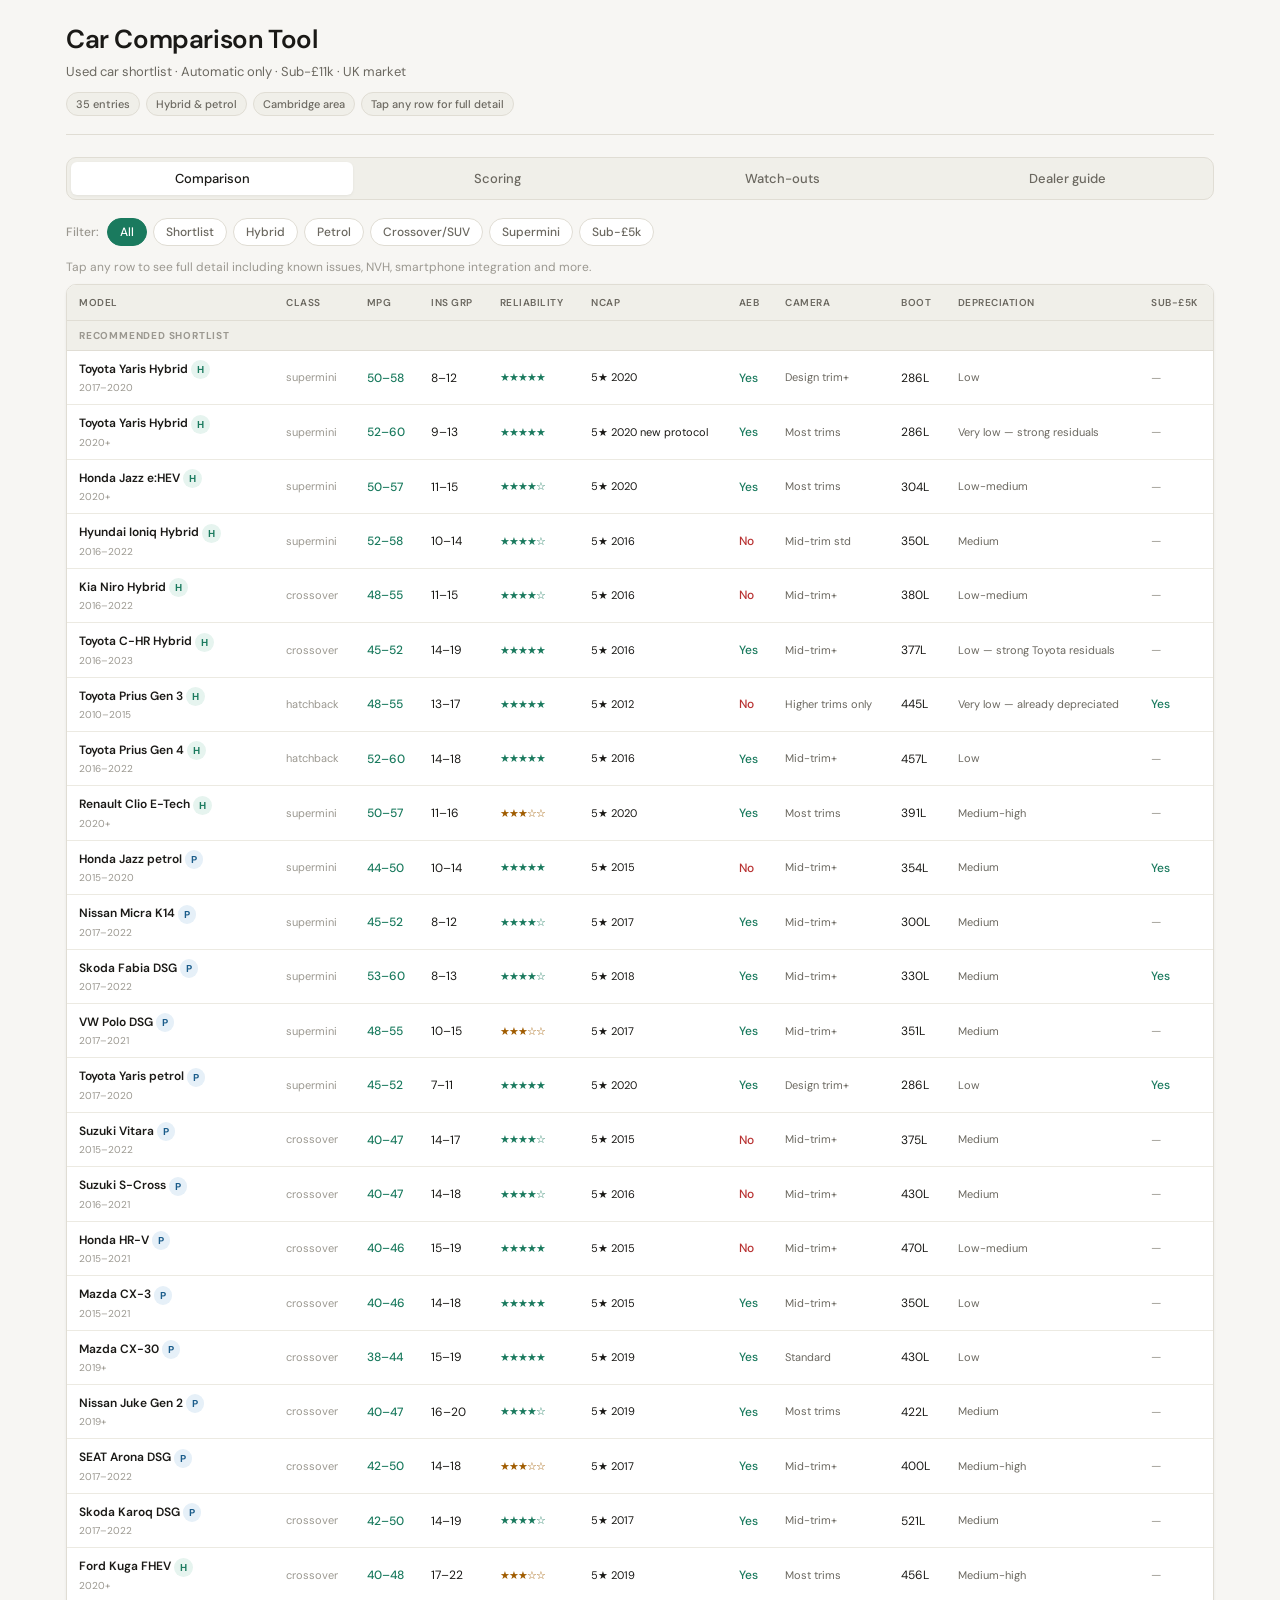
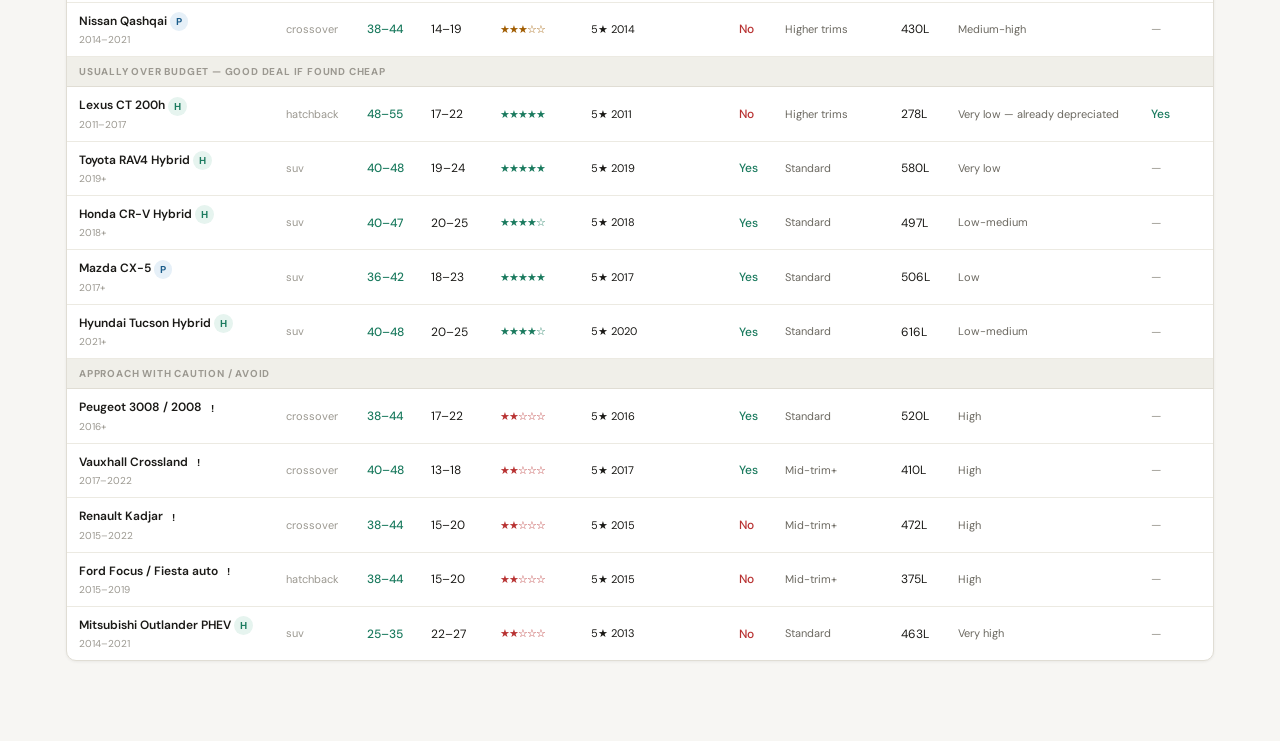
==== index.html @ dea8e164 "Add files via upload" ====
<!DOCTYPE html>
<html lang="en">
<head>
<meta charset="UTF-8">
<meta name="viewport" content="width=device-width, initial-scale=1.0">
<title>Car Comparison Tool</title>
<link rel="preconnect" href="https://fonts.googleapis.com">
<link rel="preconnect" href="https://fonts.gstatic.com" crossorigin>
<link href="https://fonts.googleapis.com/css2?family=DM+Sans:ital,opsz,wght@0,9..40,300;0,9..40,400;0,9..40,500;0,9..40,600;1,9..40,400&family=DM+Mono:wght@400;500&display=swap" rel="stylesheet">
<style>
:root {
  --bg: #f7f6f3;
  --bg-card: #ffffff;
  --bg-secondary: #f0efe9;
  --bg-tertiary: #e8e6de;
  --border: #e0ddd4;
  --border-light: #eceae2;
  --text: #1a1916;
  --text-secondary: #6b6860;
  --text-muted: #9b9890;
  --green: #1a7a5e;
  --green-bg: #e6f4ef;
  --amber: #a05c00;
  --amber-bg: #fdf3e3;
  --red: #b83232;
  --red-bg: #fceaea;
  --blue: #1a5c8a;
  --blue-bg: #e6f0f8;
  --purple: #5c3d8a;
  --purple-bg: #f0eaf8;
  --accent: #1a7a5e;
  --accent-hover: #15664e;
  --shadow-sm: 0 1px 3px rgba(0,0,0,0.06);
  --shadow: 0 2px 8px rgba(0,0,0,0.09);
  --shadow-lg: 0 8px 32px rgba(0,0,0,0.14);
  --radius: 10px;
  --radius-sm: 6px;
  --radius-lg: 16px;
  --font: 'DM Sans', sans-serif;
  --mono: 'DM Mono', monospace;
}
*{box-sizing:border-box;margin:0;padding:0}
html{font-size:16px;-webkit-text-size-adjust:100%}
body{font-family:var(--font);background:var(--bg);color:var(--text);min-height:100vh;line-height:1.5}

/* ---- Layout ---- */
.app{max-width:1180px;margin:0 auto;padding:20px 16px 80px}

/* ---- Header ---- */
.header{margin-bottom:22px;padding-bottom:18px;border-bottom:1.5px solid var(--border)}
.header h1{font-size:clamp(18px,4vw,26px);font-weight:600;letter-spacing:-0.4px;color:var(--text)}
.header p{font-size:13px;color:var(--text-secondary);margin-top:3px}
.meta-row{display:flex;gap:6px;flex-wrap:wrap;margin-top:10px}
.meta-tag{font-size:11px;font-weight:500;padding:3px 9px;border-radius:20px;background:var(--bg-secondary);color:var(--text-secondary);border:1px solid var(--border)}

/* ---- Tabs ---- */
.tabs{display:flex;gap:3px;background:var(--bg-secondary);padding:4px;border-radius:var(--radius);border:1px solid var(--border);margin-bottom:18px;flex-wrap:wrap}
.tab-btn{flex:1;min-width:70px;padding:8px 12px;border:none;border-radius:var(--radius-sm);font-size:13px;font-family:var(--font);font-weight:500;cursor:pointer;background:transparent;color:var(--text-secondary);transition:all .15s;white-space:nowrap;text-align:center}
.tab-btn:hover{background:var(--bg-card);color:var(--text)}
.tab-btn.active{background:var(--bg-card);color:var(--text);box-shadow:var(--shadow-sm)}
.tab-panel{display:none}
.tab-panel.active{display:block}

/* ---- Filters ---- */
.filter-bar{display:flex;gap:6px;flex-wrap:wrap;margin-bottom:12px;align-items:center}
.filter-label{font-size:12px;color:var(--text-muted);font-weight:500;margin-right:2px}
.filter-btn{padding:5px 12px;border:1px solid var(--border);border-radius:20px;font-size:12px;font-family:var(--font);font-weight:500;cursor:pointer;background:var(--bg-card);color:var(--text-secondary);transition:all .15s}
.filter-btn:hover{border-color:var(--accent);color:var(--accent)}
.filter-btn.active{background:var(--accent);border-color:var(--accent);color:#fff}

/* ---- Table ---- */
.hint{font-size:12px;color:var(--text-muted);margin-bottom:8px}
.table-wrap{overflow-x:auto;border-radius:var(--radius);border:1px solid var(--border);background:var(--bg-card);box-shadow:var(--shadow-sm);-webkit-overflow-scrolling:touch}
table{width:100%;border-collapse:collapse;font-size:12px;min-width:700px}
thead th{background:var(--bg-secondary);font-weight:600;font-size:10px;letter-spacing:.05em;text-transform:uppercase;color:var(--text-secondary);text-align:left;padding:10px 12px;border-bottom:1px solid var(--border);white-space:nowrap;cursor:pointer;user-select:none}
thead th:hover{color:var(--text);background:var(--bg-tertiary)}
thead th.sorted{color:var(--accent)}
tbody tr{cursor:pointer;border-bottom:1px solid var(--border-light);transition:background .1s}
tbody tr:last-child{border-bottom:none}
tbody tr:hover{background:var(--bg-secondary)}
tbody tr.section-hdr{cursor:default;background:var(--bg-secondary)}
tbody tr.section-hdr:hover{background:var(--bg-secondary)}
td{padding:9px 12px;vertical-align:middle}
.section-hdr td{font-size:10px;font-weight:700;letter-spacing:.08em;text-transform:uppercase;color:var(--text-muted);padding:7px 12px;border-bottom:1px solid var(--border)}
.car-name{font-weight:600;font-size:12px;display:block}
.car-gen{font-size:10px;color:var(--text-muted);display:block;margin-top:1px}

/* ---- Tags ---- */
.tag{display:inline-flex;align-items:center;font-size:10px;font-weight:700;padding:2px 6px;border-radius:20px;margin-left:3px;vertical-align:middle}
.tag-h{background:var(--green-bg);color:var(--green)}
.tag-p{background:var(--blue-bg);color:var(--blue)}
.tag-!{background:var(--red-bg);color:var(--red)}
.tag-deal{background:var(--amber-bg);color:var(--amber)}
.tag-new{background:var(--purple-bg);color:var(--purple)}

/* ---- Colours ---- */
.good{color:var(--green);font-weight:500}
.mid{color:var(--amber);font-weight:500}
.bad{color:var(--red);font-weight:500}
.muted{color:var(--text-muted)}
.stars{font-size:11px;letter-spacing:-1px}

/* ---- Scoring ---- */
.score-layout{display:grid;grid-template-columns:1fr 1fr;gap:16px}
@media(max-width:640px){.score-layout{grid-template-columns:1fr}}
.panel{background:var(--bg-card);border:1px solid var(--border);border-radius:var(--radius);padding:16px;box-shadow:var(--shadow-sm)}
.panel h3{font-size:13px;font-weight:600;margin-bottom:14px;color:var(--text)}
.w-row{margin-bottom:13px}
.w-label{display:flex;justify-content:space-between;margin-bottom:5px}
.w-name{font-size:12px;color:var(--text-secondary);font-weight:500}
.w-val{font-size:12px;font-weight:700;color:var(--accent);font-family:var(--mono)}
input[type=range]{width:100%;height:4px;-webkit-appearance:none;appearance:none;background:var(--bg-tertiary);border-radius:2px;outline:none;cursor:pointer}
input[type=range]::-webkit-slider-thumb{-webkit-appearance:none;width:18px;height:18px;border-radius:50%;background:var(--accent);border:2px solid #fff;box-shadow:0 1px 4px rgba(0,0,0,.2);cursor:pointer}
input[type=range]::-moz-range-thumb{width:18px;height:18px;border-radius:50%;background:var(--accent);border:2px solid #fff;box-shadow:0 1px 4px rgba(0,0,0,.2);cursor:pointer}
.total-label{font-size:11px;color:var(--text-muted);margin-top:10px;padding-top:10px;border-top:1px solid var(--border-light)}
.total-label.ok{color:var(--green);font-weight:500}
.score-row{display:flex;align-items:center;gap:9px;padding:8px 0;border-bottom:1px solid var(--border-light);cursor:pointer;transition:opacity .1s}
.score-row:last-child{border-bottom:none}
.score-row:hover{opacity:.8}
.rank{width:22px;height:22px;border-radius:50%;display:flex;align-items:center;justify-content:center;font-size:11px;font-weight:700;flex-shrink:0}
.r1{background:#fde68a;color:#78350f}
.r2{background:#e2e8f0;color:#334155}
.r3{background:#fed7aa;color:#7c2d12}
.rn{background:var(--bg-secondary);color:var(--text-muted)}
.score-info{flex:1;min-width:0}
.score-name{font-size:12px;font-weight:600;white-space:nowrap;overflow:hidden;text-overflow:ellipsis}
.score-sub{font-size:10px;color:var(--text-muted)}
.bar-track{flex:1;height:6px;background:var(--bg-tertiary);border-radius:3px;overflow:hidden;min-width:40px}
.bar-fill{height:100%;background:var(--accent);border-radius:3px;transition:width .3s ease}
.score-num{font-size:14px;font-weight:700;font-family:var(--mono);color:var(--text);flex-shrink:0;width:34px;text-align:right}

/* ---- Watchouts ---- */
.wo-grid{display:grid;grid-template-columns:repeat(auto-fill,minmax(255px,1fr));gap:12px}
.wo-card{background:var(--bg-card);border:1px solid var(--border);border-radius:var(--radius);padding:14px 16px}
.wo-head{font-size:13px;font-weight:600;margin-bottom:10px;display:flex;align-items:center;gap:6px;flex-wrap:wrap}
.wo-gen-small{font-size:10px;font-weight:400;color:var(--text-muted)}
.wo-row{display:flex;gap:7px;align-items:flex-start;margin-bottom:5px}
.wo-icon{font-size:13px;flex-shrink:0;line-height:1.4}
.wo-text{font-size:12px;color:var(--text-secondary);line-height:1.4}
.wo-divider{height:1px;background:var(--border-light);margin:8px 0}

/* ---- Dealer guide ---- */
.dealer-grid{display:grid;grid-template-columns:repeat(auto-fill,minmax(240px,1fr));gap:12px}
.d-card{background:var(--bg-card);border:1.5px solid var(--border);border-radius:var(--radius);padding:14px 16px;cursor:pointer;transition:all .15s}
.d-card:hover{box-shadow:var(--shadow);transform:translateY(-1px)}
.d-card.d-good{border-color:var(--green)}
.d-card.d-avoid{border-color:var(--red)}
.d-name{font-size:13px;font-weight:600;margin-bottom:6px}
.d-badge{display:inline-flex;align-items:center;gap:4px;font-size:11px;font-weight:600;padding:3px 8px;border-radius:20px;margin-bottom:6px}
.d-badge.good{background:var(--green-bg);color:var(--green)}
.d-badge.avoid{background:var(--red-bg);color:var(--red)}
.d-price{font-size:11px;color:var(--text-muted);margin-bottom:8px}
.d-text{font-size:12px;color:var(--text-secondary);line-height:1.4}

/* ---- Note box ---- */
.note{background:var(--bg-secondary);border:1px solid var(--border);border-radius:var(--radius-sm);padding:10px 14px;font-size:12px;color:var(--text-secondary);margin-top:14px;line-height:1.5}

/* ---- Modal ---- */
.overlay{display:none;position:fixed;inset:0;background:rgba(0,0,0,.45);z-index:100;padding:20px;overflow-y:auto;justify-content:center;align-items:flex-start}
.overlay.open{display:flex}
.modal{background:var(--bg-card);border-radius:var(--radius-lg);padding:22px;width:100%;max-width:540px;margin:auto;box-shadow:var(--shadow-lg)}
.modal-hdr{display:flex;justify-content:space-between;align-items:flex-start;margin-bottom:16px;gap:12px}
.modal-title{font-size:17px;font-weight:600;color:var(--text);line-height:1.3}
.modal-sub{font-size:12px;color:var(--text-muted);margin-top:3px}
.modal-close{background:var(--bg-secondary);border:1px solid var(--border);border-radius:var(--radius-sm);padding:6px 12px;font-size:12px;font-family:var(--font);cursor:pointer;color:var(--text-secondary);flex-shrink:0;white-space:nowrap}
.modal-close:hover{background:var(--bg-tertiary)}
.modal-grid{display:grid;grid-template-columns:repeat(3,1fr);gap:10px;margin-bottom:16px}
@media(max-width:380px){.modal-grid{grid-template-columns:1fr 1fr}}
.mf-label{font-size:10px;font-weight:700;text-transform:uppercase;letter-spacing:.06em;color:var(--text-muted);display:block;margin-bottom:2px}
.mf-val{font-size:13px;font-weight:500;color:var(--text)}
.issues-label{font-size:10px;font-weight:700;text-transform:uppercase;letter-spacing:.06em;color:var(--text-muted);margin-bottom:6px}
.issues-box{background:var(--bg-secondary);border-radius:var(--radius-sm);padding:11px 13px;font-size:12px;color:var(--text-secondary);line-height:1.6;margin-bottom:12px;border-left:3px solid var(--accent)}

@media(max-width:480px){
  .app{padding:14px 12px 80px}
  .tab-btn{font-size:12px;padding:7px 8px}
  td,thead th{padding:8px 9px}
  .modal{padding:16px}
  .modal-title{font-size:15px}
}
</style>
</head>
<body>
<div class="app">

  <div class="header">
    <h1>Car Comparison Tool</h1>
    <p>Used car shortlist &middot; Automatic only &middot; Sub-&pound;11k &middot; UK market</p>
    <div class="meta-row">
      <span class="meta-tag">35 entries</span>
      <span class="meta-tag">Hybrid &amp; petrol</span>
      <span class="meta-tag">Cambridge area</span>
      <span class="meta-tag">Tap any row for full detail</span>
    </div>
  </div>

  <div class="tabs">
    <button class="tab-btn active" onclick="showTab('compare',this)">Comparison</button>
    <button class="tab-btn" onclick="showTab('score',this)">Scoring</button>
    <button class="tab-btn" onclick="showTab('watchouts',this)">Watch-outs</button>
    <button class="tab-btn" onclick="showTab('dealer',this)">Dealer guide</button>
  </div>

  <!-- COMPARISON -->
  <div id="tab-compare" class="tab-panel active">
    <div class="filter-bar">
      <span class="filter-label">Filter:</span>
      <button class="filter-btn active" onclick="setFilter('all',this)">All</button>
      <button class="filter-btn" onclick="setFilter('shortlist',this)">Shortlist</button>
      <button class="filter-btn" onclick="setFilter('hybrid',this)">Hybrid</button>
      <button class="filter-btn" onclick="setFilter('petrol',this)">Petrol</button>
      <button class="filter-btn" onclick="setFilter('crossover',this)">Crossover/SUV</button>
      <button class="filter-btn" onclick="setFilter('supermini',this)">Supermini</button>
      <button class="filter-btn" onclick="setFilter('sub5',this)">Sub-&pound;5k</button>
    </div>
    <p class="hint">Tap any row to see full detail including known issues, NVH, smartphone integration and more.</p>
    <div class="table-wrap">
      <table>
        <thead>
          <tr>
            <th onclick="sortBy('name')">Model</th>
            <th onclick="sortBy('size')">Class</th>
            <th onclick="sortBy('mpgLo')">MPG</th>
            <th onclick="sortBy('ins')">Ins&nbsp;grp</th>
            <th onclick="sortBy('rel')">Reliability</th>
            <th onclick="sortBy('ncap')">NCAP</th>
            <th onclick="sortBy('aeb')">AEB</th>
            <th onclick="sortBy('cam')">Camera</th>
            <th onclick="sortBy('boot')">Boot</th>
            <th onclick="sortBy('dep')">Depreciation</th>
            <th onclick="sortBy('sub5')">Sub-&pound;5k</th>
          </tr>
        </thead>
        <tbody id="ctbody"></tbody>
      </table>
    </div>
  </div>

  <!-- SCORING -->
  <div id="tab-score" class="tab-panel">
    <div class="score-layout">
      <div class="panel">
        <h3>Adjust weights</h3>
        <div id="weight-controls"></div>
        <p class="total-label" id="total-lbl"></p>
      </div>
      <div class="panel">
        <h3>Rankings</h3>
        <div class="filter-bar" id="score-filters" style="margin-bottom:12px">
          <button class="filter-btn active" onclick="setSF('all',this)">All</button>
          <button class="filter-btn" onclick="setSF('shortlist',this)">Shortlist</button>
          <button class="filter-btn" onclick="setSF('hybrid',this)">Hybrid</button>
        </div>
        <div id="score-list"></div>
      </div>
    </div>
    <p class="note">Scores exclude &ldquo;avoid&rdquo; cars. Adjust weights to reflect your priorities &mdash; push Reliability up for peace of mind, or Upfront price if budget is tight.</p>
  </div>

  <!-- WATCHOUTS -->
  <div id="tab-watchouts" class="tab-panel">
    <div class="wo-grid" id="wo-grid"></div>
    <p class="note">Always: HPI check (~&pound;20 &middot; hpicheck.com), MOT history via DVLA (free), independent inspection via AA/RAC (~&pound;150) before purchase.</p>
  </div>

  <!-- DEALER GUIDE -->
  <div id="tab-dealer" class="tab-panel">
    <p style="font-size:13px;color:var(--text-secondary);margin-bottom:14px">Cars you may encounter at a dealer that aren&rsquo;t on the main shortlist. Green border = grab if price is right. Red border = approach with caution.</p>
    <div class="dealer-grid" id="dealer-grid"></div>
    <p class="note">Check any car against the DVLA recall register before purchase. For Stellantis/PSA engines (Peugeot, Citro&euml;n, Vauxhall, DS) always ask specifically about timing chain service history.</p>
  </div>

</div>

<!-- MODAL -->
<div class="overlay" id="overlay" onclick="closeOutside(event)">
  <div class="modal" id="modal"></div>
</div>

<script>
// ================================================================
// CAR DATA
// To add a new car: copy one entry block, change the values, save.
// status: 'shortlist' | 'good-deal' | 'avoid'
// type:   'hybrid' | 'petrol'
// size:   'supermini' | 'hatchback' | 'crossover' | 'suv'
// ================================================================
const CARS = [
  // ---- SHORTLIST: HYBRIDS ----
  {name:'Toyota Yaris Hybrid',gen:'2017–2020',size:'supermini',type:'hybrid',status:'shortlist',sub5:false,
   price:'£7–10k',mpgLo:50,mpgHi:58,ins:'8–12',rel:5,ncap:'5★ 2020',aeb:true,cam:'Design trim+',boot:286,
   dep:'Low',depr:4,isofix:2,nhv:'Adequate — noticeable at 70mph',smartphone:'CarPlay/AA from 2019+',auto:'e-CVT (always auto)',
   scores:{reliability:5,cost:4,safety:4,practicality:3,price:3},
   good:['#1 Warrantywise reliability 2026','Toyota Safety Sense standard from 2017','Excellent parts & garage coverage'],
   warn:['Reversing camera needs Design trim+','Tight rear seats for adults','Pre-2017 has fewer safety features']},

  {name:'Toyota Yaris Hybrid',gen:'2020+',size:'supermini',type:'hybrid',status:'shortlist',sub5:false,
   price:'£9–11k',mpgLo:52,mpgHi:60,ins:'9–13',rel:5,ncap:'5★ 2020 new protocol',aeb:true,cam:'Most trims',boot:286,
   dep:'Very low — strong residuals',depr:5,isofix:2,nhv:'Improved — acceptable',smartphone:'CarPlay/AA standard',auto:'e-CVT (always auto)',
   scores:{reliability:5,cost:3,safety:5,practicality:3,price:2},
   good:['First car through new Euro NCAP — top score','AEB detects pedestrians mid-turn','Updated infotainment & safety'],
   warn:['Stretches budget near £11k','Still tight rear space','Fewer available examples in area']},

  {name:'Honda Jazz e:HEV',gen:'2020+',size:'supermini',type:'hybrid',status:'shortlist',sub5:false,
   price:'£9–11k',mpgLo:50,mpgHi:57,ins:'11–15',rel:4,ncap:'5★ 2020',aeb:true,cam:'Most trims',boot:304,
   dep:'Low-medium',depr:3,isofix:2,nhv:'Good — quiet and refined',smartphone:'CarPlay/AA standard',auto:'e-CVT (always auto)',
   scores:{reliability:4,cost:3,safety:5,practicality:5,price:2},
   good:['Best owner satisfaction (14th/50 Driver Power 2025)','Magic Seats — exceptional versatility','8.25" screen standard'],
   warn:['Hard to find sub-£10k cleanly','Pre-2020 Jazz is a different car — not e:HEV','Ensure buying 2020+ specifically']},

  {name:'Hyundai Ioniq Hybrid',gen:'2016–2022',size:'supermini',type:'hybrid',status:'shortlist',sub5:false,
   price:'£6–9k',mpgLo:52,mpgHi:58,ins:'10–14',rel:4,ncap:'5★ 2016',aeb:false,cam:'Mid-trim std',boot:350,
   dep:'Medium',depr:3,isofix:2,nhv:'Good — aerodynamic body helps',smartphone:'CarPlay/AA from 2018+',auto:'6-spd DCT (always auto)',
   scores:{reliability:4,cost:5,safety:4,practicality:4,price:4},
   good:['Best hybrid value for money in class','Efficient on mixed/motorway driving','Camera widely available mid-trim'],
   warn:['AEB not standard on all early/lower trims — verify','2016–17 infotainment dated','DCT less smooth than Toyota CVT at low speed']},

  {name:'Kia Niro Hybrid',gen:'2016–2022',size:'crossover',type:'hybrid',status:'shortlist',sub5:false,
   price:'£7–9k',mpgLo:48,mpgHi:55,ins:'11–15',rel:4,ncap:'5★ 2016',aeb:false,cam:'Mid-trim+',boot:380,
   dep:'Low-medium',depr:3,isofix:2,nhv:'Decent — slight road noise on rough surfaces',smartphone:'CarPlay/AA from 2018+',auto:'6-spd DCT (always auto)',
   scores:{reliability:4,cost:4,safety:4,practicality:5,price:4},
   good:['Largest boot of supermini hybrids','7-year warranty backstory on newer examples','Higher seating — closer to 3008 feel'],
   warn:['Confirm HEV not PHEV or EV — same body shell','AEB not universal across trims','Slightly less frugal than Ioniq']},

  {name:'Toyota C-HR Hybrid',gen:'2016–2023',size:'crossover',type:'hybrid',status:'shortlist',sub5:false,
   price:'£8–11k',mpgLo:45,mpgHi:52,ins:'14–19',rel:5,ncap:'5★ 2016',aeb:true,cam:'Mid-trim+',boot:377,
   dep:'Low — strong Toyota residuals',depr:4,isofix:2,nhv:'Good — well insulated for class',smartphone:'CarPlay/AA from 2019+',auto:'e-CVT (always auto)',
   scores:{reliability:5,cost:4,safety:4,practicality:4,price:3},
   good:['Toyota Yaris hybrid drivetrain in crossover body','AEB standard across most trims','Strong residual values'],
   warn:['Boot compromised by sloping roofline (377L)','Rear visibility poor — camera especially important','Polarising styling']},

  {name:'Toyota Prius Gen 3',gen:'2010–2015',size:'hatchback',type:'hybrid',status:'shortlist',sub5:true,
   price:'£3–7k',mpgLo:48,mpgHi:55,ins:'13–17',rel:5,ncap:'5★ 2012',aeb:false,cam:'Higher trims only',boot:445,
   dep:'Very low — already depreciated',depr:5,isofix:2,nhv:'Acceptable — wind noise at speed',smartphone:'None — too old',auto:'CVT (always auto)',
   scores:{reliability:5,cost:5,safety:2,practicality:4,price:5},
   good:['Most affordable hybrid on the list','Battery lasts 200k+ miles routinely','Largest boot of hybrid options'],
   warn:['No AEB or lane assist','Dated infotainment — no smartphone integration','Older 2012 NCAP protocol']},

  {name:'Toyota Prius Gen 4',gen:'2016–2022',size:'hatchback',type:'hybrid',status:'shortlist',sub5:false,
   price:'£8–11k',mpgLo:52,mpgHi:60,ins:'14–18',rel:5,ncap:'5★ 2016',aeb:true,cam:'Mid-trim+',boot:457,
   dep:'Low',depr:4,isofix:2,nhv:'Good — improved over Gen 3',smartphone:'CarPlay/AA from 2019',auto:'CVT (always auto)',
   scores:{reliability:5,cost:4,safety:4,practicality:4,price:3},
   good:['AEB standard across most trims','Improved interior and infotainment vs Gen 3','Proven 200k+ mile battery system'],
   warn:['Polarising exterior styling','Tight sub-£10k — only early/higher-mileage','Less common than Yaris at this price']},

  {name:'Renault Clio E-Tech',gen:'2020+',size:'supermini',type:'hybrid',status:'shortlist',sub5:false,
   price:'£7–10k',mpgLo:50,mpgHi:57,ins:'11–16',rel:3,ncap:'5★ 2020',aeb:true,cam:'Most trims',boot:391,
   dep:'Medium-high',depr:2,isofix:2,nhv:'Good — well refined for class',smartphone:'CarPlay/AA standard',auto:'Multimode auto (always auto)',
   scores:{reliability:3,cost:4,safety:5,practicality:4,price:3},
   good:['5-star Euro NCAP under new 2020 protocol','Camera widely available across trims','Stylish and well equipped'],
   warn:['French reliability historically patchier than Japanese','Less independent garage experience with E-Tech hybrid','Newer platform — less long-term data available']},

  // ---- SHORTLIST: PETROL ----
  {name:'Honda Jazz petrol',gen:'2015–2020',size:'supermini',type:'petrol',status:'shortlist',sub5:true,
   price:'£5–8k',mpgLo:44,mpgHi:50,ins:'10–14',rel:5,ncap:'5★ 2015',aeb:false,cam:'Mid-trim+',boot:354,
   dep:'Medium',depr:3,isofix:2,nhv:'Good for class',smartphone:'CarPlay/AA from 2018+',auto:'CVT (widely available — proven)',
   scores:{reliability:5,cost:4,safety:3,practicality:5,price:4},
   good:['Honda 1.3 i-VTEC — legendarily reliable','Magic Seats retained — very practical','Honda CVT auto widely available and proven'],
   warn:['No AEB on this generation','NCAP 2015 protocol less stringent','44–50mpg — less frugal than hybrid equivalents']},

  {name:'Nissan Micra K14',gen:'2017–2022',size:'supermini',type:'petrol',status:'shortlist',sub5:false,
   price:'£6–9k',mpgLo:45,mpgHi:52,ins:'8–12',rel:4,ncap:'5★ 2017',aeb:true,cam:'Mid-trim+',boot:300,
   dep:'Medium',depr:3,isofix:2,nhv:'Adequate',smartphone:'CarPlay/AA from 2019+',auto:'CVT (available — verify listing)',
   scores:{reliability:4,cost:4,safety:4,practicality:3,price:4},
   good:['AEB standard across most trims','CVT auto smooth when specified','Often cheaper than equivalent Yaris'],
   warn:['CVT auto variant less common — always verify listing','0.9T has occasional turbo seal reports on early cars','1.0 IG-T engine is simpler and preferable']},

  {name:'Skoda Fabia DSG',gen:'2017–2022',size:'supermini',type:'petrol',status:'shortlist',sub5:true,
   price:'£5–10k',mpgLo:53,mpgHi:60,ins:'8–13',rel:4,ncap:'5★ 2018',aeb:true,cam:'Mid-trim+',boot:330,
   dep:'Medium',depr:3,isofix:2,nhv:'Good — solid build dampens road noise',smartphone:'CarPlay/AA from 2019+',auto:'7-spd DSG (110PS+ variants only)',
   scores:{reliability:4,cost:5,safety:4,practicality:4,price:5},
   good:['Best real-world petrol mpg on list (53–60mpg)','VW Group parts — cheap and widespread','Better interior quality than most rivals'],
   warn:['DSG only available on 110PS+ — 95PS is manual only','Always verify gearbox type before purchase','DSG servicing costs slightly more than CVT']},

  {name:'VW Polo DSG',gen:'2017–2021',size:'supermini',type:'petrol',status:'shortlist',sub5:false,
   price:'£7–10k',mpgLo:48,mpgHi:55,ins:'10–15',rel:3,ncap:'5★ 2017',aeb:true,cam:'Mid-trim+',boot:351,
   dep:'Medium',depr:3,isofix:2,nhv:'Good — premium feel',smartphone:'CarPlay/AA from 2018+',auto:'7-spd DSG',
   scores:{reliability:3,cost:3,safety:4,practicality:4,price:3},
   good:['Premium interior feel for class','1.0 TSI very fuel efficient','Parts same as Fabia — cheap to maintain'],
   warn:['VW badge adds premium vs equivalent Fabia','7-spd wet DSG had shudder reports on early 2017 examples','Less reliable overall than Japanese rivals']},

  {name:'Toyota Yaris petrol',gen:'2017–2020',size:'supermini',type:'petrol',status:'shortlist',sub5:true,
   price:'£5–8k',mpgLo:45,mpgHi:52,ins:'7–11',rel:5,ncap:'5★ 2020',aeb:true,cam:'Design trim+',boot:286,
   dep:'Low',depr:4,isofix:2,nhv:'Adequate — slightly more engine noise than hybrid',smartphone:'CarPlay/AA from 2019+',auto:'Auto available but very rare',
   scores:{reliability:5,cost:4,safety:4,practicality:3,price:4},
   good:['Same platform reliability as hybrid — no battery concern','Toyota Safety Sense standard from 2017','Sub-£5k easily for earlier examples'],
   warn:['Automatic very rare sub-£8k — expect premium or limited choice','Camera needs Design trim+','Loses 10–15mpg vs equivalent hybrid']},

  // ---- SHORTLIST: CROSSOVERS ----
  {name:'Suzuki Vitara',gen:'2015–2022',size:'crossover',type:'petrol',status:'shortlist',sub5:false,
   price:'£7–10k',mpgLo:40,mpgHi:47,ins:'14–17',rel:4,ncap:'5★ 2015',aeb:false,cam:'Mid-trim+',boot:375,
   dep:'Medium',depr:3,isofix:2,nhv:'Adequate — some wind noise at speed',smartphone:'CarPlay/AA from 2019+',auto:'6-spd torque converter — smooth and reliable',
   scores:{reliability:4,cost:4,safety:3,practicality:4,price:4},
   good:['Naturally aspirated 1.6 — no turbo complexity','6-speed torque converter — no DCT concerns','Proper crossover seating height — closer to 3008 feel'],
   warn:['No AEB on most examples in this budget','Lower mpg than turbocharged rivals','2015 NCAP less demanding protocol']},

  {name:'Suzuki S-Cross',gen:'2016–2021',size:'crossover',type:'petrol',status:'shortlist',sub5:false,
   price:'£7–10k',mpgLo:40,mpgHi:47,ins:'14–18',rel:4,ncap:'5★ 2016',aeb:false,cam:'Mid-trim+',boot:430,
   dep:'Medium',depr:3,isofix:2,nhv:'Good — better than Vitara at motorway speed',smartphone:'CarPlay/AA from 2019+',auto:'6-spd torque converter — smooth and reliable',
   scores:{reliability:4,cost:4,safety:3,practicality:4,price:4},
   good:['Vitara sibling — same proven reliable drivetrain','430L boot — more practical than Vitara','More 3008-adjacent in overall size'],
   warn:['No AEB on most budget examples','Lower mpg than turbo rivals','Less common than Vitara — fewer choices available']},

  {name:'Honda HR-V',gen:'2015–2021',size:'crossover',type:'petrol',status:'shortlist',sub5:false,
   price:'£8–11k',mpgLo:40,mpgHi:46,ins:'15–19',rel:5,ncap:'5★ 2015',aeb:false,cam:'Mid-trim+',boot:470,
   dep:'Low-medium',depr:3,isofix:2,nhv:'Good — better than Jazz at speed',smartphone:'CarPlay/AA from 2018+',auto:'Honda CVT (proven)',
   scores:{reliability:5,cost:3,safety:3,practicality:5,price:3},
   good:['Honda Jazz CVT reliability in a proper crossover body','470L boot — most practical petrol crossover on list','Higher seating position — closest petrol to 3008 feel'],
   warn:['No AEB on this generation','2015 NCAP protocol less demanding','Tight sub-£10k for clean well-specced examples']},

  {name:'Mazda CX-3',gen:'2015–2021',size:'crossover',type:'petrol',status:'shortlist',sub5:false,
   price:'£7–10k',mpgLo:40,mpgHi:46,ins:'14–18',rel:5,ncap:'5★ 2015',aeb:true,cam:'Mid-trim+',boot:350,
   dep:'Low',depr:4,isofix:2,nhv:'Excellent — best in class',smartphone:'CarPlay/AA from 2018+',auto:'6-spd torque converter — smooth and durable',
   scores:{reliability:5,cost:3,safety:4,practicality:3,price:4},
   good:['Toyota-adjacent reliability','Torque converter auto — no DCT concerns','Excellent build quality and motorway refinement'],
   warn:['Smaller boot than other crossovers (350L)','Lower seating than a typical crossover','2015 NCAP protocol']},

  {name:'Mazda CX-30',gen:'2019+',size:'crossover',type:'petrol',status:'shortlist',sub5:false,
   price:'£9–12k',mpgLo:38,mpgHi:44,ins:'15–19',rel:5,ncap:'5★ 2019',aeb:true,cam:'Standard',boot:430,
   dep:'Low',depr:4,isofix:2,nhv:'Excellent — one of best in class',smartphone:'CarPlay/AA standard',auto:'6-spd torque converter — smooth and durable',
   scores:{reliability:5,cost:3,safety:5,practicality:4,price:2},
   good:['Toyota-adjacent reliability on updated platform','Best motorway refinement in crossover class','5-star 2019 NCAP — more demanding protocol'],
   warn:['MPG lower than hybrid alternatives','Tight sub-£10k — few clean examples','Lower seating than typical crossover']},

  {name:'Nissan Juke Gen 2',gen:'2019+',size:'crossover',type:'petrol',status:'shortlist',sub5:false,
   price:'£9–12k',mpgLo:40,mpgHi:47,ins:'16–20',rel:4,ncap:'5★ 2019',aeb:true,cam:'Most trims',boot:422,
   dep:'Medium',depr:3,isofix:2,nhv:'Good — significant improvement on Gen 1',smartphone:'CarPlay/AA standard',auto:'DCT (more reliable than Gen 1)',
   scores:{reliability:4,cost:3,safety:4,practicality:4,price:3},
   good:['Major reliability improvement over Gen 1','422L boot vs 251L on Gen 1 — completely different car','AEB standard across range'],
   warn:['Stretches sub-£11k budget — few clean examples','Avoid Gen 1 entirely — different car','DCT still less proven than torque converter']},

  {name:'SEAT Arona DSG',gen:'2017–2022',size:'crossover',type:'petrol',status:'shortlist',sub5:false,
   price:'£8–11k',mpgLo:42,mpgHi:50,ins:'14–18',rel:3,ncap:'5★ 2017',aeb:true,cam:'Mid-trim+',boot:400,
   dep:'Medium-high',depr:2,isofix:2,nhv:'Good',smartphone:'CarPlay/AA from 2018+',auto:'7-spd DSG',
   scores:{reliability:3,cost:3,safety:4,practicality:4,price:3},
   good:['Proper small crossover — higher seating position','VW Group platform — cheap parts','AEB standard on most trims'],
   warn:['SEAT badge depreciates quickly — check vs Fabia value','DSG servicing costs','Less reliable than Japanese rivals']},

  {name:'Skoda Karoq DSG',gen:'2017–2022',size:'crossover',type:'petrol',status:'shortlist',sub5:false,
   price:'£8–11k',mpgLo:42,mpgHi:50,ins:'14–19',rel:4,ncap:'5★ 2017',aeb:true,cam:'Mid-trim+',boot:521,
   dep:'Medium',depr:3,isofix:2,nhv:'Good — well insulated',smartphone:'CarPlay/AA from 2019+',auto:'7-spd DSG standard on most',
   scores:{reliability:4,cost:3,safety:4,practicality:5,price:3},
   good:['Best boot space on the entire list (521L)','DSG reliable on 1.5 TSI pairing','VW Group parts — cheap'],
   warn:['1.5 TSI preferred over 1.0 for crossover weight','DSG servicing costs more than CVT','Less reliable than Japanese alternatives']},

  {name:'Ford Kuga FHEV',gen:'2020+',size:'crossover',type:'hybrid',status:'shortlist',sub5:false,
   price:'£9–12k',mpgLo:40,mpgHi:48,ins:'17–22',rel:3,ncap:'5★ 2019',aeb:true,cam:'Most trims',boot:456,
   dep:'Medium-high',depr:2,isofix:2,nhv:'Good',smartphone:'CarPlay/AA standard',auto:'Auto (always)',
   scores:{reliability:3,cost:3,safety:4,practicality:5,price:2},
   good:['Best size match to Peugeot 3008 on this list','5-star 2019 NCAP','Practical 456L boot'],
   warn:['FHEV hybrid system less proven than Toyota/Honda','Avoid pre-2020 Kuga — 1.5 EcoBoost had fire risk recall','Tight sub-£10k for clean examples']},

  {name:'Nissan Qashqai',gen:'2014–2021',size:'crossover',type:'petrol',status:'shortlist',sub5:false,
   price:'£6–10k',mpgLo:38,mpgHi:44,ins:'14–19',rel:3,ncap:'5★ 2014',aeb:false,cam:'Higher trims',boot:430,
   dep:'Medium-high',depr:2,isofix:2,nhv:'Adequate — road noise present',smartphone:'CarPlay/AA from 2019+',auto:'CVT — mixed reliability reviews',
   scores:{reliability:3,cost:3,safety:3,practicality:4,price:4},
   good:['Cheapest parts of any crossover on list','Familiar crossover size — similar to 3008','Very wide availability'],
   warn:['1.3 DIG-T engine has known reliability concerns','AEB not standard this generation','2014 NCAP — less demanding protocol']},

  // ---- GOOD DEAL ----
  {name:'Lexus CT 200h',gen:'2011–2017',size:'hatchback',type:'hybrid',status:'good-deal',sub5:true,
   price:'£5–9k',mpgLo:48,mpgHi:55,ins:'17–22',rel:5,ncap:'5★ 2011',aeb:false,cam:'Higher trims',boot:278,
   dep:'Very low — already depreciated',depr:5,isofix:2,nhv:'Excellent — Lexus refinement',smartphone:'None on most',auto:'CVT (always)',
   scores:{reliability:5,cost:3,safety:3,practicality:3,price:4},
   good:['Toyota Yaris hybrid drivetrain underneath','Premium Lexus build quality and NVH','If found cheap — exceptional reliability value'],
   warn:['Very small boot (278L)','No AEB available','Dated infotainment — no CarPlay on most']},

  {name:'Toyota RAV4 Hybrid',gen:'2019+',size:'suv',type:'hybrid',status:'good-deal',sub5:false,
   price:'Usually £14–18k',mpgLo:40,mpgHi:48,ins:'19–24',rel:5,ncap:'5★ 2019',aeb:true,cam:'Standard',boot:580,
   dep:'Very low',depr:5,isofix:3,nhv:'Good — well insulated',smartphone:'CarPlay/AA standard',auto:'e-CVT (always)',
   scores:{reliability:5,cost:3,safety:5,practicality:5,price:1},
   good:['Best hybrid SUV in reliability terms','580L boot — very practical','If found sub-£12k with history — exceptional buy'],
   warn:['Over budget at typical prices','Higher insurance group','Higher service costs than supermini hybrids']},

  {name:'Honda CR-V Hybrid',gen:'2018+',size:'suv',type:'hybrid',status:'good-deal',sub5:false,
   price:'Usually £13–17k',mpgLo:40,mpgHi:47,ins:'20–25',rel:4,ncap:'5★ 2018',aeb:true,cam:'Standard',boot:497,
   dep:'Low-medium',depr:3,isofix:3,nhv:'Good',smartphone:'CarPlay/AA standard',auto:'e-CVT (always)',
   scores:{reliability:4,cost:2,safety:5,practicality:5,price:1},
   good:['Honda hybrid system proven and reliable','Spacious 497L boot','If found sub-£11k with history — strong buy'],
   warn:['Over budget at typical prices','Higher insurance and running costs','Watch for high mileage at lower prices']},

  {name:'Mazda CX-5',gen:'2017+',size:'suv',type:'petrol',status:'good-deal',sub5:false,
   price:'Usually £11–15k',mpgLo:36,mpgHi:42,ins:'18–23',rel:5,ncap:'5★ 2017',aeb:true,cam:'Standard',boot:506,
   dep:'Low',depr:4,isofix:2,nhv:'Excellent',smartphone:'CarPlay/AA standard',auto:'6-spd torque converter',
   scores:{reliability:5,cost:2,safety:5,practicality:5,price:1},
   good:['Toyota-adjacent reliability','Torque converter auto — no DCT concerns','If found sub-£11k with history — exceptional value'],
   warn:['Usually over budget at typical prices','Lower mpg than hybrid alternatives','Higher insurance group']},

  {name:'Hyundai Tucson Hybrid',gen:'2021+',size:'suv',type:'hybrid',status:'good-deal',sub5:false,
   price:'Usually £15–20k',mpgLo:40,mpgHi:48,ins:'20–25',rel:4,ncap:'5★ 2020',aeb:true,cam:'Standard',boot:616,
   dep:'Low-medium',depr:3,isofix:2,nhv:'Good',smartphone:'CarPlay/AA standard',auto:'Auto (always)',
   scores:{reliability:4,cost:2,safety:5,practicality:5,price:1},
   good:['Direct Peugeot 3008 size competitor','5-star under new 2020 NCAP protocol','If early example appears sub-£12k — worth serious consideration'],
   warn:['Over budget for almost all examples','Higher insurance group 20+','Higher running and service costs']},

  // ---- AVOID ----
  {name:'Peugeot 3008 / 2008',gen:'2016+',size:'crossover',type:'petrol',status:'avoid',sub5:false,
   price:'£6–11k',mpgLo:38,mpgHi:44,ins:'17–22',rel:2,ncap:'5★ 2016',aeb:true,cam:'Standard',boot:520,
   dep:'High',depr:1,isofix:2,nhv:'Good',smartphone:'CarPlay/AA from 2018+',auto:'EAT auto (torque converter)',
   scores:{reliability:2,cost:2,safety:4,practicality:5,price:3},
   good:['Familiar — you already know this car','Good safety tech on 2019+ examples','Practical 520L boot'],
   warn:['1.2 PureTech timing chain issue — widespread documented problem','Repair cost £800–1,500+ if chain fails','Only consider with documented and dated chain inspection history']},

  {name:'Vauxhall Crossland',gen:'2017–2022',size:'crossover',type:'petrol',status:'avoid',sub5:false,
   price:'£5–10k',mpgLo:40,mpgHi:48,ins:'13–18',rel:2,ncap:'5★ 2017',aeb:true,cam:'Mid-trim+',boot:410,
   dep:'High',depr:1,isofix:2,nhv:'Adequate',smartphone:'CarPlay/AA from 2019+',auto:'8-spd torque converter (gearbox fine)',
   scores:{reliability:2,cost:3,safety:4,practicality:4,price:4},
   good:['8-speed torque converter auto is smooth','Competitive pricing for the spec','Practical boot and crossover stance'],
   warn:['Same PSA PureTech 1.2 engine as Peugeot — same timing chain risk','Only consider 2019+ with documented chain inspection history','Avoid any example without specific chain service records']},

  {name:'Renault Kadjar',gen:'2015–2022',size:'crossover',type:'petrol',status:'avoid',sub5:false,
   price:'£6–10k',mpgLo:38,mpgHi:44,ins:'15–20',rel:2,ncap:'5★ 2015',aeb:false,cam:'Mid-trim+',boot:472,
   dep:'High',depr:1,isofix:2,nhv:'Adequate — noisy at motorway speed',smartphone:'Partial on later trims',auto:'CVT — mixed reliability',
   scores:{reliability:2,cost:2,safety:3,practicality:4,price:3},
   good:['Practical 472L boot','Reasonable purchase price'],
   warn:['CVT auto has mixed reliability reviews','Overall reliability patchier than Qashqai despite same platform','AEB not standard — must verify on listing']},

  {name:'Ford Focus / Fiesta auto',gen:'2015–2019',size:'hatchback',type:'petrol',status:'avoid',sub5:false,
   price:'£5–9k',mpgLo:38,mpgHi:44,ins:'15–20',rel:2,ncap:'5★ 2015',aeb:false,cam:'Mid-trim+',boot:375,
   dep:'High',depr:1,isofix:2,nhv:'Adequate',smartphone:'Partial',auto:'Powershift DCT — documented issues',
   scores:{reliability:2,cost:2,safety:3,practicality:4,price:3},
   good:['Cheapest parts of any car on the list','Manual versions are perfectly fine cars'],
   warn:['Powershift DCT automatic has documented juddering and clutch wear issues','Avoid automatic variant specifically','Manual Focus or Fiesta is a different matter but irrelevant here']},

  {name:'Mitsubishi Outlander PHEV',gen:'2014–2021',size:'suv',type:'hybrid',status:'avoid',sub5:false,
   price:'£5–10k',mpgLo:25,mpgHi:35,ins:'22–27',rel:2,ncap:'5★ 2013',aeb:false,cam:'Standard',boot:463,
   dep:'Very high',depr:1,isofix:3,nhv:'Adequate',smartphone:'Partial on later',auto:'Auto (always)',
   scores:{reliability:2,cost:1,safety:2,practicality:4,price:3},
   good:['Large practical SUV with good ground clearance'],
   warn:['Battery degradation severe on budget examples — often only 10–15 miles real EV range','Heavy without working battery — poor fuel economy on petrol alone','Mitsubishi parts network thinning after European market withdrawal']},
];

// ================================================================
// WEIGHTS — change v: values to set defaults
// ================================================================
const W = {
  reliability:  {label:'Reliability & longevity', v:25},
  cost:         {label:'Running cost',             v:25},
  safety:       {label:'Safety & tech',            v:20},
  practicality: {label:'Practicality',             v:15},
  price:        {label:'Upfront price',            v:15},
};

// ================================================================
// STATE
// ================================================================
let activeFilter = 'all';
let scoreFilter  = 'all';
let sortCol = '';
let sortDir = 1;

// ================================================================
// TABS
// ================================================================
function showTab(id, el) {
  document.querySelectorAll('.tab-panel').forEach(p=>p.classList.remove('active'));
  document.querySelectorAll('.tab-btn').forEach(b=>b.classList.remove('active'));
  document.getElementById('tab-'+id).classList.add('active');
  el.classList.add('active');
}

// ================================================================
// FILTERS
// ================================================================
function setFilter(f, el) {
  activeFilter = f;
  document.querySelectorAll('.filter-bar .filter-btn').forEach(b=>b.classList.remove('active'));
  el.classList.add('active');
  renderTable();
}
function setSF(f, el) {
  scoreFilter = f;
  document.querySelectorAll('#score-filters .filter-btn').forEach(b=>b.classList.remove('active'));
  el.classList.add('active');
  renderScores();
}
function filtered() {
  return CARS.filter(c=>{
    if(activeFilter==='shortlist') return c.status==='shortlist';
    if(activeFilter==='hybrid')    return c.type==='hybrid' && c.status!=='avoid';
    if(activeFilter==='petrol')    return c.type==='petrol' && c.status!=='avoid';
    if(activeFilter==='crossover') return (c.size==='crossover'||c.size==='suv') && c.status!=='avoid';
    if(activeFilter==='supermini') return c.size==='supermini' && c.status!=='avoid';
    if(activeFilter==='sub5')      return c.sub5;
    return true;
  });
}

// ================================================================
// TABLE
// ================================================================
function sortBy(col) {
  if(sortCol===col) sortDir*=-1; else {sortCol=col;sortDir=1;}
  renderTable();
}
function renderTable() {
  const tbody = document.getElementById('ctbody');
  tbody.innerHTML = '';
  let cars = [...filtered()];
  if(sortCol) {
    cars.sort((a,b)=>{
      let av = a[sortCol]==='mpg' ? a.mpgLo : (a[sortCol]??'');
      let bv = b[sortCol]==='mpg' ? b.mpgLo : (b[sortCol]??'');
      if(sortCol==='mpgLo'){av=a.mpgLo;bv=b.mpgLo;}
      if(typeof av==='number') return (av-bv)*sortDir;
      return String(av).localeCompare(String(bv))*sortDir;
    });
  }
  const labels = {shortlist:'Recommended shortlist','good-deal':'Usually over budget — good deal if found cheap',avoid:'Approach with caution / avoid'};
  let lastStatus = '';
  cars.forEach(c=>{
    if(c.status!==lastStatus){
      const sep=document.createElement('tr');
      sep.className='section-hdr';
      sep.innerHTML=`<td colspan="11">${labels[c.status]||c.status}</td>`;
      tbody.appendChild(sep);
      lastStatus=c.status;
    }
    const tr=document.createElement('tr');
    const ttag = c.type==='hybrid'?'<span class="tag tag-h">H</span>':c.status==='avoid'?'<span class="tag tag-!">!</span>':'<span class="tag tag-p">P</span>';
    const stars = '★'.repeat(c.rel)+'☆'.repeat(5-c.rel);
    const relCol = c.rel>=4?'good':c.rel===3?'mid':'bad';
    tr.innerHTML=`
      <td><span class="car-name">${c.name}${ttag}</span><span class="car-gen">${c.gen}</span></td>
      <td class="muted" style="font-size:11px">${c.size}</td>
      <td class="good">${c.mpgLo}–${c.mpgHi}</td>
      <td>${c.ins}</td>
      <td class="stars ${relCol}">${stars}</td>
      <td style="font-size:11px;white-space:nowrap">${c.ncap}</td>
      <td>${c.aeb?'<span class="good">Yes</span>':'<span class="bad">No</span>'}</td>
      <td style="font-size:11px;color:var(--text-secondary)">${c.cam}</td>
      <td>${c.boot}L</td>
      <td style="font-size:11px;color:var(--text-secondary)">${c.dep}</td>
      <td>${c.sub5?'<span class="good">Yes</span>':'<span class="muted">—</span>'}</td>
    `;
    tr.onclick=()=>openModal(c);
    tbody.appendChild(tr);
  });
}

// ================================================================
// MODAL
// ================================================================
function openModal(c) {
  const inner = document.getElementById('modal');
  const ttag = c.type==='hybrid'?'<span class="tag tag-h">Hybrid</span>':'<span class="tag tag-p">Petrol</span>';
  const stag = c.status==='good-deal'?'<span class="tag tag-deal">Deal?</span>':c.status==='avoid'?'<span class="tag tag-!">Caution</span>':'';
  const stars = '★'.repeat(c.rel)+'☆'.repeat(5-c.rel);
  inner.innerHTML=`
    <div class="modal-hdr">
      <div><div class="modal-title">${c.name} ${ttag} ${stag}</div><div class="modal-sub">${c.gen} &middot; ${c.size} &middot; ${c.price}</div></div>
      <button class="modal-close" onclick="closeModal()">Close</button>
    </div>
    <div class="modal-grid">
      <div><span class="mf-label">Real MPG</span><span class="mf-val good">${c.mpgLo}–${c.mpgHi}</span></div>
      <div><span class="mf-label">Insurance</span><span class="mf-val">Grp ${c.ins}</span></div>
      <div><span class="mf-label">Boot</span><span class="mf-val">${c.boot}L</span></div>
      <div><span class="mf-label">ISOFIX</span><span class="mf-val">${c.isofix} pts</span></div>
      <div><span class="mf-label">Rev. camera</span><span class="mf-val" style="font-size:12px">${c.cam}</span></div>
      <div><span class="mf-label">AEB</span><span class="mf-val ${c.aeb?'good':'bad'}">${c.aeb?'Standard':'Not std'}</span></div>
      <div><span class="mf-label">NCAP</span><span class="mf-val" style="font-size:12px">${c.ncap}</span></div>
      <div><span class="mf-label">Reliability</span><span class="mf-val stars">${stars}</span></div>
      <div><span class="mf-label">Gearbox</span><span class="mf-val" style="font-size:11px">${c.auto}</span></div>
      <div><span class="mf-label">Depreciation</span><span class="mf-val" style="font-size:11px">${c.dep}</span></div>
      <div><span class="mf-label">Motorway NVH</span><span class="mf-val" style="font-size:11px">${c.nhv}</span></div>
      <div><span class="mf-label">Smartphone</span><span class="mf-val" style="font-size:11px">${c.smartphone}</span></div>
    </div>
    <div class="issues-label">Green flags</div>
    <div style="margin-bottom:10px">${(c.good||[]).map(g=>`<div class="wo-row"><span class="wo-icon good">✓</span><span class="wo-text">${g}</span></div>`).join('')}</div>
    <div class="issues-label">Watch-outs</div>
    <div class="issues-box">${(c.warn||[]).map(w=>`<div style="margin-bottom:4px">⚠ ${w}</div>`).join('')}</div>
  `;
  document.getElementById('overlay').classList.add('open');
}
function closeModal(){ document.getElementById('overlay').classList.remove('open'); }
function closeOutside(e){ if(e.target===document.getElementById('overlay')) closeModal(); }

// ================================================================
// SCORING
// ================================================================
function buildWeights() {
  const c = document.getElementById('weight-controls');
  c.innerHTML='';
  Object.entries(W).forEach(([k,w])=>{
    const d=document.createElement('div');
    d.className='w-row';
    d.innerHTML=`<div class="w-label"><span class="w-name">${w.label}</span><span class="w-val" id="wv-${k}">${w.v}%</span></div><input type="range" min="0" max="50" step="5" value="${w.v}" oninput="updW('${k}',this.value)">`;
    c.appendChild(d);
  });
  updMeta();
}
function updW(k,v){
  W[k].v=parseInt(v);
  document.getElementById('wv-'+k).textContent=v+'%';
  updMeta();
  renderScores();
}
function updMeta(){
  const total=Object.values(W).reduce((s,w)=>s+w.v,0);
  const el=document.getElementById('total-lbl');
  el.textContent='Weights sum to '+total+'%'+(total===100?' — balanced.':' — adjust to reach 100% for clean scores.');
  el.className='total-label'+(total===100?' ok':'');
}
function calcScore(c){
  const total=Object.values(W).reduce((s,w)=>s+w.v,0);
  if(!total) return 0;
  let s=0;
  Object.entries(W).forEach(([k,w])=>{ s+=(c.scores[k]/5)*w.v; });
  return Math.round((s/total)*100);
}
function renderScores(){
  let pool=CARS.filter(c=>c.status!=='avoid');
  if(scoreFilter==='shortlist') pool=pool.filter(c=>c.status==='shortlist');
  if(scoreFilter==='hybrid')    pool=pool.filter(c=>c.type==='hybrid');
  const scored=pool.map(c=>({...c,score:calcScore(c)})).sort((a,b)=>b.score-a.score);
  const maxS=scored[0]?.score||1;
  const el=document.getElementById('score-list');
  el.innerHTML='';
  scored.forEach((c,i)=>{
    const rc=i===0?'r1':i===1?'r2':i===2?'r3':'rn';
    const ttag=c.type==='hybrid'?'<span class="tag tag-h" style="font-size:9px">H</span>':'<span class="tag tag-p" style="font-size:9px">P</span>';
    const dtag=c.status==='good-deal'?'<span class="tag tag-deal" style="font-size:9px">deal?</span>':'';
    const d=document.createElement('div');
    d.className='score-row';
    d.innerHTML=`<div class="rank ${rc}">${i+1}</div><div class="score-info"><div class="score-name">${c.name}${ttag}${dtag}</div><div class="score-sub">${c.gen}</div></div><div class="bar-track"><div class="bar-fill" style="width:${Math.round((c.score/maxS)*100)}%"></div></div><div class="score-num">${c.score}</div>`;
    d.onclick=()=>openModal(c);
    el.appendChild(d);
  });
}

// ================================================================
// WATCHOUTS
// ================================================================
function buildWatchouts(){
  const grid=document.getElementById('wo-grid');
  CARS.filter(c=>c.status!=='avoid').forEach(c=>{
    const ttag=c.type==='hybrid'?'<span class="tag tag-h">H</span>':'<span class="tag tag-p">P</span>';
    const d=document.createElement('div');
    d.className='wo-card';
    d.innerHTML=`<div class="wo-head">${c.name}${ttag}<span class="wo-gen-small">${c.gen}</span></div>${(c.good||[]).map(g=>`<div class="wo-row"><span class="wo-icon good">✓</span><span class="wo-text">${g}</span></div>`).join('')}<div class="wo-divider"></div>${(c.warn||[]).map(w=>`<div class="wo-row"><span class="wo-icon mid">⚠</span><span class="wo-text">${w}</span></div>`).join('')}`;
    grid.appendChild(d);
  });
}

// ================================================================
// DEALER GUIDE
// ================================================================
function buildDealer(){
  const grid=document.getElementById('dealer-grid');
  CARS.filter(c=>c.status==='good-deal'||c.status==='avoid').forEach(c=>{
    const isG=c.status==='good-deal';
    const ttag=c.type==='hybrid'?'<span class="tag tag-h">H</span>':'<span class="tag tag-p">P</span>';
    const d=document.createElement('div');
    d.className='d-card '+(isG?'d-good':'d-avoid');
    d.innerHTML=`<div class="d-name">${c.name}${ttag}</div><div class="d-badge ${isG?'good':'avoid'}">${isG?'★ Good deal if found cheap':'⚠ Approach with caution'}</div><div class="d-price">${c.gen} &middot; ${c.price}</div><div class="d-text">${c.warn[0]}</div>`;
    d.onclick=()=>openModal(c);
    grid.appendChild(d);
  });
}

// ================================================================
// INIT
// ================================================================
renderTable();
buildWeights();
renderScores();
buildWatchouts();
buildDealer();
</script>
</body>
</html>
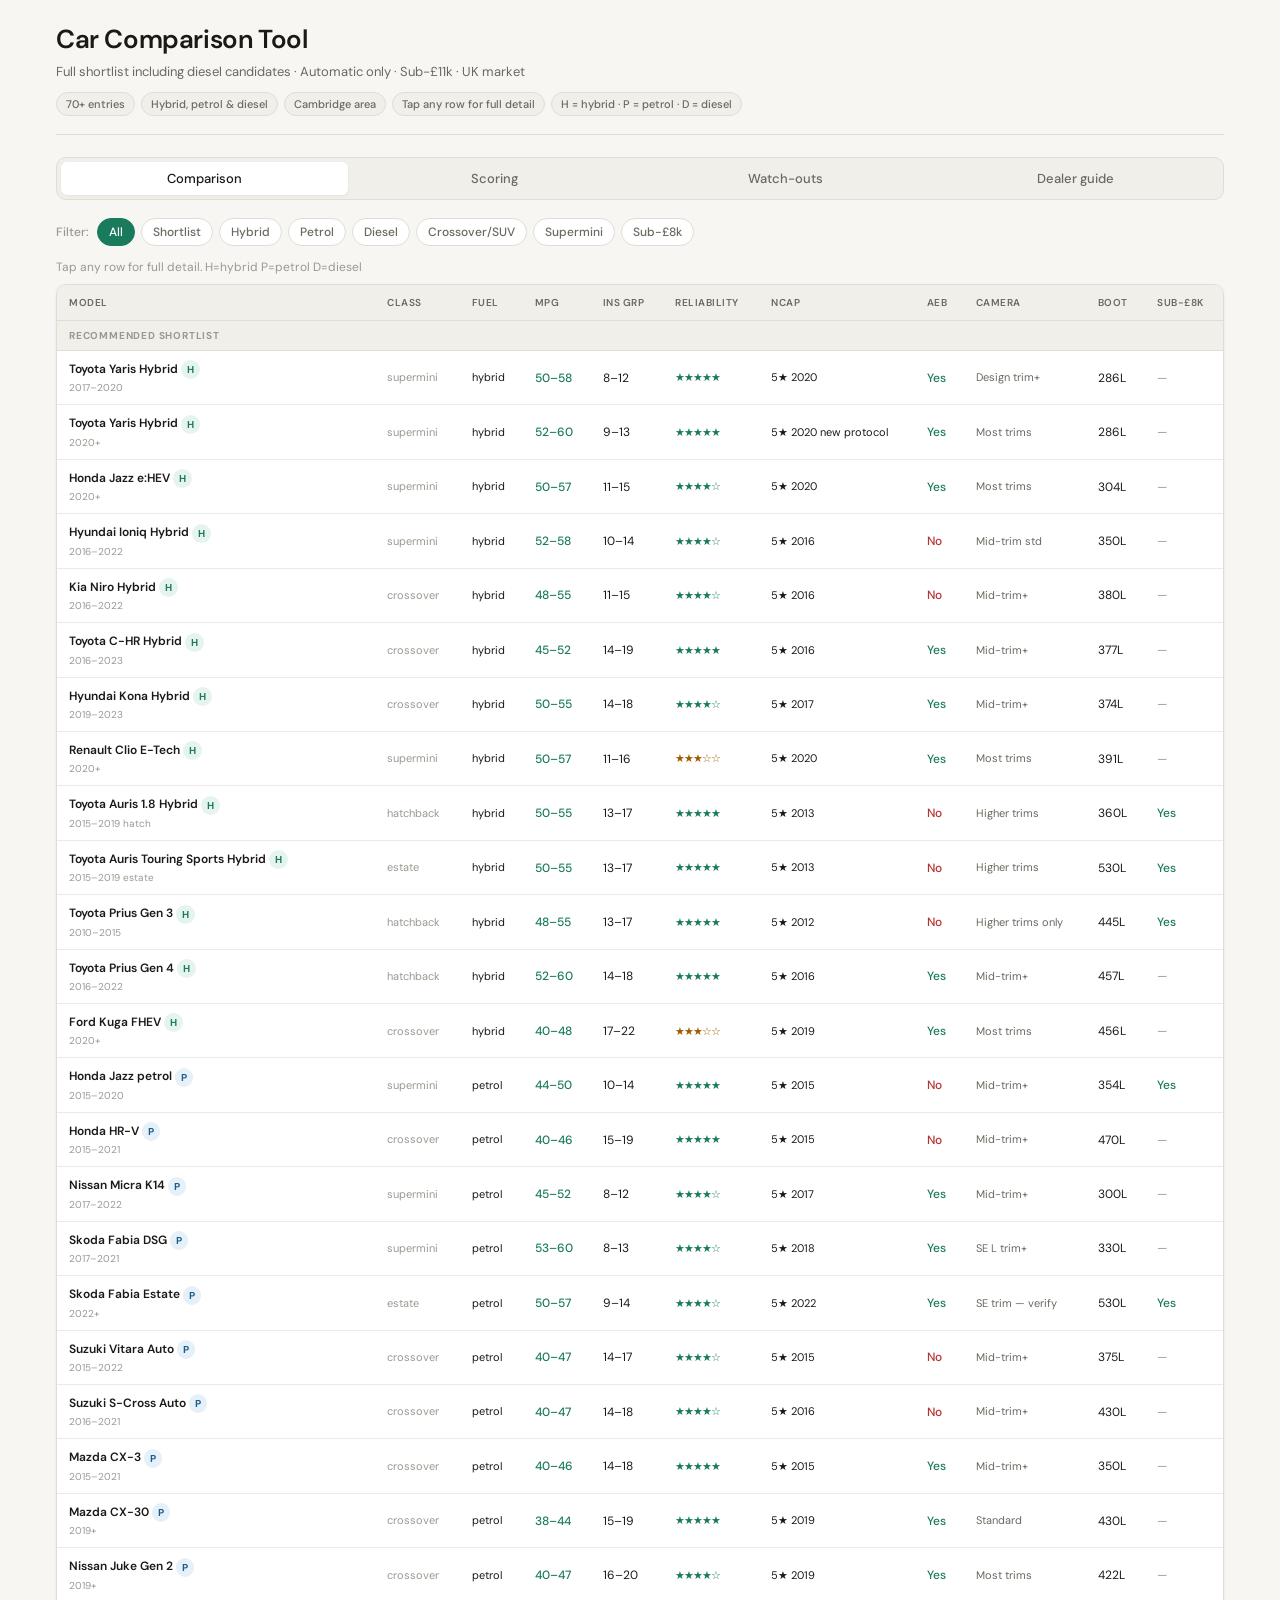
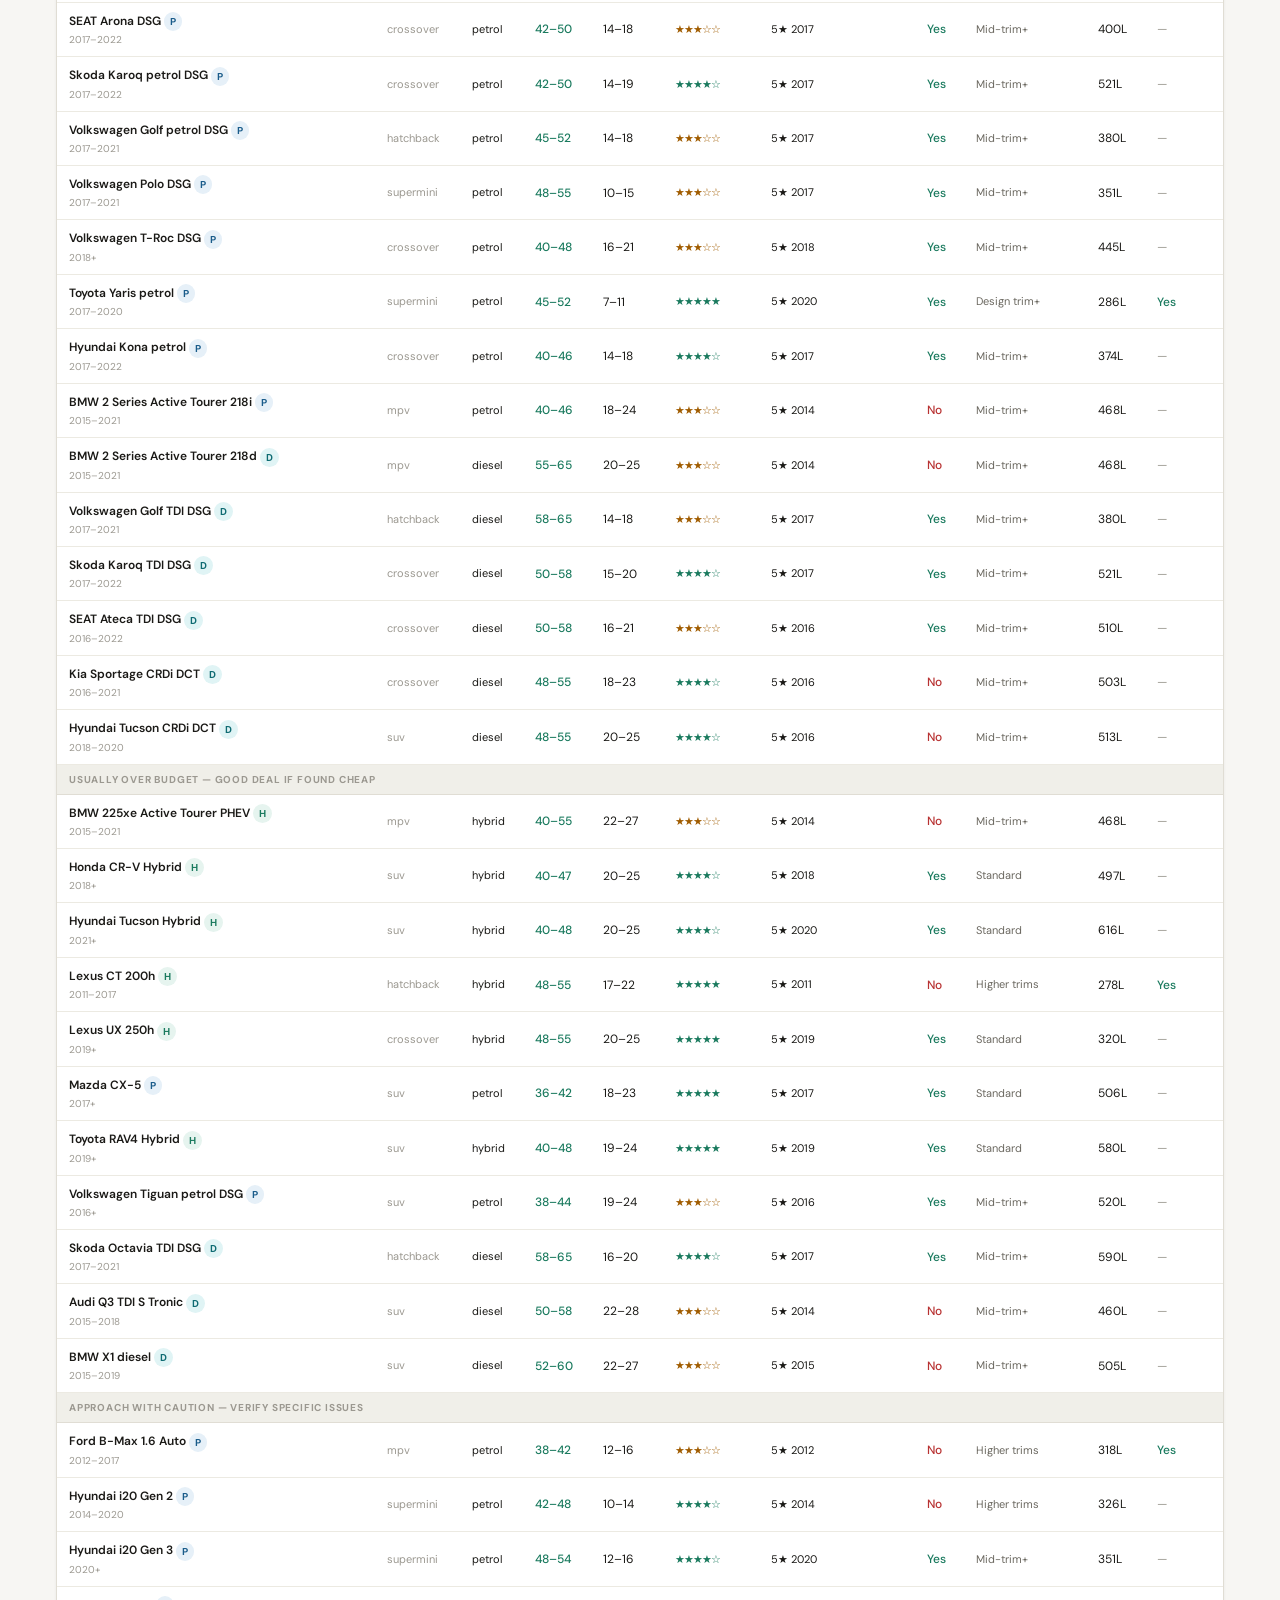
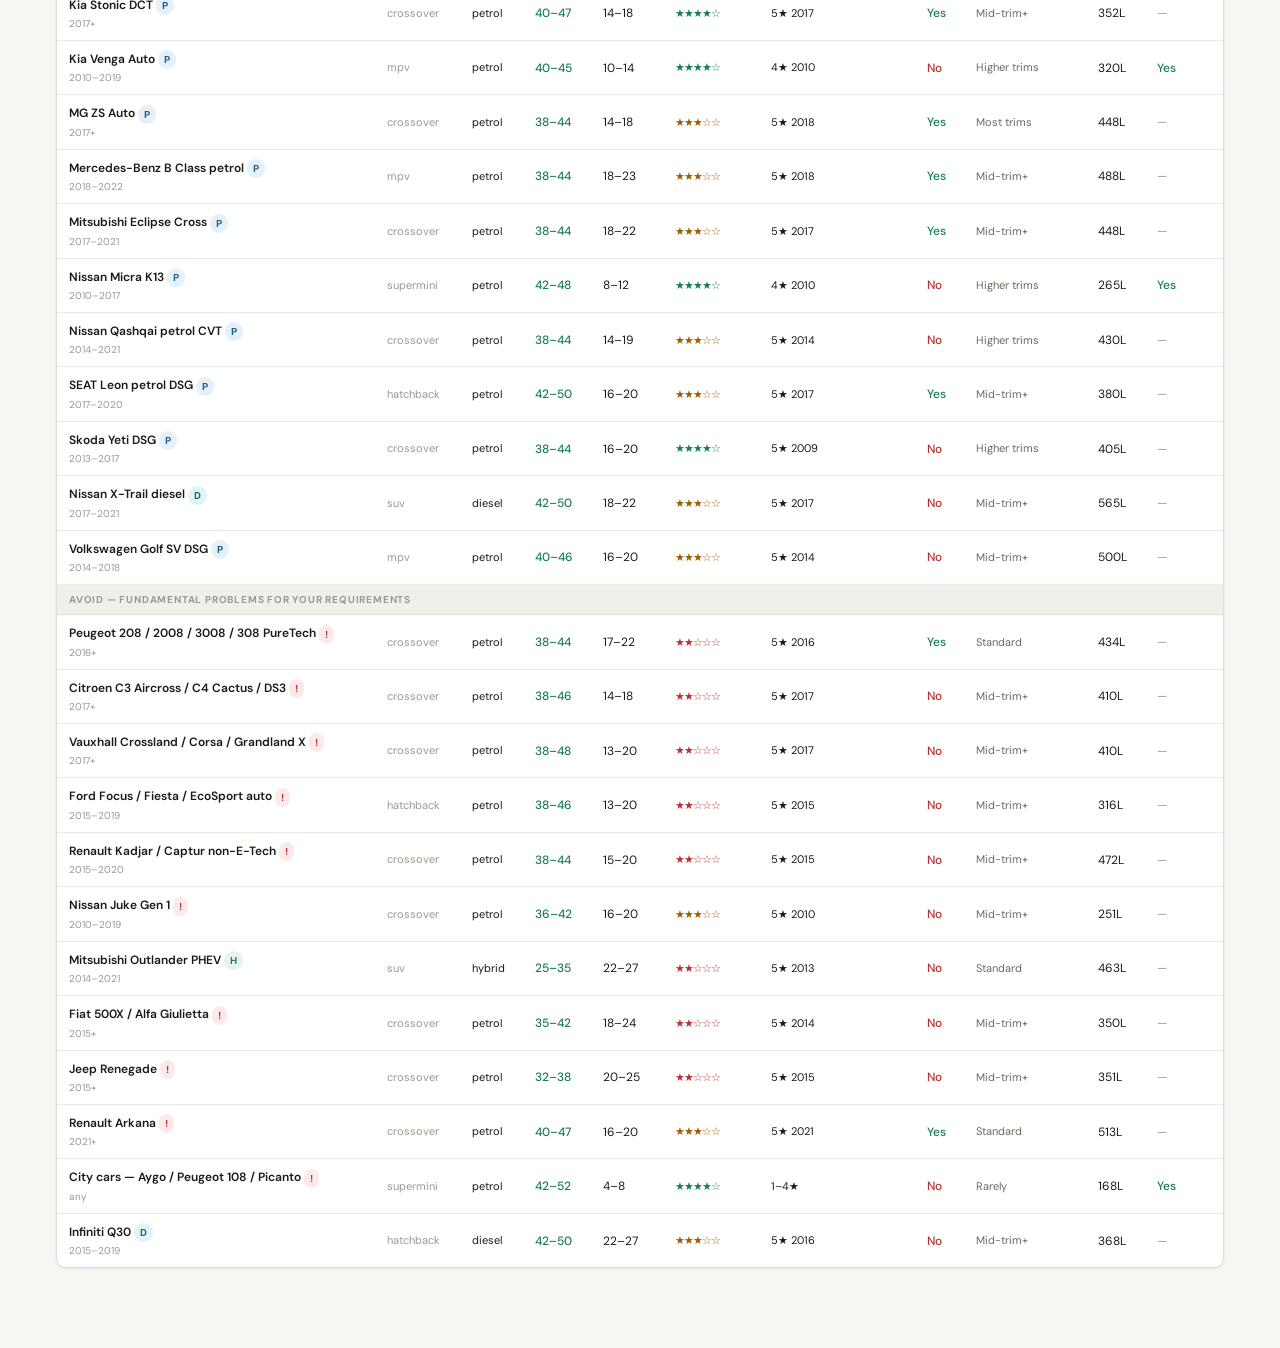
==== commit 448abc04: "More cars and categories" ====
--- a/index.html
+++ b/index.html
@@ -6,766 +6,222 @@
 <title>Car Comparison Tool</title>
 <link rel="preconnect" href="https://fonts.googleapis.com">
 <link rel="preconnect" href="https://fonts.gstatic.com" crossorigin>
-<link href="https://fonts.googleapis.com/css2?family=DM+Sans:ital,opsz,wght@0,9..40,300;0,9..40,400;0,9..40,500;0,9..40,600;1,9..40,400&family=DM+Mono:wght@400;500&display=swap" rel="stylesheet">
+<link href="https://fonts.googleapis.com/css2?family=DM+Sans:opsz,wght@9..40,300;9..40,400;9..40,500;9..40,600&family=DM+Mono:wght@400;500&display=swap" rel="stylesheet">
 <style>
-:root {
-  --bg: #f7f6f3;
-  --bg-card: #ffffff;
-  --bg-secondary: #f0efe9;
-  --bg-tertiary: #e8e6de;
-  --border: #e0ddd4;
-  --border-light: #eceae2;
-  --text: #1a1916;
-  --text-secondary: #6b6860;
-  --text-muted: #9b9890;
-  --green: #1a7a5e;
-  --green-bg: #e6f4ef;
-  --amber: #a05c00;
-  --amber-bg: #fdf3e3;
-  --red: #b83232;
-  --red-bg: #fceaea;
-  --blue: #1a5c8a;
-  --blue-bg: #e6f0f8;
-  --purple: #5c3d8a;
-  --purple-bg: #f0eaf8;
-  --accent: #1a7a5e;
-  --accent-hover: #15664e;
-  --shadow-sm: 0 1px 3px rgba(0,0,0,0.06);
-  --shadow: 0 2px 8px rgba(0,0,0,0.09);
-  --shadow-lg: 0 8px 32px rgba(0,0,0,0.14);
-  --radius: 10px;
-  --radius-sm: 6px;
-  --radius-lg: 16px;
-  --font: 'DM Sans', sans-serif;
-  --mono: 'DM Mono', monospace;
-}
-*{box-sizing:border-box;margin:0;padding:0}
-html{font-size:16px;-webkit-text-size-adjust:100%}
-body{font-family:var(--font);background:var(--bg);color:var(--text);min-height:100vh;line-height:1.5}
-
-/* ---- Layout ---- */
-.app{max-width:1180px;margin:0 auto;padding:20px 16px 80px}
-
-/* ---- Header ---- */
-.header{margin-bottom:22px;padding-bottom:18px;border-bottom:1.5px solid var(--border)}
-.header h1{font-size:clamp(18px,4vw,26px);font-weight:600;letter-spacing:-0.4px;color:var(--text)}
-.header p{font-size:13px;color:var(--text-secondary);margin-top:3px}
-.meta-row{display:flex;gap:6px;flex-wrap:wrap;margin-top:10px}
-.meta-tag{font-size:11px;font-weight:500;padding:3px 9px;border-radius:20px;background:var(--bg-secondary);color:var(--text-secondary);border:1px solid var(--border)}
-
-/* ---- Tabs ---- */
-.tabs{display:flex;gap:3px;background:var(--bg-secondary);padding:4px;border-radius:var(--radius);border:1px solid var(--border);margin-bottom:18px;flex-wrap:wrap}
-.tab-btn{flex:1;min-width:70px;padding:8px 12px;border:none;border-radius:var(--radius-sm);font-size:13px;font-family:var(--font);font-weight:500;cursor:pointer;background:transparent;color:var(--text-secondary);transition:all .15s;white-space:nowrap;text-align:center}
-.tab-btn:hover{background:var(--bg-card);color:var(--text)}
-.tab-btn.active{background:var(--bg-card);color:var(--text);box-shadow:var(--shadow-sm)}
-.tab-panel{display:none}
-.tab-panel.active{display:block}
-
-/* ---- Filters ---- */
-.filter-bar{display:flex;gap:6px;flex-wrap:wrap;margin-bottom:12px;align-items:center}
-.filter-label{font-size:12px;color:var(--text-muted);font-weight:500;margin-right:2px}
-.filter-btn{padding:5px 12px;border:1px solid var(--border);border-radius:20px;font-size:12px;font-family:var(--font);font-weight:500;cursor:pointer;background:var(--bg-card);color:var(--text-secondary);transition:all .15s}
-.filter-btn:hover{border-color:var(--accent);color:var(--accent)}
-.filter-btn.active{background:var(--accent);border-color:var(--accent);color:#fff}
-
-/* ---- Table ---- */
-.hint{font-size:12px;color:var(--text-muted);margin-bottom:8px}
-.table-wrap{overflow-x:auto;border-radius:var(--radius);border:1px solid var(--border);background:var(--bg-card);box-shadow:var(--shadow-sm);-webkit-overflow-scrolling:touch}
-table{width:100%;border-collapse:collapse;font-size:12px;min-width:700px}
-thead th{background:var(--bg-secondary);font-weight:600;font-size:10px;letter-spacing:.05em;text-transform:uppercase;color:var(--text-secondary);text-align:left;padding:10px 12px;border-bottom:1px solid var(--border);white-space:nowrap;cursor:pointer;user-select:none}
-thead th:hover{color:var(--text);background:var(--bg-tertiary)}
-thead th.sorted{color:var(--accent)}
-tbody tr{cursor:pointer;border-bottom:1px solid var(--border-light);transition:background .1s}
-tbody tr:last-child{border-bottom:none}
-tbody tr:hover{background:var(--bg-secondary)}
-tbody tr.section-hdr{cursor:default;background:var(--bg-secondary)}
-tbody tr.section-hdr:hover{background:var(--bg-secondary)}
-td{padding:9px 12px;vertical-align:middle}
-.section-hdr td{font-size:10px;font-weight:700;letter-spacing:.08em;text-transform:uppercase;color:var(--text-muted);padding:7px 12px;border-bottom:1px solid var(--border)}
-.car-name{font-weight:600;font-size:12px;display:block}
-.car-gen{font-size:10px;color:var(--text-muted);display:block;margin-top:1px}
-
-/* ---- Tags ---- */
-.tag{display:inline-flex;align-items:center;font-size:10px;font-weight:700;padding:2px 6px;border-radius:20px;margin-left:3px;vertical-align:middle}
-.tag-h{background:var(--green-bg);color:var(--green)}
-.tag-p{background:var(--blue-bg);color:var(--blue)}
-.tag-!{background:var(--red-bg);color:var(--red)}
-.tag-deal{background:var(--amber-bg);color:var(--amber)}
-.tag-new{background:var(--purple-bg);color:var(--purple)}
-
-/* ---- Colours ---- */
-.good{color:var(--green);font-weight:500}
-.mid{color:var(--amber);font-weight:500}
-.bad{color:var(--red);font-weight:500}
-.muted{color:var(--text-muted)}
-.stars{font-size:11px;letter-spacing:-1px}
-
-/* ---- Scoring ---- */
-.score-layout{display:grid;grid-template-columns:1fr 1fr;gap:16px}
-@media(max-width:640px){.score-layout{grid-template-columns:1fr}}
-.panel{background:var(--bg-card);border:1px solid var(--border);border-radius:var(--radius);padding:16px;box-shadow:var(--shadow-sm)}
-.panel h3{font-size:13px;font-weight:600;margin-bottom:14px;color:var(--text)}
-.w-row{margin-bottom:13px}
-.w-label{display:flex;justify-content:space-between;margin-bottom:5px}
-.w-name{font-size:12px;color:var(--text-secondary);font-weight:500}
-.w-val{font-size:12px;font-weight:700;color:var(--accent);font-family:var(--mono)}
-input[type=range]{width:100%;height:4px;-webkit-appearance:none;appearance:none;background:var(--bg-tertiary);border-radius:2px;outline:none;cursor:pointer}
-input[type=range]::-webkit-slider-thumb{-webkit-appearance:none;width:18px;height:18px;border-radius:50%;background:var(--accent);border:2px solid #fff;box-shadow:0 1px 4px rgba(0,0,0,.2);cursor:pointer}
-input[type=range]::-moz-range-thumb{width:18px;height:18px;border-radius:50%;background:var(--accent);border:2px solid #fff;box-shadow:0 1px 4px rgba(0,0,0,.2);cursor:pointer}
-.total-label{font-size:11px;color:var(--text-muted);margin-top:10px;padding-top:10px;border-top:1px solid var(--border-light)}
-.total-label.ok{color:var(--green);font-weight:500}
-.score-row{display:flex;align-items:center;gap:9px;padding:8px 0;border-bottom:1px solid var(--border-light);cursor:pointer;transition:opacity .1s}
-.score-row:last-child{border-bottom:none}
-.score-row:hover{opacity:.8}
-.rank{width:22px;height:22px;border-radius:50%;display:flex;align-items:center;justify-content:center;font-size:11px;font-weight:700;flex-shrink:0}
-.r1{background:#fde68a;color:#78350f}
-.r2{background:#e2e8f0;color:#334155}
-.r3{background:#fed7aa;color:#7c2d12}
-.rn{background:var(--bg-secondary);color:var(--text-muted)}
-.score-info{flex:1;min-width:0}
-.score-name{font-size:12px;font-weight:600;white-space:nowrap;overflow:hidden;text-overflow:ellipsis}
-.score-sub{font-size:10px;color:var(--text-muted)}
-.bar-track{flex:1;height:6px;background:var(--bg-tertiary);border-radius:3px;overflow:hidden;min-width:40px}
-.bar-fill{height:100%;background:var(--accent);border-radius:3px;transition:width .3s ease}
-.score-num{font-size:14px;font-weight:700;font-family:var(--mono);color:var(--text);flex-shrink:0;width:34px;text-align:right}
-
-/* ---- Watchouts ---- */
-.wo-grid{display:grid;grid-template-columns:repeat(auto-fill,minmax(255px,1fr));gap:12px}
-.wo-card{background:var(--bg-card);border:1px solid var(--border);border-radius:var(--radius);padding:14px 16px}
-.wo-head{font-size:13px;font-weight:600;margin-bottom:10px;display:flex;align-items:center;gap:6px;flex-wrap:wrap}
-.wo-gen-small{font-size:10px;font-weight:400;color:var(--text-muted)}
-.wo-row{display:flex;gap:7px;align-items:flex-start;margin-bottom:5px}
-.wo-icon{font-size:13px;flex-shrink:0;line-height:1.4}
-.wo-text{font-size:12px;color:var(--text-secondary);line-height:1.4}
-.wo-divider{height:1px;background:var(--border-light);margin:8px 0}
-
-/* ---- Dealer guide ---- */
-.dealer-grid{display:grid;grid-template-columns:repeat(auto-fill,minmax(240px,1fr));gap:12px}
-.d-card{background:var(--bg-card);border:1.5px solid var(--border);border-radius:var(--radius);padding:14px 16px;cursor:pointer;transition:all .15s}
-.d-card:hover{box-shadow:var(--shadow);transform:translateY(-1px)}
-.d-card.d-good{border-color:var(--green)}
-.d-card.d-avoid{border-color:var(--red)}
-.d-name{font-size:13px;font-weight:600;margin-bottom:6px}
-.d-badge{display:inline-flex;align-items:center;gap:4px;font-size:11px;font-weight:600;padding:3px 8px;border-radius:20px;margin-bottom:6px}
-.d-badge.good{background:var(--green-bg);color:var(--green)}
-.d-badge.avoid{background:var(--red-bg);color:var(--red)}
-.d-price{font-size:11px;color:var(--text-muted);margin-bottom:8px}
-.d-text{font-size:12px;color:var(--text-secondary);line-height:1.4}
-
-/* ---- Note box ---- */
-.note{background:var(--bg-secondary);border:1px solid var(--border);border-radius:var(--radius-sm);padding:10px 14px;font-size:12px;color:var(--text-secondary);margin-top:14px;line-height:1.5}
-
-/* ---- Modal ---- */
-.overlay{display:none;position:fixed;inset:0;background:rgba(0,0,0,.45);z-index:100;padding:20px;overflow-y:auto;justify-content:center;align-items:flex-start}
-.overlay.open{display:flex}
-.modal{background:var(--bg-card);border-radius:var(--radius-lg);padding:22px;width:100%;max-width:540px;margin:auto;box-shadow:var(--shadow-lg)}
-.modal-hdr{display:flex;justify-content:space-between;align-items:flex-start;margin-bottom:16px;gap:12px}
-.modal-title{font-size:17px;font-weight:600;color:var(--text);line-height:1.3}
-.modal-sub{font-size:12px;color:var(--text-muted);margin-top:3px}
-.modal-close{background:var(--bg-secondary);border:1px solid var(--border);border-radius:var(--radius-sm);padding:6px 12px;font-size:12px;font-family:var(--font);cursor:pointer;color:var(--text-secondary);flex-shrink:0;white-space:nowrap}
-.modal-close:hover{background:var(--bg-tertiary)}
-.modal-grid{display:grid;grid-template-columns:repeat(3,1fr);gap:10px;margin-bottom:16px}
-@media(max-width:380px){.modal-grid{grid-template-columns:1fr 1fr}}
-.mf-label{font-size:10px;font-weight:700;text-transform:uppercase;letter-spacing:.06em;color:var(--text-muted);display:block;margin-bottom:2px}
-.mf-val{font-size:13px;font-weight:500;color:var(--text)}
-.issues-label{font-size:10px;font-weight:700;text-transform:uppercase;letter-spacing:.06em;color:var(--text-muted);margin-bottom:6px}
-.issues-box{background:var(--bg-secondary);border-radius:var(--radius-sm);padding:11px 13px;font-size:12px;color:var(--text-secondary);line-height:1.6;margin-bottom:12px;border-left:3px solid var(--accent)}
-
-@media(max-width:480px){
-  .app{padding:14px 12px 80px}
-  .tab-btn{font-size:12px;padding:7px 8px}
-  td,thead th{padding:8px 9px}
-  .modal{padding:16px}
-  .modal-title{font-size:15px}
-}
+:root{--bg:#f7f6f3;--bg-card:#fff;--bg-2:#f0efe9;--bg-3:#e8e6de;--border:#e0ddd4;--border-l:#eceae2;--text:#1a1916;--text-2:#6b6860;--text-m:#9b9890;--green:#1a7a5e;--green-bg:#e6f4ef;--amber:#a05c00;--amber-bg:#fdf3e3;--red:#b83232;--red-bg:#fceaea;--blue:#1a5c8a;--blue-bg:#e6f0f8;--teal:#0e6b72;--teal-bg:#e0f4f5;--purple:#5c3d8a;--purple-bg:#f0eaf8;--accent:#1a7a5e;--accent-h:#15664e;--sh:0 1px 3px rgba(0,0,0,.06);--sh2:0 2px 8px rgba(0,0,0,.09);--sh3:0 8px 32px rgba(0,0,0,.14);--r:10px;--rs:6px;--rl:16px;--font:'DM Sans',sans-serif;--mono:'DM Mono',monospace}
+*{box-sizing:border-box;margin:0;padding:0}html{font-size:16px;-webkit-text-size-adjust:100%}body{font-family:var(--font);background:var(--bg);color:var(--text);min-height:100vh;line-height:1.5}
+.app{max-width:1200px;margin:0 auto;padding:20px 16px 80px}
+.hdr{margin-bottom:22px;padding-bottom:18px;border-bottom:1.5px solid var(--border)}.hdr h1{font-size:clamp(18px,4vw,26px);font-weight:600;letter-spacing:-.4px}.hdr p{font-size:13px;color:var(--text-2);margin-top:3px}.meta-row{display:flex;gap:6px;flex-wrap:wrap;margin-top:10px}.mtag{font-size:11px;font-weight:500;padding:3px 9px;border-radius:20px;background:var(--bg-2);color:var(--text-2);border:1px solid var(--border)}
+.tabs{display:flex;gap:3px;background:var(--bg-2);padding:4px;border-radius:var(--r);border:1px solid var(--border);margin-bottom:18px;flex-wrap:wrap}.tbtn{flex:1;min-width:70px;padding:8px 12px;border:none;border-radius:var(--rs);font-size:13px;font-family:var(--font);font-weight:500;cursor:pointer;background:transparent;color:var(--text-2);transition:all .15s;white-space:nowrap;text-align:center}.tbtn:hover{background:var(--bg-card);color:var(--text)}.tbtn.active{background:var(--bg-card);color:var(--text);box-shadow:var(--sh)}.sec{display:none}.sec.active{display:block}
+.fbar{display:flex;gap:6px;flex-wrap:wrap;margin-bottom:12px;align-items:center}.flbl{font-size:12px;color:var(--text-m);font-weight:500;margin-right:2px}.fbtn{padding:5px 11px;border:1px solid var(--border);border-radius:20px;font-size:12px;font-family:var(--font);font-weight:500;cursor:pointer;background:var(--bg-card);color:var(--text-2);transition:all .15s}.fbtn:hover{border-color:var(--accent);color:var(--accent)}.fbtn.active{background:var(--accent);border-color:var(--accent);color:#fff}
+.hint{font-size:12px;color:var(--text-m);margin-bottom:8px}.twrap{overflow-x:auto;border-radius:var(--r);border:1px solid var(--border);background:var(--bg-card);box-shadow:var(--sh);-webkit-overflow-scrolling:touch}
+table{width:100%;border-collapse:collapse;font-size:12px;min-width:720px}thead th{background:var(--bg-2);font-weight:600;font-size:10px;letter-spacing:.05em;text-transform:uppercase;color:var(--text-2);text-align:left;padding:10px 12px;border-bottom:1px solid var(--border);white-space:nowrap;cursor:pointer;user-select:none}thead th:hover{color:var(--text);background:var(--bg-3)}thead th.sorted{color:var(--accent)}tbody tr{cursor:pointer;border-bottom:1px solid var(--border-l);transition:background .1s}tbody tr:last-child{border-bottom:none}tbody tr:hover{background:var(--bg-2)}tbody tr.shdr{cursor:default;background:var(--bg-2)}tbody tr.shdr:hover{background:var(--bg-2)}td{padding:9px 12px;vertical-align:middle}.shdr td{font-size:10px;font-weight:700;letter-spacing:.08em;text-transform:uppercase;color:var(--text-m);padding:7px 12px;border-bottom:1px solid var(--border)}.cname{font-weight:600;font-size:12px;display:block}.cgen{font-size:10px;color:var(--text-m);display:block;margin-top:1px}
+.tag{display:inline-flex;align-items:center;font-size:10px;font-weight:700;padding:2px 6px;border-radius:20px;margin-left:3px;vertical-align:middle}.th{background:var(--green-bg);color:var(--green)}.tp{background:var(--blue-bg);color:var(--blue)}.td{background:var(--teal-bg);color:var(--teal)}.tx{background:var(--red-bg);color:var(--red)}.tdeal{background:var(--amber-bg);color:var(--amber)}.tcaution{background:var(--purple-bg);color:var(--purple)}
+.good{color:var(--green);font-weight:500}.mid{color:var(--amber);font-weight:500}.bad{color:var(--red);font-weight:500}.muted{color:var(--text-m)}.stars{font-size:11px;letter-spacing:-1px}
+.slayout{display:grid;grid-template-columns:1fr 1fr;gap:16px}@media(max-width:640px){.slayout{grid-template-columns:1fr}}.panel{background:var(--bg-card);border:1px solid var(--border);border-radius:var(--r);padding:16px;box-shadow:var(--sh)}.panel h3{font-size:13px;font-weight:600;margin-bottom:14px}.wr{margin-bottom:13px}.wl{display:flex;justify-content:space-between;margin-bottom:5px}.wn{font-size:12px;color:var(--text-2);font-weight:500}.wv{font-size:12px;font-weight:700;color:var(--accent);font-family:var(--mono)}
+input[type=range]{width:100%;height:4px;-webkit-appearance:none;appearance:none;background:var(--bg-3);border-radius:2px;outline:none;cursor:pointer}input[type=range]::-webkit-slider-thumb{-webkit-appearance:none;width:18px;height:18px;border-radius:50%;background:var(--accent);border:2px solid #fff;box-shadow:0 1px 4px rgba(0,0,0,.2);cursor:pointer}input[type=range]::-moz-range-thumb{width:18px;height:18px;border-radius:50%;background:var(--accent);border:2px solid #fff;cursor:pointer}
+.tlbl{font-size:11px;color:var(--text-m);margin-top:10px;padding-top:10px;border-top:1px solid var(--border-l)}.tlbl.ok{color:var(--green);font-weight:500}
+.srow{display:flex;align-items:center;gap:9px;padding:8px 0;border-bottom:1px solid var(--border-l);cursor:pointer}.srow:last-child{border-bottom:none}.srow:hover{opacity:.8}.rank{width:22px;height:22px;border-radius:50%;display:flex;align-items:center;justify-content:center;font-size:11px;font-weight:700;flex-shrink:0}.r1{background:#fde68a;color:#78350f}.r2{background:#e2e8f0;color:#334155}.r3{background:#fed7aa;color:#7c2d12}.rn{background:var(--bg-2);color:var(--text-m)}.sinfo{flex:1;min-width:0}.sname{font-size:12px;font-weight:600;white-space:nowrap;overflow:hidden;text-overflow:ellipsis}.ssub{font-size:10px;color:var(--text-m)}.btrack{flex:1;height:6px;background:var(--bg-3);border-radius:3px;overflow:hidden;min-width:40px}.bfill{height:100%;background:var(--accent);border-radius:3px;transition:width .3s ease}.snum{font-size:14px;font-weight:700;font-family:var(--mono);color:var(--text);flex-shrink:0;width:34px;text-align:right}
+.wogrid{display:grid;grid-template-columns:repeat(auto-fill,minmax(255px,1fr));gap:12px}.wocard{background:var(--bg-card);border:1px solid var(--border);border-radius:var(--r);padding:14px 16px}.wohead{font-size:13px;font-weight:600;margin-bottom:10px;display:flex;align-items:center;gap:6px;flex-wrap:wrap}.wogen{font-size:10px;font-weight:400;color:var(--text-m)}.wor{display:flex;gap:7px;align-items:flex-start;margin-bottom:5px}.woi{font-size:13px;flex-shrink:0;line-height:1.4}.wot{font-size:12px;color:var(--text-2);line-height:1.4}.wodiv{height:1px;background:var(--border-l);margin:8px 0}
+.dgrid{display:grid;grid-template-columns:repeat(auto-fill,minmax(240px,1fr));gap:12px}.dcard{background:var(--bg-card);border:1.5px solid var(--border);border-radius:var(--r);padding:14px 16px;cursor:pointer;transition:all .15s}.dcard:hover{box-shadow:var(--sh2);transform:translateY(-1px)}.dcard.d-good{border-color:var(--green)}.dcard.d-caution{border-color:var(--purple)}.dcard.d-avoid{border-color:var(--red)}.dname{font-size:13px;font-weight:600;margin-bottom:6px}.dbadge{display:inline-flex;align-items:center;gap:4px;font-size:11px;font-weight:600;padding:3px 8px;border-radius:20px;margin-bottom:6px}.dbadge.good{background:var(--green-bg);color:var(--green)}.dbadge.caution{background:var(--purple-bg);color:var(--purple)}.dbadge.avoid{background:var(--red-bg);color:var(--red)}.dprice{font-size:11px;color:var(--text-m);margin-bottom:6px}.dtext{font-size:12px;color:var(--text-2);line-height:1.4}
+.note{background:var(--bg-2);border:1px solid var(--border);border-radius:var(--rs);padding:10px 14px;font-size:12px;color:var(--text-2);margin-top:14px;line-height:1.5}
+.overlay{display:none;position:fixed;inset:0;background:rgba(0,0,0,.45);z-index:100;padding:20px;overflow-y:auto;justify-content:center;align-items:flex-start}.overlay.open{display:flex}.modal{background:var(--bg-card);border-radius:var(--rl);padding:22px;width:100%;max-width:560px;margin:auto;box-shadow:var(--sh3)}.mhdr{display:flex;justify-content:space-between;align-items:flex-start;margin-bottom:16px;gap:12px}.mtitle{font-size:17px;font-weight:600;line-height:1.3}.msub{font-size:12px;color:var(--text-m);margin-top:3px}.mclose{background:var(--bg-2);border:1px solid var(--border);border-radius:var(--rs);padding:6px 12px;font-size:12px;font-family:var(--font);cursor:pointer;color:var(--text-2);flex-shrink:0}.mclose:hover{background:var(--bg-3)}.mgrid{display:grid;grid-template-columns:repeat(3,1fr);gap:10px;margin-bottom:16px}@media(max-width:380px){.mgrid{grid-template-columns:1fr 1fr}}.mflbl{font-size:10px;font-weight:700;text-transform:uppercase;letter-spacing:.06em;color:var(--text-m);display:block;margin-bottom:2px}.mfval{font-size:13px;font-weight:500;color:var(--text)}.ilbl{font-size:10px;font-weight:700;text-transform:uppercase;letter-spacing:.06em;color:var(--text-m);margin-bottom:6px}.ibox{background:var(--bg-2);border-radius:var(--rs);padding:11px 13px;font-size:12px;color:var(--text-2);line-height:1.6;margin-bottom:12px;border-left:3px solid var(--accent)}
+@media(max-width:480px){.app{padding:14px 12px 80px}.tbtn{font-size:12px;padding:7px 8px}td,thead th{padding:8px 9px}.modal{padding:16px}.mtitle{font-size:15px}}
 </style>
 </head>
 <body>
 <div class="app">
-
-  <div class="header">
-    <h1>Car Comparison Tool</h1>
-    <p>Used car shortlist &middot; Automatic only &middot; Sub-&pound;11k &middot; UK market</p>
-    <div class="meta-row">
-      <span class="meta-tag">35 entries</span>
-      <span class="meta-tag">Hybrid &amp; petrol</span>
-      <span class="meta-tag">Cambridge area</span>
-      <span class="meta-tag">Tap any row for full detail</span>
+<div class="hdr">
+  <h1>Car Comparison Tool</h1>
+  <p>Full shortlist including diesel candidates &middot; Automatic only &middot; Sub-&pound;11k &middot; UK market</p>
+  <div class="meta-row">
+    <span class="mtag">70+ entries</span>
+    <span class="mtag">Hybrid, petrol &amp; diesel</span>
+    <span class="mtag">Cambridge area</span>
+    <span class="mtag">Tap any row for full detail</span>
+    <span class="mtag">H = hybrid &middot; P = petrol &middot; D = diesel</span>
+  </div>
+</div>
+<div class="tabs">
+  <button class="tbtn active" onclick="showTab('compare',this)">Comparison</button>
+  <button class="tbtn" onclick="showTab('score',this)">Scoring</button>
+  <button class="tbtn" onclick="showTab('watchouts',this)">Watch-outs</button>
+  <button class="tbtn" onclick="showTab('dealer',this)">Dealer guide</button>
+</div>
+<div id="tab-compare" class="sec active">
+  <div class="fbar">
+    <span class="flbl">Filter:</span>
+    <button class="fbtn active" onclick="setF('all',this)">All</button>
+    <button class="fbtn" onclick="setF('shortlist',this)">Shortlist</button>
+    <button class="fbtn" onclick="setF('hybrid',this)">Hybrid</button>
+    <button class="fbtn" onclick="setF('petrol',this)">Petrol</button>
+    <button class="fbtn" onclick="setF('diesel',this)">Diesel</button>
+    <button class="fbtn" onclick="setF('crossover',this)">Crossover/SUV</button>
+    <button class="fbtn" onclick="setF('supermini',this)">Supermini</button>
+    <button class="fbtn" onclick="setF('sub8',this)">Sub-&pound;8k</button>
+  </div>
+  <p class="hint">Tap any row for full detail. H=hybrid P=petrol D=diesel</p>
+  <div class="twrap">
+  <table>
+    <thead><tr>
+      <th onclick="sortBy('name')">Model</th>
+      <th onclick="sortBy('size')">Class</th>
+      <th onclick="sortBy('type')">Fuel</th>
+      <th onclick="sortBy('mpgLo')">MPG</th>
+      <th onclick="sortBy('ins')">Ins grp</th>
+      <th onclick="sortBy('rel')">Reliability</th>
+      <th onclick="sortBy('ncap')">NCAP</th>
+      <th onclick="sortBy('aeb')">AEB</th>
+      <th onclick="sortBy('cam')">Camera</th>
+      <th onclick="sortBy('boot')">Boot</th>
+      <th onclick="sortBy('sub8')">Sub-&pound;8k</th>
+    </tr></thead>
+    <tbody id="ctbody"></tbody>
+  </table>
+  </div>
+</div>
+<div id="tab-score" class="sec">
+  <div class="slayout">
+    <div class="panel">
+      <h3>Adjust weights</h3>
+      <div id="wcontrols"></div>
+      <p class="tlbl" id="tlbl"></p>
     </div>
-  </div>
-
-  <div class="tabs">
-    <button class="tab-btn active" onclick="showTab('compare',this)">Comparison</button>
-    <button class="tab-btn" onclick="showTab('score',this)">Scoring</button>
-    <button class="tab-btn" onclick="showTab('watchouts',this)">Watch-outs</button>
-    <button class="tab-btn" onclick="showTab('dealer',this)">Dealer guide</button>
-  </div>
-
-  <!-- COMPARISON -->
-  <div id="tab-compare" class="tab-panel active">
-    <div class="filter-bar">
-      <span class="filter-label">Filter:</span>
-      <button class="filter-btn active" onclick="setFilter('all',this)">All</button>
-      <button class="filter-btn" onclick="setFilter('shortlist',this)">Shortlist</button>
-      <button class="filter-btn" onclick="setFilter('hybrid',this)">Hybrid</button>
-      <button class="filter-btn" onclick="setFilter('petrol',this)">Petrol</button>
-      <button class="filter-btn" onclick="setFilter('crossover',this)">Crossover/SUV</button>
-      <button class="filter-btn" onclick="setFilter('supermini',this)">Supermini</button>
-      <button class="filter-btn" onclick="setFilter('sub5',this)">Sub-&pound;5k</button>
+    <div class="panel">
+      <h3>Rankings</h3>
+      <div class="fbar" id="sfilters" style="margin-bottom:12px">
+        <button class="fbtn active" onclick="setSF('all',this)">All</button>
+        <button class="fbtn" onclick="setSF('shortlist',this)">Shortlist</button>
+        <button class="fbtn" onclick="setSF('hybrid',this)">Hybrid</button>
+        <button class="fbtn" onclick="setSF('diesel',this)">Diesel</button>
+      </div>
+      <div id="slist"></div>
     </div>
-    <p class="hint">Tap any row to see full detail including known issues, NVH, smartphone integration and more.</p>
-    <div class="table-wrap">
-      <table>
-        <thead>
-          <tr>
-            <th onclick="sortBy('name')">Model</th>
-            <th onclick="sortBy('size')">Class</th>
-            <th onclick="sortBy('mpgLo')">MPG</th>
-            <th onclick="sortBy('ins')">Ins&nbsp;grp</th>
-            <th onclick="sortBy('rel')">Reliability</th>
-            <th onclick="sortBy('ncap')">NCAP</th>
-            <th onclick="sortBy('aeb')">AEB</th>
-            <th onclick="sortBy('cam')">Camera</th>
-            <th onclick="sortBy('boot')">Boot</th>
-            <th onclick="sortBy('dep')">Depreciation</th>
-            <th onclick="sortBy('sub5')">Sub-&pound;5k</th>
-          </tr>
-        </thead>
-        <tbody id="ctbody"></tbody>
-      </table>
-    </div>
-  </div>
-
-  <!-- SCORING -->
-  <div id="tab-score" class="tab-panel">
-    <div class="score-layout">
-      <div class="panel">
-        <h3>Adjust weights</h3>
-        <div id="weight-controls"></div>
-        <p class="total-label" id="total-lbl"></p>
-      </div>
-      <div class="panel">
-        <h3>Rankings</h3>
-        <div class="filter-bar" id="score-filters" style="margin-bottom:12px">
-          <button class="filter-btn active" onclick="setSF('all',this)">All</button>
-          <button class="filter-btn" onclick="setSF('shortlist',this)">Shortlist</button>
-          <button class="filter-btn" onclick="setSF('hybrid',this)">Hybrid</button>
-        </div>
-        <div id="score-list"></div>
-      </div>
-    </div>
-    <p class="note">Scores exclude &ldquo;avoid&rdquo; cars. Adjust weights to reflect your priorities &mdash; push Reliability up for peace of mind, or Upfront price if budget is tight.</p>
-  </div>
-
-  <!-- WATCHOUTS -->
-  <div id="tab-watchouts" class="tab-panel">
-    <div class="wo-grid" id="wo-grid"></div>
-    <p class="note">Always: HPI check (~&pound;20 &middot; hpicheck.com), MOT history via DVLA (free), independent inspection via AA/RAC (~&pound;150) before purchase.</p>
-  </div>
-
-  <!-- DEALER GUIDE -->
-  <div id="tab-dealer" class="tab-panel">
-    <p style="font-size:13px;color:var(--text-secondary);margin-bottom:14px">Cars you may encounter at a dealer that aren&rsquo;t on the main shortlist. Green border = grab if price is right. Red border = approach with caution.</p>
-    <div class="dealer-grid" id="dealer-grid"></div>
-    <p class="note">Check any car against the DVLA recall register before purchase. For Stellantis/PSA engines (Peugeot, Citro&euml;n, Vauxhall, DS) always ask specifically about timing chain service history.</p>
-  </div>
-
-</div>
-
-<!-- MODAL -->
-<div class="overlay" id="overlay" onclick="closeOutside(event)">
+  </div>
+  <p class="note">Scores exclude avoid cars. Caution cars included but marked. Adjust weights to reflect your priorities.</p>
+</div>
+<div id="tab-watchouts" class="sec">
+  <div class="wogrid" id="wogrid"></div>
+  <p class="note">Always: HPI check (~&pound;20 hpicheck.com), MOT history via DVLA (free), AA/RAC inspection (~&pound;150) before purchase.</p>
+</div>
+<div id="tab-dealer" class="sec">
+  <p style="font-size:13px;color:var(--text-2);margin-bottom:14px">Cars you may encounter at a dealer. Green=good deal if cheap. Purple=caution. Red=avoid.</p>
+  <div class="dgrid" id="dgrid"></div>
+  <p class="note">For PureTech engines ask for timing chain documentation. For all diesels ask about DPF service history. Always check DVLA recall register.</p>
+</div>
+</div>
+<div class="overlay" id="overlay" onclick="closeOut(event)">
   <div class="modal" id="modal"></div>
 </div>
-
 <script>
 // ================================================================
-// CAR DATA
-// To add a new car: copy one entry block, change the values, save.
-// status: 'shortlist' | 'good-deal' | 'avoid'
-// type:   'hybrid' | 'petrol'
-// size:   'supermini' | 'hatchback' | 'crossover' | 'suv'
+// CAR DATA — edit this section to add or update cars
+// status: 'shortlist' | 'good-deal' | 'caution' | 'avoid'
+// type:   'hybrid' | 'petrol' | 'diesel'
+// size:   'supermini'|'hatchback'|'crossover'|'suv'|'estate'|'mpv'
 // ================================================================
-const CARS = [
-  // ---- SHORTLIST: HYBRIDS ----
-  {name:'Toyota Yaris Hybrid',gen:'2017–2020',size:'supermini',type:'hybrid',status:'shortlist',sub5:false,
-   price:'£7–10k',mpgLo:50,mpgHi:58,ins:'8–12',rel:5,ncap:'5★ 2020',aeb:true,cam:'Design trim+',boot:286,
-   dep:'Low',depr:4,isofix:2,nhv:'Adequate — noticeable at 70mph',smartphone:'CarPlay/AA from 2019+',auto:'e-CVT (always auto)',
-   scores:{reliability:5,cost:4,safety:4,practicality:3,price:3},
-   good:['#1 Warrantywise reliability 2026','Toyota Safety Sense standard from 2017','Excellent parts & garage coverage'],
-   warn:['Reversing camera needs Design trim+','Tight rear seats for adults','Pre-2017 has fewer safety features']},
-
-  {name:'Toyota Yaris Hybrid',gen:'2020+',size:'supermini',type:'hybrid',status:'shortlist',sub5:false,
-   price:'£9–11k',mpgLo:52,mpgHi:60,ins:'9–13',rel:5,ncap:'5★ 2020 new protocol',aeb:true,cam:'Most trims',boot:286,
-   dep:'Very low — strong residuals',depr:5,isofix:2,nhv:'Improved — acceptable',smartphone:'CarPlay/AA standard',auto:'e-CVT (always auto)',
-   scores:{reliability:5,cost:3,safety:5,practicality:3,price:2},
-   good:['First car through new Euro NCAP — top score','AEB detects pedestrians mid-turn','Updated infotainment & safety'],
-   warn:['Stretches budget near £11k','Still tight rear space','Fewer available examples in area']},
-
-  {name:'Honda Jazz e:HEV',gen:'2020+',size:'supermini',type:'hybrid',status:'shortlist',sub5:false,
-   price:'£9–11k',mpgLo:50,mpgHi:57,ins:'11–15',rel:4,ncap:'5★ 2020',aeb:true,cam:'Most trims',boot:304,
-   dep:'Low-medium',depr:3,isofix:2,nhv:'Good — quiet and refined',smartphone:'CarPlay/AA standard',auto:'e-CVT (always auto)',
-   scores:{reliability:4,cost:3,safety:5,practicality:5,price:2},
-   good:['Best owner satisfaction (14th/50 Driver Power 2025)','Magic Seats — exceptional versatility','8.25" screen standard'],
-   warn:['Hard to find sub-£10k cleanly','Pre-2020 Jazz is a different car — not e:HEV','Ensure buying 2020+ specifically']},
-
-  {name:'Hyundai Ioniq Hybrid',gen:'2016–2022',size:'supermini',type:'hybrid',status:'shortlist',sub5:false,
-   price:'£6–9k',mpgLo:52,mpgHi:58,ins:'10–14',rel:4,ncap:'5★ 2016',aeb:false,cam:'Mid-trim std',boot:350,
-   dep:'Medium',depr:3,isofix:2,nhv:'Good — aerodynamic body helps',smartphone:'CarPlay/AA from 2018+',auto:'6-spd DCT (always auto)',
-   scores:{reliability:4,cost:5,safety:4,practicality:4,price:4},
-   good:['Best hybrid value for money in class','Efficient on mixed/motorway driving','Camera widely available mid-trim'],
-   warn:['AEB not standard on all early/lower trims — verify','2016–17 infotainment dated','DCT less smooth than Toyota CVT at low speed']},
-
-  {name:'Kia Niro Hybrid',gen:'2016–2022',size:'crossover',type:'hybrid',status:'shortlist',sub5:false,
-   price:'£7–9k',mpgLo:48,mpgHi:55,ins:'11–15',rel:4,ncap:'5★ 2016',aeb:false,cam:'Mid-trim+',boot:380,
-   dep:'Low-medium',depr:3,isofix:2,nhv:'Decent — slight road noise on rough surfaces',smartphone:'CarPlay/AA from 2018+',auto:'6-spd DCT (always auto)',
-   scores:{reliability:4,cost:4,safety:4,practicality:5,price:4},
-   good:['Largest boot of supermini hybrids','7-year warranty backstory on newer examples','Higher seating — closer to 3008 feel'],
-   warn:['Confirm HEV not PHEV or EV — same body shell','AEB not universal across trims','Slightly less frugal than Ioniq']},
-
-  {name:'Toyota C-HR Hybrid',gen:'2016–2023',size:'crossover',type:'hybrid',status:'shortlist',sub5:false,
-   price:'£8–11k',mpgLo:45,mpgHi:52,ins:'14–19',rel:5,ncap:'5★ 2016',aeb:true,cam:'Mid-trim+',boot:377,
-   dep:'Low — strong Toyota residuals',depr:4,isofix:2,nhv:'Good — well insulated for class',smartphone:'CarPlay/AA from 2019+',auto:'e-CVT (always auto)',
-   scores:{reliability:5,cost:4,safety:4,practicality:4,price:3},
-   good:['Toyota Yaris hybrid drivetrain in crossover body','AEB standard across most trims','Strong residual values'],
-   warn:['Boot compromised by sloping roofline (377L)','Rear visibility poor — camera especially important','Polarising styling']},
-
-  {name:'Toyota Prius Gen 3',gen:'2010–2015',size:'hatchback',type:'hybrid',status:'shortlist',sub5:true,
-   price:'£3–7k',mpgLo:48,mpgHi:55,ins:'13–17',rel:5,ncap:'5★ 2012',aeb:false,cam:'Higher trims only',boot:445,
-   dep:'Very low — already depreciated',depr:5,isofix:2,nhv:'Acceptable — wind noise at speed',smartphone:'None — too old',auto:'CVT (always auto)',
-   scores:{reliability:5,cost:5,safety:2,practicality:4,price:5},
-   good:['Most affordable hybrid on the list','Battery lasts 200k+ miles routinely','Largest boot of hybrid options'],
-   warn:['No AEB or lane assist','Dated infotainment — no smartphone integration','Older 2012 NCAP protocol']},
-
-  {name:'Toyota Prius Gen 4',gen:'2016–2022',size:'hatchback',type:'hybrid',status:'shortlist',sub5:false,
-   price:'£8–11k',mpgLo:52,mpgHi:60,ins:'14–18',rel:5,ncap:'5★ 2016',aeb:true,cam:'Mid-trim+',boot:457,
-   dep:'Low',depr:4,isofix:2,nhv:'Good — improved over Gen 3',smartphone:'CarPlay/AA from 2019',auto:'CVT (always auto)',
-   scores:{reliability:5,cost:4,safety:4,practicality:4,price:3},
-   good:['AEB standard across most trims','Improved interior and infotainment vs Gen 3','Proven 200k+ mile battery system'],
-   warn:['Polarising exterior styling','Tight sub-£10k — only early/higher-mileage','Less common than Yaris at this price']},
-
-  {name:'Renault Clio E-Tech',gen:'2020+',size:'supermini',type:'hybrid',status:'shortlist',sub5:false,
-   price:'£7–10k',mpgLo:50,mpgHi:57,ins:'11–16',rel:3,ncap:'5★ 2020',aeb:true,cam:'Most trims',boot:391,
-   dep:'Medium-high',depr:2,isofix:2,nhv:'Good — well refined for class',smartphone:'CarPlay/AA standard',auto:'Multimode auto (always auto)',
-   scores:{reliability:3,cost:4,safety:5,practicality:4,price:3},
-   good:['5-star Euro NCAP under new 2020 protocol','Camera widely available across trims','Stylish and well equipped'],
-   warn:['French reliability historically patchier than Japanese','Less independent garage experience with E-Tech hybrid','Newer platform — less long-term data available']},
-
-  // ---- SHORTLIST: PETROL ----
-  {name:'Honda Jazz petrol',gen:'2015–2020',size:'supermini',type:'petrol',status:'shortlist',sub5:true,
-   price:'£5–8k',mpgLo:44,mpgHi:50,ins:'10–14',rel:5,ncap:'5★ 2015',aeb:false,cam:'Mid-trim+',boot:354,
-   dep:'Medium',depr:3,isofix:2,nhv:'Good for class',smartphone:'CarPlay/AA from 2018+',auto:'CVT (widely available — proven)',
-   scores:{reliability:5,cost:4,safety:3,practicality:5,price:4},
-   good:['Honda 1.3 i-VTEC — legendarily reliable','Magic Seats retained — very practical','Honda CVT auto widely available and proven'],
-   warn:['No AEB on this generation','NCAP 2015 protocol less stringent','44–50mpg — less frugal than hybrid equivalents']},
-
-  {name:'Nissan Micra K14',gen:'2017–2022',size:'supermini',type:'petrol',status:'shortlist',sub5:false,
-   price:'£6–9k',mpgLo:45,mpgHi:52,ins:'8–12',rel:4,ncap:'5★ 2017',aeb:true,cam:'Mid-trim+',boot:300,
-   dep:'Medium',depr:3,isofix:2,nhv:'Adequate',smartphone:'CarPlay/AA from 2019+',auto:'CVT (available — verify listing)',
-   scores:{reliability:4,cost:4,safety:4,practicality:3,price:4},
-   good:['AEB standard across most trims','CVT auto smooth when specified','Often cheaper than equivalent Yaris'],
-   warn:['CVT auto variant less common — always verify listing','0.9T has occasional turbo seal reports on early cars','1.0 IG-T engine is simpler and preferable']},
-
-  {name:'Skoda Fabia DSG',gen:'2017–2022',size:'supermini',type:'petrol',status:'shortlist',sub5:true,
-   price:'£5–10k',mpgLo:53,mpgHi:60,ins:'8–13',rel:4,ncap:'5★ 2018',aeb:true,cam:'Mid-trim+',boot:330,
-   dep:'Medium',depr:3,isofix:2,nhv:'Good — solid build dampens road noise',smartphone:'CarPlay/AA from 2019+',auto:'7-spd DSG (110PS+ variants only)',
-   scores:{reliability:4,cost:5,safety:4,practicality:4,price:5},
-   good:['Best real-world petrol mpg on list (53–60mpg)','VW Group parts — cheap and widespread','Better interior quality than most rivals'],
-   warn:['DSG only available on 110PS+ — 95PS is manual only','Always verify gearbox type before purchase','DSG servicing costs slightly more than CVT']},
-
-  {name:'VW Polo DSG',gen:'2017–2021',size:'supermini',type:'petrol',status:'shortlist',sub5:false,
-   price:'£7–10k',mpgLo:48,mpgHi:55,ins:'10–15',rel:3,ncap:'5★ 2017',aeb:true,cam:'Mid-trim+',boot:351,
-   dep:'Medium',depr:3,isofix:2,nhv:'Good — premium feel',smartphone:'CarPlay/AA from 2018+',auto:'7-spd DSG',
-   scores:{reliability:3,cost:3,safety:4,practicality:4,price:3},
-   good:['Premium interior feel for class','1.0 TSI very fuel efficient','Parts same as Fabia — cheap to maintain'],
-   warn:['VW badge adds premium vs equivalent Fabia','7-spd wet DSG had shudder reports on early 2017 examples','Less reliable overall than Japanese rivals']},
-
-  {name:'Toyota Yaris petrol',gen:'2017–2020',size:'supermini',type:'petrol',status:'shortlist',sub5:true,
-   price:'£5–8k',mpgLo:45,mpgHi:52,ins:'7–11',rel:5,ncap:'5★ 2020',aeb:true,cam:'Design trim+',boot:286,
-   dep:'Low',depr:4,isofix:2,nhv:'Adequate — slightly more engine noise than hybrid',smartphone:'CarPlay/AA from 2019+',auto:'Auto available but very rare',
-   scores:{reliability:5,cost:4,safety:4,practicality:3,price:4},
-   good:['Same platform reliability as hybrid — no battery concern','Toyota Safety Sense standard from 2017','Sub-£5k easily for earlier examples'],
-   warn:['Automatic very rare sub-£8k — expect premium or limited choice','Camera needs Design trim+','Loses 10–15mpg vs equivalent hybrid']},
-
-  // ---- SHORTLIST: CROSSOVERS ----
-  {name:'Suzuki Vitara',gen:'2015–2022',size:'crossover',type:'petrol',status:'shortlist',sub5:false,
-   price:'£7–10k',mpgLo:40,mpgHi:47,ins:'14–17',rel:4,ncap:'5★ 2015',aeb:false,cam:'Mid-trim+',boot:375,
-   dep:'Medium',depr:3,isofix:2,nhv:'Adequate — some wind noise at speed',smartphone:'CarPlay/AA from 2019+',auto:'6-spd torque converter — smooth and reliable',
-   scores:{reliability:4,cost:4,safety:3,practicality:4,price:4},
-   good:['Naturally aspirated 1.6 — no turbo complexity','6-speed torque converter — no DCT concerns','Proper crossover seating height — closer to 3008 feel'],
-   warn:['No AEB on most examples in this budget','Lower mpg than turbocharged rivals','2015 NCAP less demanding protocol']},
-
-  {name:'Suzuki S-Cross',gen:'2016–2021',size:'crossover',type:'petrol',status:'shortlist',sub5:false,
-   price:'£7–10k',mpgLo:40,mpgHi:47,ins:'14–18',rel:4,ncap:'5★ 2016',aeb:false,cam:'Mid-trim+',boot:430,
-   dep:'Medium',depr:3,isofix:2,nhv:'Good — better than Vitara at motorway speed',smartphone:'CarPlay/AA from 2019+',auto:'6-spd torque converter — smooth and reliable',
-   scores:{reliability:4,cost:4,safety:3,practicality:4,price:4},
-   good:['Vitara sibling — same proven reliable drivetrain','430L boot — more practical than Vitara','More 3008-adjacent in overall size'],
-   warn:['No AEB on most budget examples','Lower mpg than turbo rivals','Less common than Vitara — fewer choices available']},
-
-  {name:'Honda HR-V',gen:'2015–2021',size:'crossover',type:'petrol',status:'shortlist',sub5:false,
-   price:'£8–11k',mpgLo:40,mpgHi:46,ins:'15–19',rel:5,ncap:'5★ 2015',aeb:false,cam:'Mid-trim+',boot:470,
-   dep:'Low-medium',depr:3,isofix:2,nhv:'Good — better than Jazz at speed',smartphone:'CarPlay/AA from 2018+',auto:'Honda CVT (proven)',
-   scores:{reliability:5,cost:3,safety:3,practicality:5,price:3},
-   good:['Honda Jazz CVT reliability in a proper crossover body','470L boot — most practical petrol crossover on list','Higher seating position — closest petrol to 3008 feel'],
-   warn:['No AEB on this generation','2015 NCAP protocol less demanding','Tight sub-£10k for clean well-specced examples']},
-
-  {name:'Mazda CX-3',gen:'2015–2021',size:'crossover',type:'petrol',status:'shortlist',sub5:false,
-   price:'£7–10k',mpgLo:40,mpgHi:46,ins:'14–18',rel:5,ncap:'5★ 2015',aeb:true,cam:'Mid-trim+',boot:350,
-   dep:'Low',depr:4,isofix:2,nhv:'Excellent — best in class',smartphone:'CarPlay/AA from 2018+',auto:'6-spd torque converter — smooth and durable',
-   scores:{reliability:5,cost:3,safety:4,practicality:3,price:4},
-   good:['Toyota-adjacent reliability','Torque converter auto — no DCT concerns','Excellent build quality and motorway refinement'],
-   warn:['Smaller boot than other crossovers (350L)','Lower seating than a typical crossover','2015 NCAP protocol']},
-
-  {name:'Mazda CX-30',gen:'2019+',size:'crossover',type:'petrol',status:'shortlist',sub5:false,
-   price:'£9–12k',mpgLo:38,mpgHi:44,ins:'15–19',rel:5,ncap:'5★ 2019',aeb:true,cam:'Standard',boot:430,
-   dep:'Low',depr:4,isofix:2,nhv:'Excellent — one of best in class',smartphone:'CarPlay/AA standard',auto:'6-spd torque converter — smooth and durable',
-   scores:{reliability:5,cost:3,safety:5,practicality:4,price:2},
-   good:['Toyota-adjacent reliability on updated platform','Best motorway refinement in crossover class','5-star 2019 NCAP — more demanding protocol'],
-   warn:['MPG lower than hybrid alternatives','Tight sub-£10k — few clean examples','Lower seating than typical crossover']},
-
-  {name:'Nissan Juke Gen 2',gen:'2019+',size:'crossover',type:'petrol',status:'shortlist',sub5:false,
-   price:'£9–12k',mpgLo:40,mpgHi:47,ins:'16–20',rel:4,ncap:'5★ 2019',aeb:true,cam:'Most trims',boot:422,
-   dep:'Medium',depr:3,isofix:2,nhv:'Good — significant improvement on Gen 1',smartphone:'CarPlay/AA standard',auto:'DCT (more reliable than Gen 1)',
-   scores:{reliability:4,cost:3,safety:4,practicality:4,price:3},
-   good:['Major reliability improvement over Gen 1','422L boot vs 251L on Gen 1 — completely different car','AEB standard across range'],
-   warn:['Stretches sub-£11k budget — few clean examples','Avoid Gen 1 entirely — different car','DCT still less proven than torque converter']},
-
-  {name:'SEAT Arona DSG',gen:'2017–2022',size:'crossover',type:'petrol',status:'shortlist',sub5:false,
-   price:'£8–11k',mpgLo:42,mpgHi:50,ins:'14–18',rel:3,ncap:'5★ 2017',aeb:true,cam:'Mid-trim+',boot:400,
-   dep:'Medium-high',depr:2,isofix:2,nhv:'Good',smartphone:'CarPlay/AA from 2018+',auto:'7-spd DSG',
-   scores:{reliability:3,cost:3,safety:4,practicality:4,price:3},
-   good:['Proper small crossover — higher seating position','VW Group platform — cheap parts','AEB standard on most trims'],
-   warn:['SEAT badge depreciates quickly — check vs Fabia value','DSG servicing costs','Less reliable than Japanese rivals']},
-
-  {name:'Skoda Karoq DSG',gen:'2017–2022',size:'crossover',type:'petrol',status:'shortlist',sub5:false,
-   price:'£8–11k',mpgLo:42,mpgHi:50,ins:'14–19',rel:4,ncap:'5★ 2017',aeb:true,cam:'Mid-trim+',boot:521,
-   dep:'Medium',depr:3,isofix:2,nhv:'Good — well insulated',smartphone:'CarPlay/AA from 2019+',auto:'7-spd DSG standard on most',
-   scores:{reliability:4,cost:3,safety:4,practicality:5,price:3},
-   good:['Best boot space on the entire list (521L)','DSG reliable on 1.5 TSI pairing','VW Group parts — cheap'],
-   warn:['1.5 TSI preferred over 1.0 for crossover weight','DSG servicing costs more than CVT','Less reliable than Japanese alternatives']},
-
-  {name:'Ford Kuga FHEV',gen:'2020+',size:'crossover',type:'hybrid',status:'shortlist',sub5:false,
-   price:'£9–12k',mpgLo:40,mpgHi:48,ins:'17–22',rel:3,ncap:'5★ 2019',aeb:true,cam:'Most trims',boot:456,
-   dep:'Medium-high',depr:2,isofix:2,nhv:'Good',smartphone:'CarPlay/AA standard',auto:'Auto (always)',
-   scores:{reliability:3,cost:3,safety:4,practicality:5,price:2},
-   good:['Best size match to Peugeot 3008 on this list','5-star 2019 NCAP','Practical 456L boot'],
-   warn:['FHEV hybrid system less proven than Toyota/Honda','Avoid pre-2020 Kuga — 1.5 EcoBoost had fire risk recall','Tight sub-£10k for clean examples']},
-
-  {name:'Nissan Qashqai',gen:'2014–2021',size:'crossover',type:'petrol',status:'shortlist',sub5:false,
-   price:'£6–10k',mpgLo:38,mpgHi:44,ins:'14–19',rel:3,ncap:'5★ 2014',aeb:false,cam:'Higher trims',boot:430,
-   dep:'Medium-high',depr:2,isofix:2,nhv:'Adequate — road noise present',smartphone:'CarPlay/AA from 2019+',auto:'CVT — mixed reliability reviews',
-   scores:{reliability:3,cost:3,safety:3,practicality:4,price:4},
-   good:['Cheapest parts of any crossover on list','Familiar crossover size — similar to 3008','Very wide availability'],
-   warn:['1.3 DIG-T engine has known reliability concerns','AEB not standard this generation','2014 NCAP — less demanding protocol']},
-
-  // ---- GOOD DEAL ----
-  {name:'Lexus CT 200h',gen:'2011–2017',size:'hatchback',type:'hybrid',status:'good-deal',sub5:true,
-   price:'£5–9k',mpgLo:48,mpgHi:55,ins:'17–22',rel:5,ncap:'5★ 2011',aeb:false,cam:'Higher trims',boot:278,
-   dep:'Very low — already depreciated',depr:5,isofix:2,nhv:'Excellent — Lexus refinement',smartphone:'None on most',auto:'CVT (always)',
-   scores:{reliability:5,cost:3,safety:3,practicality:3,price:4},
-   good:['Toyota Yaris hybrid drivetrain underneath','Premium Lexus build quality and NVH','If found cheap — exceptional reliability value'],
-   warn:['Very small boot (278L)','No AEB available','Dated infotainment — no CarPlay on most']},
-
-  {name:'Toyota RAV4 Hybrid',gen:'2019+',size:'suv',type:'hybrid',status:'good-deal',sub5:false,
-   price:'Usually £14–18k',mpgLo:40,mpgHi:48,ins:'19–24',rel:5,ncap:'5★ 2019',aeb:true,cam:'Standard',boot:580,
-   dep:'Very low',depr:5,isofix:3,nhv:'Good — well insulated',smartphone:'CarPlay/AA standard',auto:'e-CVT (always)',
-   scores:{reliability:5,cost:3,safety:5,practicality:5,price:1},
-   good:['Best hybrid SUV in reliability terms','580L boot — very practical','If found sub-£12k with history — exceptional buy'],
-   warn:['Over budget at typical prices','Higher insurance group','Higher service costs than supermini hybrids']},
-
-  {name:'Honda CR-V Hybrid',gen:'2018+',size:'suv',type:'hybrid',status:'good-deal',sub5:false,
-   price:'Usually £13–17k',mpgLo:40,mpgHi:47,ins:'20–25',rel:4,ncap:'5★ 2018',aeb:true,cam:'Standard',boot:497,
-   dep:'Low-medium',depr:3,isofix:3,nhv:'Good',smartphone:'CarPlay/AA standard',auto:'e-CVT (always)',
-   scores:{reliability:4,cost:2,safety:5,practicality:5,price:1},
-   good:['Honda hybrid system proven and reliable','Spacious 497L boot','If found sub-£11k with history — strong buy'],
-   warn:['Over budget at typical prices','Higher insurance and running costs','Watch for high mileage at lower prices']},
-
-  {name:'Mazda CX-5',gen:'2017+',size:'suv',type:'petrol',status:'good-deal',sub5:false,
-   price:'Usually £11–15k',mpgLo:36,mpgHi:42,ins:'18–23',rel:5,ncap:'5★ 2017',aeb:true,cam:'Standard',boot:506,
-   dep:'Low',depr:4,isofix:2,nhv:'Excellent',smartphone:'CarPlay/AA standard',auto:'6-spd torque converter',
-   scores:{reliability:5,cost:2,safety:5,practicality:5,price:1},
-   good:['Toyota-adjacent reliability','Torque converter auto — no DCT concerns','If found sub-£11k with history — exceptional value'],
-   warn:['Usually over budget at typical prices','Lower mpg than hybrid alternatives','Higher insurance group']},
-
-  {name:'Hyundai Tucson Hybrid',gen:'2021+',size:'suv',type:'hybrid',status:'good-deal',sub5:false,
-   price:'Usually £15–20k',mpgLo:40,mpgHi:48,ins:'20–25',rel:4,ncap:'5★ 2020',aeb:true,cam:'Standard',boot:616,
-   dep:'Low-medium',depr:3,isofix:2,nhv:'Good',smartphone:'CarPlay/AA standard',auto:'Auto (always)',
-   scores:{reliability:4,cost:2,safety:5,practicality:5,price:1},
-   good:['Direct Peugeot 3008 size competitor','5-star under new 2020 NCAP protocol','If early example appears sub-£12k — worth serious consideration'],
-   warn:['Over budget for almost all examples','Higher insurance group 20+','Higher running and service costs']},
-
-  // ---- AVOID ----
-  {name:'Peugeot 3008 / 2008',gen:'2016+',size:'crossover',type:'petrol',status:'avoid',sub5:false,
-   price:'£6–11k',mpgLo:38,mpgHi:44,ins:'17–22',rel:2,ncap:'5★ 2016',aeb:true,cam:'Standard',boot:520,
-   dep:'High',depr:1,isofix:2,nhv:'Good',smartphone:'CarPlay/AA from 2018+',auto:'EAT auto (torque converter)',
-   scores:{reliability:2,cost:2,safety:4,practicality:5,price:3},
-   good:['Familiar — you already know this car','Good safety tech on 2019+ examples','Practical 520L boot'],
-   warn:['1.2 PureTech timing chain issue — widespread documented problem','Repair cost £800–1,500+ if chain fails','Only consider with documented and dated chain inspection history']},
-
-  {name:'Vauxhall Crossland',gen:'2017–2022',size:'crossover',type:'petrol',status:'avoid',sub5:false,
-   price:'£5–10k',mpgLo:40,mpgHi:48,ins:'13–18',rel:2,ncap:'5★ 2017',aeb:true,cam:'Mid-trim+',boot:410,
-   dep:'High',depr:1,isofix:2,nhv:'Adequate',smartphone:'CarPlay/AA from 2019+',auto:'8-spd torque converter (gearbox fine)',
-   scores:{reliability:2,cost:3,safety:4,practicality:4,price:4},
-   good:['8-speed torque converter auto is smooth','Competitive pricing for the spec','Practical boot and crossover stance'],
-   warn:['Same PSA PureTech 1.2 engine as Peugeot — same timing chain risk','Only consider 2019+ with documented chain inspection history','Avoid any example without specific chain service records']},
-
-  {name:'Renault Kadjar',gen:'2015–2022',size:'crossover',type:'petrol',status:'avoid',sub5:false,
-   price:'£6–10k',mpgLo:38,mpgHi:44,ins:'15–20',rel:2,ncap:'5★ 2015',aeb:false,cam:'Mid-trim+',boot:472,
-   dep:'High',depr:1,isofix:2,nhv:'Adequate — noisy at motorway speed',smartphone:'Partial on later trims',auto:'CVT — mixed reliability',
-   scores:{reliability:2,cost:2,safety:3,practicality:4,price:3},
-   good:['Practical 472L boot','Reasonable purchase price'],
-   warn:['CVT auto has mixed reliability reviews','Overall reliability patchier than Qashqai despite same platform','AEB not standard — must verify on listing']},
-
-  {name:'Ford Focus / Fiesta auto',gen:'2015–2019',size:'hatchback',type:'petrol',status:'avoid',sub5:false,
-   price:'£5–9k',mpgLo:38,mpgHi:44,ins:'15–20',rel:2,ncap:'5★ 2015',aeb:false,cam:'Mid-trim+',boot:375,
-   dep:'High',depr:1,isofix:2,nhv:'Adequate',smartphone:'Partial',auto:'Powershift DCT — documented issues',
-   scores:{reliability:2,cost:2,safety:3,practicality:4,price:3},
-   good:['Cheapest parts of any car on the list','Manual versions are perfectly fine cars'],
-   warn:['Powershift DCT automatic has documented juddering and clutch wear issues','Avoid automatic variant specifically','Manual Focus or Fiesta is a different matter but irrelevant here']},
-
-  {name:'Mitsubishi Outlander PHEV',gen:'2014–2021',size:'suv',type:'hybrid',status:'avoid',sub5:false,
-   price:'£5–10k',mpgLo:25,mpgHi:35,ins:'22–27',rel:2,ncap:'5★ 2013',aeb:false,cam:'Standard',boot:463,
-   dep:'Very high',depr:1,isofix:3,nhv:'Adequate',smartphone:'Partial on later',auto:'Auto (always)',
-   scores:{reliability:2,cost:1,safety:2,practicality:4,price:3},
-   good:['Large practical SUV with good ground clearance'],
-   warn:['Battery degradation severe on budget examples — often only 10–15 miles real EV range','Heavy without working battery — poor fuel economy on petrol alone','Mitsubishi parts network thinning after European market withdrawal']},
+const CARS=[
+// SHORTLIST HYBRIDS
+{name:'Toyota Yaris Hybrid',gen:'2017–2020',size:'supermini',type:'hybrid',status:'shortlist',sub8:false,price:'£7–10k',mpgLo:50,mpgHi:58,ins:'8–12',rel:5,ncap:'5★ 2020',aeb:true,cam:'Design trim+',boot:286,dep:'Low',isofix:2,nhv:'Adequate',smartphone:'CarPlay/AA from 2019+',auto:'e-CVT (always auto)',scores:{reliability:5,cost:4,safety:4,practicality:3,price:3},good:['#1 Warrantywise reliability 2026','Toyota Safety Sense AEB standard from 2017','Excellent parts and garage coverage'],warn:['Camera needs Design trim+ — verify on listing','Tight rear seats for adults','Pre-2017 has fewer safety features']},
+{name:'Toyota Yaris Hybrid',gen:'2020+',size:'supermini',type:'hybrid',status:'shortlist',sub8:false,price:'£9–11k',mpgLo:52,mpgHi:60,ins:'9–13',rel:5,ncap:'5★ 2020 new protocol',aeb:true,cam:'Most trims',boot:286,dep:'Very low',isofix:2,nhv:'Improved — acceptable',smartphone:'CarPlay/AA standard',auto:'e-CVT (always auto)',scores:{reliability:5,cost:3,safety:5,practicality:3,price:2},good:['First car through new Euro NCAP — top score','AEB detects pedestrians mid-turn','Updated infotainment'],warn:['Stretches budget near £11k','Still tight rear space','Fewer available examples in area']},
+{name:'Honda Jazz e:HEV',gen:'2020+',size:'supermini',type:'hybrid',status:'shortlist',sub8:false,price:'£9–11k',mpgLo:50,mpgHi:57,ins:'11–15',rel:4,ncap:'5★ 2020',aeb:true,cam:'Most trims',boot:304,dep:'Low-medium',isofix:2,nhv:'Good — quiet and refined',smartphone:'CarPlay/AA standard',auto:'e-CVT (always auto)',scores:{reliability:4,cost:3,safety:5,practicality:5,price:2},good:['Best owner satisfaction 14th/50 Driver Power 2025','Magic Seats — exceptional versatility','8.25 inch screen standard'],warn:['Hard to find sub-£10k cleanly','Pre-2020 Jazz is a different car','Ensure buying 2020+ specifically']},
+{name:'Hyundai Ioniq Hybrid',gen:'2016–2022',size:'supermini',type:'hybrid',status:'shortlist',sub8:false,price:'£6–9k',mpgLo:52,mpgHi:58,ins:'10–14',rel:4,ncap:'5★ 2016',aeb:false,cam:'Mid-trim std',boot:350,dep:'Medium',isofix:2,nhv:'Good — aerodynamic body helps',smartphone:'CarPlay/AA from 2018+',auto:'6-spd DCT (always auto)',scores:{reliability:4,cost:5,safety:4,practicality:4,price:4},good:['Best hybrid value for money','Efficient on mixed and motorway driving','Camera widely available mid-trim'],warn:['AEB not standard on all early/lower trims — verify','2016–17 infotainment dated','DCT less smooth than Toyota CVT at low speed']},
+{name:'Kia Niro Hybrid',gen:'2016–2022',size:'crossover',type:'hybrid',status:'shortlist',sub8:false,price:'£7–9k',mpgLo:48,mpgHi:55,ins:'11–15',rel:4,ncap:'5★ 2016',aeb:false,cam:'Mid-trim+',boot:380,dep:'Low-medium',isofix:2,nhv:'Decent',smartphone:'CarPlay/AA from 2018+',auto:'6-spd DCT (always auto)',scores:{reliability:4,cost:4,safety:4,practicality:5,price:4},good:['Higher seating — closer to 3008 feel','7-year warranty backstory on newer examples','Largest boot of supermini hybrids'],warn:['Confirm HEV not PHEV or EV — same body shell','AEB not universal across trims','Slightly less frugal than Ioniq']},
+{name:'Toyota C-HR Hybrid',gen:'2016–2023',size:'crossover',type:'hybrid',status:'shortlist',sub8:false,price:'£8–11k',mpgLo:45,mpgHi:52,ins:'14–19',rel:5,ncap:'5★ 2016',aeb:true,cam:'Mid-trim+',boot:377,dep:'Low',isofix:2,nhv:'Good — well insulated',smartphone:'CarPlay/AA from 2019+',auto:'e-CVT (always auto)',scores:{reliability:5,cost:4,safety:4,practicality:4,price:3},good:['Toyota Yaris hybrid drivetrain in crossover body','AEB standard across most trims','Strong residual values'],warn:['Coupe roofline reduces rear visibility — camera especially important','Boot compromised by styling (377L)','Polarising exterior']},
+{name:'Hyundai Kona Hybrid',gen:'2019–2023',size:'crossover',type:'hybrid',status:'shortlist',sub8:false,price:'£9–11k',mpgLo:50,mpgHi:55,ins:'14–18',rel:4,ncap:'5★ 2017',aeb:true,cam:'Mid-trim+',boot:374,dep:'Low-medium',isofix:2,nhv:'Good',smartphone:'CarPlay/AA standard',auto:'6-spd DCT (always auto)',scores:{reliability:4,cost:4,safety:4,practicality:4,price:3},good:['Proper crossover seating — upright roofline','Good visibility — no Arkana-style issues','AEB standard'],warn:['Sub-£11k examples are earlier/higher mileage','Verify DCT service history','1.6 GDi hybrid — less smooth than Toyota e-CVT']},
+{name:'Renault Clio E-Tech',gen:'2020+',size:'supermini',type:'hybrid',status:'shortlist',sub8:false,price:'£7–10k',mpgLo:50,mpgHi:57,ins:'11–16',rel:3,ncap:'5★ 2020',aeb:true,cam:'Most trims',boot:391,dep:'Medium-high',isofix:2,nhv:'Good — well refined',smartphone:'CarPlay/AA standard',auto:'Multimode auto (always)',scores:{reliability:3,cost:4,safety:5,practicality:4,price:3},good:['5-star Euro NCAP under new 2020 protocol','Camera widely available','Stylish and well equipped'],warn:['French reliability historically patchier than Japanese','Less independent garage experience with E-Tech','Newer — less long-term data']},
+{name:'Toyota Auris 1.8 Hybrid',gen:'2015–2019 hatch',size:'hatchback',type:'hybrid',status:'shortlist',sub8:true,price:'£7–10k',mpgLo:50,mpgHi:55,ins:'13–17',rel:5,ncap:'5★ 2013',aeb:false,cam:'Higher trims',boot:360,dep:'Low-medium',isofix:2,nhv:'Good',smartphone:'Partial — check listing',auto:'CVT (always auto)',scores:{reliability:5,cost:4,safety:3,practicality:4,price:4},good:['Toyota proven 1.8 hybrid — same as Prius','Safety Sense AEB on post-facelift examples — verify','Underrated and underpriced'],warn:['AEB only on examples with Safety Sense badge — always verify','NCAP 2013 protocol on earlier examples','Infotainment dated on pre-2018 cars']},
+{name:'Toyota Auris Touring Sports Hybrid',gen:'2015–2019 estate',size:'estate',type:'hybrid',status:'shortlist',sub8:true,price:'£7–10k',mpgLo:50,mpgHi:55,ins:'13–17',rel:5,ncap:'5★ 2013',aeb:false,cam:'Higher trims',boot:530,dep:'Low-medium',isofix:2,nhv:'Good',smartphone:'Partial — check listing',auto:'CVT (always auto)',scores:{reliability:5,cost:4,safety:3,practicality:5,price:4},good:['530L estate boot — matches Peugeot 3008 practicality','Same proven Toyota hybrid drivetrain','Underrated — often cheaper than equivalent Prius'],warn:['AEB only where Safety Sense is explicitly listed — verify','NCAP 2013 protocol','Infotainment dated on pre-2018 examples']},
+{name:'Toyota Prius Gen 3',gen:'2010–2015',size:'hatchback',type:'hybrid',status:'shortlist',sub8:true,price:'£3–7k',mpgLo:48,mpgHi:55,ins:'13–17',rel:5,ncap:'5★ 2012',aeb:false,cam:'Higher trims only',boot:445,dep:'Very low — depreciated',isofix:2,nhv:'Acceptable',smartphone:'None — too old',auto:'CVT (always auto)',scores:{reliability:5,cost:5,safety:2,practicality:4,price:5},good:['Most affordable hybrid option','Battery lasts 200k+ miles routinely','Largest boot of hybrid hatchbacks'],warn:['No AEB or lane assist','No smartphone integration — too old','Older 2012 NCAP protocol']},
+{name:'Toyota Prius Gen 4',gen:'2016–2022',size:'hatchback',type:'hybrid',status:'shortlist',sub8:false,price:'£8–11k',mpgLo:52,mpgHi:60,ins:'14–18',rel:5,ncap:'5★ 2016',aeb:true,cam:'Mid-trim+',boot:457,dep:'Low',isofix:2,nhv:'Good',smartphone:'CarPlay/AA from 2019',auto:'CVT (always auto)',scores:{reliability:5,cost:4,safety:4,practicality:4,price:3},good:['AEB standard across most trims','Improved interior vs Gen 3','Proven 200k+ mile battery'],warn:['Polarising styling','Tight sub-£10k for clean examples','High mileage examples appearing — verify history']},
+{name:'Ford Kuga FHEV',gen:'2020+',size:'crossover',type:'hybrid',status:'shortlist',sub8:false,price:'£9–12k',mpgLo:40,mpgHi:48,ins:'17–22',rel:3,ncap:'5★ 2019',aeb:true,cam:'Most trims',boot:456,dep:'Medium-high',isofix:2,nhv:'Good',smartphone:'CarPlay/AA standard',auto:'Auto (always)',scores:{reliability:3,cost:3,safety:4,practicality:5,price:2},good:['Best size match to Peugeot 3008 on hybrid list','5-star 2019 NCAP','456L boot'],warn:['FHEV system less proven than Toyota/Honda','Avoid pre-2020 — fire risk recall','Tight sub-£10k for clean examples']},
+// SHORTLIST PETROL
+{name:'Honda Jazz petrol',gen:'2015–2020',size:'supermini',type:'petrol',status:'shortlist',sub8:true,price:'£5–8k',mpgLo:44,mpgHi:50,ins:'10–14',rel:5,ncap:'5★ 2015',aeb:false,cam:'Mid-trim+',boot:354,dep:'Medium',isofix:2,nhv:'Good for class',smartphone:'CarPlay/AA from 2018+',auto:'CVT (proven)',scores:{reliability:5,cost:4,safety:3,practicality:5,price:4},good:['Honda 1.3 i-VTEC — legendarily reliable','Magic Seats retained','CVT auto widely available and proven'],warn:['No AEB on this generation','NCAP 2015 protocol','44–50mpg — less frugal than hybrids']},
+{name:'Honda HR-V',gen:'2015–2021',size:'crossover',type:'petrol',status:'shortlist',sub8:false,price:'£8–11k',mpgLo:40,mpgHi:46,ins:'15–19',rel:5,ncap:'5★ 2015',aeb:false,cam:'Mid-trim+',boot:470,dep:'Low-medium',isofix:2,nhv:'Good',smartphone:'CarPlay/AA from 2018+',auto:'Honda CVT (proven)',scores:{reliability:5,cost:3,safety:3,practicality:5,price:3},good:['Honda Jazz CVT reliability in a crossover body','470L boot','Higher seating — closer to 3008 feel'],warn:['No AEB on this generation','NCAP 2015 protocol','Tight sub-£10k for clean examples']},
+{name:'Nissan Micra K14',gen:'2017–2022',size:'supermini',type:'petrol',status:'shortlist',sub8:false,price:'£6–9k',mpgLo:45,mpgHi:52,ins:'8–12',rel:4,ncap:'5★ 2017',aeb:true,cam:'Mid-trim+',boot:300,dep:'Medium',isofix:2,nhv:'Adequate',smartphone:'CarPlay/AA from 2019+',auto:'CVT (available — verify)',scores:{reliability:4,cost:4,safety:4,practicality:3,price:4},good:['AEB standard across most trims','CVT auto smooth when specified','Often cheaper than equivalent Yaris'],warn:['CVT auto variant less common — always verify','0.9T has occasional turbo seal reports','1.0 IG-T engine is simpler and preferable']},
+{name:'Skoda Fabia DSG',gen:'2017–2021',size:'supermini',type:'petrol',status:'shortlist',sub8:false,price:'£5–10k',mpgLo:53,mpgHi:60,ins:'8–13',rel:4,ncap:'5★ 2018',aeb:true,cam:'SE L trim+',boot:330,dep:'Medium',isofix:2,nhv:'Good — solid build',smartphone:'CarPlay/AA from 2019+',auto:'7-spd DSG (110PS+ only)',scores:{reliability:4,cost:5,safety:4,practicality:4,price:5},good:['Best real-world petrol mpg (53–60mpg)','VW Group parts — cheap and widespread','AEB standard post-2018 facelift'],warn:['DSG only on 110PS+ — 95PS is manual only','Always verify gearbox on test drive','SE L trim for camera — base SE may not include it']},
+{name:'Skoda Fabia Estate',gen:'2022+',size:'estate',type:'petrol',status:'shortlist',sub8:true,price:'£7–10k',mpgLo:50,mpgHi:57,ins:'9–14',rel:4,ncap:'5★ 2022',aeb:true,cam:'SE trim — verify',boot:530,dep:'Medium',isofix:2,nhv:'Good',smartphone:'CarPlay/AA standard',auto:'7-spd DSG (verify on test drive)',scores:{reliability:4,cost:4,safety:5,practicality:5,price:4},good:['Most modern car on list — 2022 NCAP protocol','9.2 inch touchscreen standard','530L estate boot matches 3008 practicality'],warn:['High mileage on budget examples (80k+ on 3-year-old cars)','95PS DSG listing mismatch — verify smooth auto on test drive','Wetbelt service due around 100k miles — check history']},
+{name:'Suzuki Vitara Auto',gen:'2015–2022',size:'crossover',type:'petrol',status:'shortlist',sub8:false,price:'£7–10k',mpgLo:40,mpgHi:47,ins:'14–17',rel:4,ncap:'5★ 2015',aeb:false,cam:'Mid-trim+',boot:375,dep:'Medium',isofix:2,nhv:'Adequate',smartphone:'CarPlay/AA from 2019+',auto:'6-spd torque converter (smooth)',scores:{reliability:4,cost:4,safety:3,practicality:4,price:4},good:['Naturally aspirated 1.6 — no turbo complexity','Torque converter — no DCT concerns','Proper crossover seating height'],warn:['No AEB on most budget examples','Lower mpg than turbo rivals','2015 NCAP less demanding']},
+{name:'Suzuki S-Cross Auto',gen:'2016–2021',size:'crossover',type:'petrol',status:'shortlist',sub8:false,price:'£7–10k',mpgLo:40,mpgHi:47,ins:'14–18',rel:4,ncap:'5★ 2016',aeb:false,cam:'Mid-trim+',boot:430,dep:'Medium',isofix:2,nhv:'Good',smartphone:'CarPlay/AA from 2019+',auto:'6-spd torque converter / 1.0 Boosterjet',scores:{reliability:4,cost:4,safety:3,practicality:4,price:4},good:['Vitara sibling — same proven drivetrain','430L boot','More 3008-adjacent in size'],warn:['No AEB on most budget examples — verify','1.0 Boosterjet is turbocharged — different to 1.6','Less common than Vitara']},
+{name:'Mazda CX-3',gen:'2015–2021',size:'crossover',type:'petrol',status:'shortlist',sub8:false,price:'£7–10k',mpgLo:40,mpgHi:46,ins:'14–18',rel:5,ncap:'5★ 2015',aeb:true,cam:'Mid-trim+',boot:350,dep:'Low',isofix:2,nhv:'Excellent',smartphone:'CarPlay/AA from 2018+',auto:'6-spd torque converter (smooth)',scores:{reliability:5,cost:3,safety:4,practicality:3,price:4},good:['Toyota-adjacent reliability','Torque converter — no DCT concerns','Excellent build quality'],warn:['Smaller boot (350L)','Lower seating than typical crossover','2015 NCAP protocol']},
+{name:'Mazda CX-30',gen:'2019+',size:'crossover',type:'petrol',status:'shortlist',sub8:false,price:'£9–12k',mpgLo:38,mpgHi:44,ins:'15–19',rel:5,ncap:'5★ 2019',aeb:true,cam:'Standard',boot:430,dep:'Low',isofix:2,nhv:'Excellent — best in class',smartphone:'CarPlay/AA standard',auto:'6-spd torque converter (smooth)',scores:{reliability:5,cost:3,safety:5,practicality:4,price:2},good:['Toyota-adjacent reliability','Best motorway refinement in crossover class','5-star 2019 NCAP'],warn:['MPG lower than hybrid alternatives','Tight sub-£10k for clean examples','Lower seating than typical crossover']},
+{name:'Nissan Juke Gen 2',gen:'2019+',size:'crossover',type:'petrol',status:'shortlist',sub8:false,price:'£9–12k',mpgLo:40,mpgHi:47,ins:'16–20',rel:4,ncap:'5★ 2019',aeb:true,cam:'Most trims',boot:422,dep:'Medium',isofix:2,nhv:'Good',smartphone:'CarPlay/AA standard',auto:'DCT (more reliable than Gen 1)',scores:{reliability:4,cost:3,safety:4,practicality:4,price:3},good:['Major reliability improvement over Gen 1','422L boot vs 251L on Gen 1','AEB standard'],warn:['Stretches sub-£11k — few clean examples','Avoid Gen 1 entirely','DCT less proven than torque converter']},
+{name:'SEAT Arona DSG',gen:'2017–2022',size:'crossover',type:'petrol',status:'shortlist',sub8:false,price:'£8–11k',mpgLo:42,mpgHi:50,ins:'14–18',rel:3,ncap:'5★ 2017',aeb:true,cam:'Mid-trim+',boot:400,dep:'Medium-high',isofix:2,nhv:'Good',smartphone:'CarPlay/AA from 2018+',auto:'7-spd DSG',scores:{reliability:3,cost:3,safety:4,practicality:4,price:3},good:['Proper crossover — higher seating','VW Group platform — cheap parts','AEB standard on most trims'],warn:['SEAT badge depreciates quickly','DSG servicing costs','Less reliable than Japanese rivals']},
+{name:'Skoda Karoq petrol DSG',gen:'2017–2022',size:'crossover',type:'petrol',status:'shortlist',sub8:false,price:'£8–11k',mpgLo:42,mpgHi:50,ins:'14–19',rel:4,ncap:'5★ 2017',aeb:true,cam:'Mid-trim+',boot:521,dep:'Medium',isofix:2,nhv:'Good',smartphone:'CarPlay/AA from 2019+',auto:'7-spd DSG standard on most',scores:{reliability:4,cost:3,safety:4,practicality:5,price:3},good:['Best boot on list (521L)','DSG reliable on 1.5 TSI pairing','VW Group parts — cheap'],warn:['1.5 TSI preferred over 1.0 for crossover weight','DSG servicing costs','Less reliable than Japanese alternatives']},
+{name:'Volkswagen Golf petrol DSG',gen:'2017–2021',size:'hatchback',type:'petrol',status:'shortlist',sub8:false,price:'£8–11k',mpgLo:45,mpgHi:52,ins:'14–18',rel:3,ncap:'5★ 2017',aeb:true,cam:'Mid-trim+',boot:380,dep:'Medium',isofix:2,nhv:'Good — premium feel',smartphone:'CarPlay/AA from 2018+',auto:'7-spd DSG dry clutch',scores:{reliability:3,cost:3,safety:4,practicality:4,price:3},good:['Premium feel and refinement','1.4/1.5 TSI efficient','Timing chain replaced noted on some listings — check'],warn:['Less reliable than Japanese rivals','DSG servicing important','Higher insurance than superminis']},
+{name:'Volkswagen Polo DSG',gen:'2017–2021',size:'supermini',type:'petrol',status:'shortlist',sub8:false,price:'£7–10k',mpgLo:48,mpgHi:55,ins:'10–15',rel:3,ncap:'5★ 2017',aeb:true,cam:'Mid-trim+',boot:351,dep:'Medium',isofix:2,nhv:'Good — premium feel',smartphone:'CarPlay/AA from 2018+',auto:'7-spd DSG',scores:{reliability:3,cost:3,safety:4,practicality:4,price:3},good:['Premium interior for class','1.0 TSI very fuel efficient','Parts same as Fabia — cheap'],warn:['VW badge adds premium vs Fabia','Early 2017 DSG had shudder reports','Less reliable than Japanese rivals']},
+{name:'Volkswagen T-Roc DSG',gen:'2018+',size:'crossover',type:'petrol',status:'shortlist',sub8:false,price:'£9–12k',mpgLo:40,mpgHi:48,ins:'16–21',rel:3,ncap:'5★ 2018',aeb:true,cam:'Mid-trim+',boot:445,dep:'Medium',isofix:2,nhv:'Good',smartphone:'CarPlay/AA from 2019+',auto:'7-spd DSG',scores:{reliability:3,cost:3,safety:4,practicality:4,price:2},good:['Proper crossover — upright roofline and good visibility','Good size match to 3008','AEB standard'],warn:['Higher running costs than Japanese rivals','DSG servicing costs','Tight sub-£11k for clean examples']},
+{name:'Toyota Yaris petrol',gen:'2017–2020',size:'supermini',type:'petrol',status:'shortlist',sub8:true,price:'£5–8k',mpgLo:45,mpgHi:52,ins:'7–11',rel:5,ncap:'5★ 2020',aeb:true,cam:'Design trim+',boot:286,dep:'Low',isofix:2,nhv:'Adequate',smartphone:'CarPlay/AA from 2019+',auto:'Auto available but very rare',scores:{reliability:5,cost:4,safety:4,practicality:3,price:4},good:['Same platform reliability as hybrid','Toyota Safety Sense AEB standard from 2017','Sub-£5k easily for earlier examples'],warn:['Automatic very rare — expect premium','Camera needs Design trim+','Loses 10–15mpg vs equivalent hybrid']},
+{name:'Hyundai Kona petrol',gen:'2017–2022',size:'crossover',type:'petrol',status:'shortlist',sub8:false,price:'£8–10k',mpgLo:40,mpgHi:46,ins:'14–18',rel:4,ncap:'5★ 2017',aeb:true,cam:'Mid-trim+',boot:374,dep:'Medium',isofix:2,nhv:'Good',smartphone:'CarPlay/AA standard',auto:'DCT (available)',scores:{reliability:4,cost:3,safety:4,practicality:4,price:3},good:['Upright roofline — good visibility','AEB standard across most trims','Proper crossover seating position'],warn:['1.0 T-GDi early examples had oil consumption issues — 2018+ better','DCT service history important','Avoid pre-2018 1.0T if possible']},
+{name:'BMW 2 Series Active Tourer 218i',gen:'2015–2021',size:'mpv',type:'petrol',status:'shortlist',sub8:false,price:'£8–11k',mpgLo:40,mpgHi:46,ins:'18–24',rel:3,ncap:'5★ 2014',aeb:false,cam:'Mid-trim+',boot:468,dep:'Medium',isofix:2,nhv:'Excellent — premium',smartphone:'CarPlay/AA from 2018+',auto:'ZF 8-spd torque converter (excellent)',scores:{reliability:3,cost:3,safety:3,practicality:4,price:3},good:['Closest 3008 feel match — elevated seating and motorway presence','ZF 8-speed torque converter — one of best autos at this price','Premium refinement at motorway speeds'],warn:['1.5 three-cylinder has timing chain tensioner concern on early examples','Higher servicing costs than Japanese','No AEB on most examples in budget']},
+// SHORTLIST DIESEL
+{name:'BMW 2 Series Active Tourer 218d',gen:'2015–2021',size:'mpv',type:'diesel',status:'shortlist',sub8:false,price:'£8–11k',mpgLo:55,mpgHi:65,ins:'20–25',rel:3,ncap:'5★ 2014',aeb:false,cam:'Mid-trim+',boot:468,dep:'Medium',isofix:2,nhv:'Excellent — best motorway car on list',smartphone:'CarPlay/AA from 2018+',auto:'ZF 8-spd torque converter (excellent)',scores:{reliability:3,cost:4,safety:3,practicality:4,price:3},good:['Best motorway refinement on entire list','ZF 8-speed auto is silky smooth','Most 3008-like driving experience of all options'],warn:['Diesel — DPF needs regular motorway runs (you do this ✓)','Higher servicing costs than Japanese rivals','No AEB on most budget examples']},
+{name:'Volkswagen Golf TDI DSG',gen:'2017–2021',size:'hatchback',type:'diesel',status:'shortlist',sub8:false,price:'£8–11k',mpgLo:58,mpgHi:65,ins:'14–18',rel:3,ncap:'5★ 2017',aeb:true,cam:'Mid-trim+',boot:380,dep:'Medium',isofix:2,nhv:'Good — premium feel',smartphone:'CarPlay/AA from 2018+',auto:'7-spd DSG dry clutch',scores:{reliability:3,cost:4,safety:4,practicality:4,price:3},good:['Excellent real-world diesel mpg (58–65mpg)','AEB standard on this generation','Premium interior quality'],warn:['Diesel — DPF needs regular motorway runs (you do this ✓)','DSG service history important','Less reliable than Japanese rivals']},
+{name:'Skoda Karoq TDI DSG',gen:'2017–2022',size:'crossover',type:'diesel',status:'shortlist',sub8:false,price:'£8–11k',mpgLo:50,mpgHi:58,ins:'15–20',rel:4,ncap:'5★ 2017',aeb:true,cam:'Mid-trim+',boot:521,dep:'Medium',isofix:2,nhv:'Good — well insulated',smartphone:'CarPlay/AA from 2019+',auto:'7-spd DSG',scores:{reliability:4,cost:4,safety:4,practicality:5,price:3},good:['Best boot on list (521L)','VW Group TDI engine — proven and reliable','Good diesel mpg for a crossover'],warn:['Diesel — DPF needs regular motorway runs (you do this ✓)','DSG servicing costs','Crossover weight reduces efficiency vs Golf']},
+{name:'SEAT Ateca TDI DSG',gen:'2016–2022',size:'crossover',type:'diesel',status:'shortlist',sub8:false,price:'£8–11k',mpgLo:50,mpgHi:58,ins:'16–21',rel:3,ncap:'5★ 2016',aeb:true,cam:'Mid-trim+',boot:510,dep:'Medium-high',isofix:2,nhv:'Good',smartphone:'CarPlay/AA from 2018+',auto:'DSG standard on most',scores:{reliability:3,cost:4,safety:4,practicality:5,price:3},good:['Same VW Group TDI as Karoq','SEAT badge depreciates faster — good for buyer','510L boot'],warn:['Diesel — DPF needs regular motorway runs (you do this ✓)','Less reliable than Japanese alternatives','DSG servicing costs']},
+{name:'Kia Sportage CRDi DCT',gen:'2016–2021',size:'crossover',type:'diesel',status:'shortlist',sub8:false,price:'£8–11k',mpgLo:48,mpgHi:55,ins:'18–23',rel:4,ncap:'5★ 2016',aeb:false,cam:'Mid-trim+',boot:503,dep:'Medium',isofix:2,nhv:'Good',smartphone:'CarPlay/AA from 2018+',auto:'7-spd DCT',scores:{reliability:4,cost:4,safety:3,practicality:5,price:3},good:['Direct 3008 size competitor','503L boot','Kia reliability on diesel is solid'],warn:['AEB not standard on all trims — verify','Diesel — DPF needs regular motorway runs (you do this ✓)','High mileage examples common in budget']},
+{name:'Hyundai Tucson CRDi DCT',gen:'2018–2020',size:'suv',type:'diesel',status:'shortlist',sub8:false,price:'£8–11k',mpgLo:48,mpgHi:55,ins:'20–25',rel:4,ncap:'5★ 2016',aeb:false,cam:'Mid-trim+',boot:513,dep:'Medium',isofix:2,nhv:'Good',smartphone:'CarPlay/AA from 2019+',auto:'7-spd DCT',scores:{reliability:4,cost:4,safety:3,practicality:5,price:3},good:['Direct 3008 size match — proper SUV stance','513L boot','Hyundai/Kia reliability on diesel solid'],warn:['AEB not standard on all trims — verify','Diesel — DPF needs regular motorway runs (you do this ✓)','High mileage at budget prices']},
+// GOOD IF CHEAP
+{name:'BMW 225xe Active Tourer PHEV',gen:'2015–2021',size:'mpv',type:'hybrid',status:'good-deal',sub8:false,price:'Usually £10–14k',mpgLo:40,mpgHi:55,ins:'22–27',rel:3,ncap:'5★ 2014',aeb:false,cam:'Mid-trim+',boot:468,dep:'High',isofix:2,nhv:'Excellent',smartphone:'CarPlay/AA from 2018+',auto:'Auto (always)',scores:{reliability:3,cost:3,safety:3,practicality:4,price:1},good:['3008-like driving position and refinement','PHEV gives electric running for short trips','If found sub-£10k — interesting value'],warn:['Over budget at typical prices','Battery range diminishing on older examples — check real EV range','Higher servicing costs than Japanese']},
+{name:'Honda CR-V Hybrid',gen:'2018+',size:'suv',type:'hybrid',status:'good-deal',sub8:false,price:'Usually £13–17k',mpgLo:40,mpgHi:47,ins:'20–25',rel:4,ncap:'5★ 2018',aeb:true,cam:'Standard',boot:497,dep:'Low-medium',isofix:3,nhv:'Good',smartphone:'CarPlay/AA standard',auto:'e-CVT (always)',scores:{reliability:4,cost:2,safety:5,practicality:5,price:1},good:['Honda hybrid system proven','Spacious 497L boot','If found sub-£11k with history — strong buy'],warn:['Over budget at typical prices','Higher insurance and running costs','Watch for high mileage at lower prices']},
+{name:'Hyundai Tucson Hybrid',gen:'2021+',size:'suv',type:'hybrid',status:'good-deal',sub8:false,price:'Usually £15–20k',mpgLo:40,mpgHi:48,ins:'20–25',rel:4,ncap:'5★ 2020',aeb:true,cam:'Standard',boot:616,dep:'Low-medium',isofix:2,nhv:'Good',smartphone:'CarPlay/AA standard',auto:'Auto (always)',scores:{reliability:4,cost:2,safety:5,practicality:5,price:1},good:['Direct 3008 size competitor','5-star new 2020 NCAP','616L boot'],warn:['Over budget for almost all examples','If early example sub-£12k — worth serious consideration','Higher insurance group']},
+{name:'Lexus CT 200h',gen:'2011–2017',size:'hatchback',type:'hybrid',status:'good-deal',sub8:true,price:'£5–9k',mpgLo:48,mpgHi:55,ins:'17–22',rel:5,ncap:'5★ 2011',aeb:false,cam:'Higher trims',boot:278,dep:'Very low',isofix:2,nhv:'Excellent — Lexus refinement',smartphone:'None on most',auto:'CVT (always)',scores:{reliability:5,cost:3,safety:3,practicality:3,price:4},good:['Toyota Yaris hybrid drivetrain underneath','Lexus build quality','Exceptional reliability value if found cheap'],warn:['Very small boot (278L)','No AEB','Dated infotainment — no CarPlay on most']},
+{name:'Lexus UX 250h',gen:'2019+',size:'crossover',type:'hybrid',status:'good-deal',sub8:false,price:'Usually £13–18k',mpgLo:48,mpgHi:55,ins:'20–25',rel:5,ncap:'5★ 2019',aeb:true,cam:'Standard',boot:320,dep:'Low',isofix:2,nhv:'Excellent',smartphone:'CarPlay/AA standard',auto:'e-CVT (always)',scores:{reliability:5,cost:3,safety:5,practicality:3,price:1},good:['Toyota hybrid in premium Lexus crossover body','5-star 2019 NCAP','If found sub-£12k — exceptional buy'],warn:['Over budget at typical prices','Small boot (320L)','Use Toyota independent not Lexus dealer for servicing']},
+{name:'Mazda CX-5',gen:'2017+',size:'suv',type:'petrol',status:'good-deal',sub8:false,price:'Usually £11–15k',mpgLo:36,mpgHi:42,ins:'18–23',rel:5,ncap:'5★ 2017',aeb:true,cam:'Standard',boot:506,dep:'Low',isofix:2,nhv:'Excellent',smartphone:'CarPlay/AA standard',auto:'6-spd torque converter',scores:{reliability:5,cost:2,safety:5,practicality:5,price:1},good:['Toyota-adjacent reliability','Torque converter auto — no DCT concerns','If found sub-£11k with history — exceptional value'],warn:['Usually over budget','Lower mpg than hybrid alternatives','Higher insurance group']},
+{name:'Toyota RAV4 Hybrid',gen:'2019+',size:'suv',type:'hybrid',status:'good-deal',sub8:false,price:'Usually £14–18k',mpgLo:40,mpgHi:48,ins:'19–24',rel:5,ncap:'5★ 2019',aeb:true,cam:'Standard',boot:580,dep:'Very low',isofix:3,nhv:'Good',smartphone:'CarPlay/AA standard',auto:'e-CVT (always)',scores:{reliability:5,cost:3,safety:5,practicality:5,price:1},good:['Best hybrid SUV in reliability terms','580L boot','If found sub-£12k with history — exceptional buy'],warn:['Over budget at typical prices','Higher insurance group','Higher service costs than supermini hybrids']},
+{name:'Volkswagen Tiguan petrol DSG',gen:'2016+',size:'suv',type:'petrol',status:'good-deal',sub8:false,price:'Usually £11–15k',mpgLo:38,mpgHi:44,ins:'19–24',rel:3,ncap:'5★ 2016',aeb:true,cam:'Mid-trim+',boot:520,dep:'Medium',isofix:2,nhv:'Good',smartphone:'CarPlay/AA from 2018+',auto:'7-spd DSG',scores:{reliability:3,cost:2,safety:4,practicality:5,price:1},good:['Direct 3008 size competitor','If found sub-£11k with full history — strong buy','VW quality'],warn:['Usually over budget for petrol auto','Higher servicing costs than Japanese','DSG service history critical']},
+{name:'Skoda Octavia TDI DSG',gen:'2017–2021',size:'hatchback',type:'diesel',status:'good-deal',sub8:false,price:'£8–11k',mpgLo:58,mpgHi:65,ins:'16–20',rel:4,ncap:'5★ 2017',aeb:true,cam:'Mid-trim+',boot:590,dep:'Medium',isofix:2,nhv:'Good',smartphone:'CarPlay/AA from 2019+',auto:'7-spd DSG',scores:{reliability:4,cost:4,safety:4,practicality:5,price:3},good:['Exceptional boot space (590L)','VW Group TDI reliability','Great value for size'],warn:['Larger than most shortlist cars — check if size appropriate','Diesel — DPF needs regular motorway runs (you do this ✓)','High mileage examples at budget prices']},
+{name:'Audi Q3 TDI S Tronic',gen:'2015–2018',size:'suv',type:'diesel',status:'good-deal',sub8:false,price:'Usually £9–13k',mpgLo:50,mpgHi:58,ins:'22–28',rel:3,ncap:'5★ 2014',aeb:false,cam:'Mid-trim+',boot:460,dep:'High',isofix:2,nhv:'Good',smartphone:'CarPlay/AA from 2018+',auto:'S Tronic DSG',scores:{reliability:3,cost:2,safety:3,practicality:4,price:2},good:['Premium small SUV — good size match','If found sub-£10k with full history — reasonable','Audi quality'],warn:['High servicing costs at Audi specialists','AEB not standard on this generation','High mileage examples at budget — verify carefully']},
+{name:'BMW X1 diesel',gen:'2015–2019',size:'suv',type:'diesel',status:'good-deal',sub8:false,price:'Usually £10–14k',mpgLo:52,mpgHi:60,ins:'22–27',rel:3,ncap:'5★ 2015',aeb:false,cam:'Mid-trim+',boot:505,dep:'High',isofix:2,nhv:'Good',smartphone:'CarPlay/AA from 2018+',auto:'Auto',scores:{reliability:3,cost:2,safety:3,practicality:4,price:1},good:['Premium small SUV feel','If found sub-£11k with full history — interesting','BMW quality'],warn:['High servicing costs — use BMW independent','AEB not standard on this generation','Verify full service history carefully']},
+// CAUTION
+{name:'Ford B-Max 1.6 Auto',gen:'2012–2017',size:'mpv',type:'petrol',status:'caution',sub8:true,price:'£4–7k',mpgLo:38,mpgHi:42,ins:'12–16',rel:3,ncap:'5★ 2012',aeb:false,cam:'Higher trims',boot:318,dep:'High',isofix:2,nhv:'Adequate',smartphone:'Partial',auto:'6-spd torque converter',scores:{reliability:3,cost:3,safety:2,practicality:4,price:4},good:['Torque converter auto — smooth and reliable','Sliding rear doors practical','Budget option'],warn:['No AEB','NCAP 2012 protocol — older','38–42mpg — not efficient']},
+{name:'Hyundai i20 Gen 2',gen:'2014–2020',size:'supermini',type:'petrol',status:'caution',sub8:false,price:'£7–10k',mpgLo:42,mpgHi:48,ins:'10–14',rel:4,ncap:'5★ 2014',aeb:false,cam:'Higher trims',boot:326,dep:'Medium-high',isofix:2,nhv:'Adequate',smartphone:'Partial',auto:'4-spd torque converter (old fashioned)',scores:{reliability:4,cost:3,safety:2,practicality:3,price:3},good:['Hyundai reliability solid','Naturally aspirated petrol — simple'],warn:['4-speed auto is old fashioned and less refined','No AEB','Doesn\'t beat anything on main shortlist at similar price']},
+{name:'Hyundai i20 Gen 3',gen:'2020+',size:'supermini',type:'petrol',status:'caution',sub8:false,price:'£9–12k',mpgLo:48,mpgHi:54,ins:'12–16',rel:4,ncap:'5★ 2020',aeb:true,cam:'Mid-trim+',boot:351,dep:'Low-medium',isofix:2,nhv:'Good',smartphone:'CarPlay/AA standard',auto:'7-spd DCT',scores:{reliability:4,cost:3,safety:4,practicality:3,price:2},good:['Much improved over Gen 2','AEB standard','48V mild hybrid option'],warn:['Hard to find in budget in automatic','DCT service history important','Doesn\'t clearly beat Ioniq or Jazz at similar money']},
+{name:'Kia Stonic DCT',gen:'2017+',size:'crossover',type:'petrol',status:'caution',sub8:false,price:'£9–13k',mpgLo:40,mpgHi:47,ins:'14–18',rel:4,ncap:'5★ 2017',aeb:true,cam:'Mid-trim+',boot:352,dep:'Medium',isofix:2,nhv:'Good',smartphone:'CarPlay/AA from 2019+',auto:'7-spd DCT',scores:{reliability:4,cost:3,safety:4,practicality:3,price:2},good:['AEB standard on most trims','Crossover seating position','Kia reliability solid'],warn:['Kia Niro is a better car at similar money','Boot (352L) smaller than Niro','Tight sub-£11k for clean automatic examples']},
+{name:'Kia Venga Auto',gen:'2010–2019',size:'mpv',type:'petrol',status:'caution',sub8:true,price:'£4–7k',mpgLo:40,mpgHi:45,ins:'10–14',rel:4,ncap:'4★ 2010',aeb:false,cam:'Higher trims',boot:320,dep:'High',isofix:2,nhv:'Adequate',smartphone:'None on most',auto:'4-spd torque converter',scores:{reliability:4,cost:3,safety:2,practicality:3,price:4},good:['Upright body gives decent visibility','4-speed torque converter — reliable','Budget runabout'],warn:['No AEB','NCAP 4-star 2010 — dated','Very dated infotainment']},
+{name:'MG ZS Auto',gen:'2017+',size:'crossover',type:'petrol',status:'caution',sub8:false,price:'£8–11k',mpgLo:38,mpgHi:44,ins:'14–18',rel:3,ncap:'5★ 2018',aeb:true,cam:'Most trims',boot:448,dep:'High',isofix:2,nhv:'Adequate',smartphone:'CarPlay/AA standard',auto:'Auto (available)',scores:{reliability:3,cost:3,safety:4,practicality:4,price:4},good:['Good spec for money — camera and CarPlay standard','5-star NCAP 2018','Large boot (448L)'],warn:['Parts and long-term support uncertainty as Chinese brand matures','Reliability data less established than Japanese','Fast depreciation — future resale uncertain']},
+{name:'Mercedes-Benz B Class petrol',gen:'2018–2022',size:'mpv',type:'petrol',status:'caution',sub8:false,price:'£8–11k',mpgLo:38,mpgHi:44,ins:'18–23',rel:3,ncap:'5★ 2018',aeb:true,cam:'Mid-trim+',boot:488,dep:'High',isofix:2,nhv:'Good',smartphone:'CarPlay/AA standard',auto:'7G-DCT (smooth)',scores:{reliability:3,cost:2,safety:4,practicality:4,price:2},good:['Upright MPV body — good visibility','AEB standard on this generation','488L boot'],warn:['Higher servicing costs than Japanese','Mercedes reliability at this budget variable','High mileage examples common — verify history']},
+{name:'Mitsubishi Eclipse Cross',gen:'2017–2021',size:'crossover',type:'petrol',status:'caution',sub8:false,price:'£8–11k',mpgLo:38,mpgHi:44,ins:'18–22',rel:3,ncap:'5★ 2017',aeb:true,cam:'Mid-trim+',boot:448,dep:'High',isofix:2,nhv:'Adequate',smartphone:'CarPlay/AA from 2019+',auto:'CVT (available)',scores:{reliability:3,cost:3,safety:4,practicality:4,price:3},good:['Proper crossover size and stance','AEB standard','CVT auto is smooth'],warn:['Mitsubishi parts network thinning after EU withdrawal','Long-term parts availability uncertain','Doesn\'t clearly beat Suzuki or Hyundai alternatives']},
+{name:'Nissan Micra K13',gen:'2010–2017',size:'supermini',type:'petrol',status:'caution',sub8:true,price:'£4–7k',mpgLo:42,mpgHi:48,ins:'8–12',rel:4,ncap:'4★ 2010',aeb:false,cam:'Higher trims',boot:265,dep:'High',isofix:2,nhv:'Adequate',smartphone:'None on most',auto:'CVT (available)',scores:{reliability:4,cost:4,safety:2,practicality:3,price:5},good:['Very cheap to run and insure','CVT auto available','Simple and reliable'],warn:['No AEB','NCAP 4-star 2010 protocol','Dated — no CarPlay']},
+{name:'Nissan Qashqai petrol CVT',gen:'2014–2021',size:'crossover',type:'petrol',status:'caution',sub8:false,price:'£6–10k',mpgLo:38,mpgHi:44,ins:'14–19',rel:3,ncap:'5★ 2014',aeb:false,cam:'Higher trims',boot:430,dep:'Medium-high',isofix:2,nhv:'Adequate',smartphone:'CarPlay/AA from 2019+',auto:'CVT — mixed reliability',scores:{reliability:3,cost:3,safety:3,practicality:4,price:4},good:['Right size for 3008 replacement','Cheap parts','Wide availability'],warn:['1.2 DIG-T engine has known reliability concerns — avoid this engine specifically','AEB not standard this generation','CVT reliability reviews mixed']},
+{name:'SEAT Leon petrol DSG',gen:'2017–2020',size:'hatchback',type:'petrol',status:'caution',sub8:false,price:'£8–11k',mpgLo:42,mpgHi:50,ins:'16–20',rel:3,ncap:'5★ 2017',aeb:true,cam:'Mid-trim+',boot:380,dep:'High',isofix:2,nhv:'Good',smartphone:'CarPlay/AA from 2018+',auto:'DSG',scores:{reliability:3,cost:3,safety:4,practicality:4,price:3},good:['AEB standard','Good spec for money','DSG auto smooth'],warn:['Doesn\'t clearly beat Golf or Fabia at similar money','SEAT depreciates faster','DSG service history important']},
+{name:'Skoda Yeti DSG',gen:'2013–2017',size:'crossover',type:'petrol',status:'caution',sub8:false,price:'£8–11k',mpgLo:38,mpgHi:44,ins:'16–20',rel:4,ncap:'5★ 2009',aeb:false,cam:'Higher trims',boot:405,dep:'Medium',isofix:2,nhv:'Adequate',smartphone:'Partial',auto:'DSG (available)',scores:{reliability:4,cost:3,safety:2,practicality:4,price:3},good:['VW Group reliability','Proper crossover seating position','Good value if found cheaply'],warn:['NCAP 2009 — very dated safety standards','No AEB','Older infotainment — limited CarPlay']},
+{name:'Nissan X-Trail diesel',gen:'2017–2021',size:'suv',type:'diesel',status:'caution',sub8:false,price:'£7–10k',mpgLo:42,mpgHi:50,ins:'18–22',rel:3,ncap:'5★ 2017',aeb:false,cam:'Mid-trim+',boot:565,dep:'High',isofix:3,nhv:'Adequate',smartphone:'CarPlay/AA from 2019+',auto:'CVT — mixed reviews',scores:{reliability:3,cost:3,safety:3,practicality:5,price:3},good:['Large practical SUV — 565L boot','7-seat option on some variants','Right size for 3008 replacement'],warn:['CVT reliability reviews mixed for this size car','AEB not standard on this generation','Diesel — DPF needs regular motorway runs (you do this ✓)']},
+{name:'Volkswagen Golf SV DSG',gen:'2014–2018',size:'mpv',type:'petrol',status:'caution',sub8:false,price:'£7–10k',mpgLo:40,mpgHi:46,ins:'16–20',rel:3,ncap:'5★ 2014',aeb:false,cam:'Mid-trim+',boot:500,dep:'Medium',isofix:2,nhv:'Good',smartphone:'CarPlay/AA from 2018+',auto:'DSG (available)',scores:{reliability:3,cost:3,safety:3,practicality:4,price:3},good:['Taller body than Golf — better visibility','500L boot','VW quality'],warn:['No AEB on most budget examples','Older generation — dated infotainment','DSG on 1.4 TSI has early shudder reports']},
+// AVOID
+{name:'Peugeot 208 / 2008 / 3008 / 308 PureTech',gen:'2016+',size:'crossover',type:'petrol',status:'avoid',sub8:false,price:'£6–11k',mpgLo:38,mpgHi:44,ins:'17–22',rel:2,ncap:'5★ 2016',aeb:true,cam:'Standard',boot:434,dep:'High',isofix:2,nhv:'Good',smartphone:'CarPlay/AA from 2018+',auto:'EAT auto',scores:{reliability:2,cost:2,safety:4,practicality:5,price:3},good:['Good safety tech on newer examples','Familiar — you know the 3008'],warn:['1.2 PureTech timing chain stretching — widespread documented problem','Repair cost £800–1500+ if chain fails','Only consider with written documented chain inspection and replacement history']},
+{name:'Citroen C3 Aircross / C4 Cactus / DS3',gen:'2017+',size:'crossover',type:'petrol',status:'avoid',sub8:false,price:'£7–11k',mpgLo:38,mpgHi:46,ins:'14–18',rel:2,ncap:'5★ 2017',aeb:false,cam:'Mid-trim+',boot:410,dep:'High',isofix:2,nhv:'Good',smartphone:'CarPlay/AA from 2018+',auto:'EAT6 torque converter',scores:{reliability:2,cost:2,safety:3,practicality:4,price:3},good:['EAT6 torque converter auto is smooth'],warn:['Same PSA PureTech 1.2 timing chain family as Peugeot','Avoid without documented chain history','DS 3 Crossback carries same risk']},
+{name:'Vauxhall Crossland / Corsa / Grandland X',gen:'2017+',size:'crossover',type:'petrol',status:'avoid',sub8:false,price:'£5–11k',mpgLo:38,mpgHi:48,ins:'13–20',rel:2,ncap:'5★ 2017',aeb:false,cam:'Mid-trim+',boot:410,dep:'High',isofix:2,nhv:'Adequate',smartphone:'CarPlay/AA from 2019+',auto:'8-spd torque converter',scores:{reliability:2,cost:3,safety:3,practicality:4,price:4},good:['8-speed torque converter auto is smooth','Competitive pricing'],warn:['Same PSA PureTech 1.2 engine — same timing chain risk','Only consider 2019+ with documented chain inspection history','Avoid any example without specific chain service records']},
+{name:'Ford Focus / Fiesta / EcoSport auto',gen:'2015–2019',size:'hatchback',type:'petrol',status:'avoid',sub8:false,price:'£5–9k',mpgLo:38,mpgHi:46,ins:'13–20',rel:2,ncap:'5★ 2015',aeb:false,cam:'Mid-trim+',boot:316,dep:'High',isofix:2,nhv:'Adequate',smartphone:'Partial',auto:'Powershift DCT — problematic',scores:{reliability:2,cost:2,safety:3,practicality:3,price:3},good:['Cheapest parts of any car on the list'],warn:['Powershift DCT automatic has documented juddering and clutch wear issues','Avoid automatic variant specifically','Ford C-Max diesel Powershift carries same concern']},
+{name:'Renault Kadjar / Captur non-E-Tech',gen:'2015–2020',size:'crossover',type:'petrol',status:'avoid',sub8:false,price:'£6–10k',mpgLo:38,mpgHi:44,ins:'15–20',rel:2,ncap:'5★ 2015',aeb:false,cam:'Mid-trim+',boot:472,dep:'High',isofix:2,nhv:'Adequate',smartphone:'Partial',auto:'CVT / EDC — mixed reliability',scores:{reliability:2,cost:2,safety:3,practicality:4,price:3},good:['Practical boot on Kadjar (472L)'],warn:['CVT reliability reviews mixed','Overall reliability patchier than Japanese alternatives','Renault Clio E-Tech 2020+ is a completely different and much better car']},
+{name:'Nissan Juke Gen 1',gen:'2010–2019',size:'crossover',type:'petrol',status:'avoid',sub8:false,price:'£6–9k',mpgLo:36,mpgHi:42,ins:'16–20',rel:3,ncap:'5★ 2010',aeb:false,cam:'Mid-trim+',boot:251,dep:'High',isofix:2,nhv:'Poor — noisy at speed',smartphone:'Partial',auto:'CVT (Gen 1)',scores:{reliability:3,cost:3,safety:2,practicality:2,price:3},good:['Relatively cheap'],warn:['Tiny 251L boot — fundamental limitation','Older 2010 NCAP protocol','Gen 2 from 2019 is a completely different and much better car']},
+{name:'Mitsubishi Outlander PHEV',gen:'2014–2021',size:'suv',type:'hybrid',status:'avoid',sub8:false,price:'£5–10k',mpgLo:25,mpgHi:35,ins:'22–27',rel:2,ncap:'5★ 2013',aeb:false,cam:'Standard',boot:463,dep:'Very high',isofix:3,nhv:'Adequate',smartphone:'Partial',auto:'Auto (always)',scores:{reliability:2,cost:1,safety:2,practicality:4,price:3},good:['Large SUV with good ground clearance'],warn:['Battery degradation severe — often only 10–15 miles real EV range on budget examples','Heavy without working battery — poor fuel economy','Mitsubishi parts network thinning after EU withdrawal']},
+{name:'Fiat 500X / Alfa Giulietta',gen:'2015+',size:'crossover',type:'petrol',status:'avoid',sub8:false,price:'£6–10k',mpgLo:35,mpgHi:42,ins:'18–24',rel:2,ncap:'5★ 2014',aeb:false,cam:'Mid-trim+',boot:350,dep:'Very high',isofix:2,nhv:'Adequate',smartphone:'Partial',auto:'DCT (Fiat) / TCT (Alfa)',scores:{reliability:2,cost:2,safety:3,practicality:3,price:3},good:['Stylish exterior'],warn:['MultiAir engine reliability concerns on 500X','Alfa TCT gearbox reliability concerns','High running and servicing costs for budget examples']},
+{name:'Jeep Renegade',gen:'2015+',size:'crossover',type:'petrol',status:'avoid',sub8:false,price:'£7–11k',mpgLo:32,mpgHi:38,ins:'20–25',rel:2,ncap:'5★ 2015',aeb:false,cam:'Mid-trim+',boot:351,dep:'Very high',isofix:2,nhv:'Poor',smartphone:'Partial',auto:'DDCT',scores:{reliability:2,cost:1,safety:3,practicality:3,price:3},good:['Off-road capability'],warn:['Reliability record significantly below all other options','Parts expensive','Avoid']},
+{name:'Renault Arkana',gen:'2021+',size:'crossover',type:'petrol',status:'avoid',sub8:false,price:'£10–14k',mpgLo:40,mpgHi:47,ins:'16–20',rel:3,ncap:'5★ 2021',aeb:true,cam:'Standard',boot:513,dep:'High',isofix:2,nhv:'Good',smartphone:'CarPlay/AA standard',auto:'EDC auto',scores:{reliability:3,cost:3,safety:4,practicality:4,price:2},good:['Good safety tech','5-star 2021 NCAP'],warn:['Coupe SUV roofline — poor rear visibility confirmed from personal test drive','Felt cramped in drivers seat from personal experience','Not recommended given your confirmed preference for upright roofline']},
+{name:'City cars — Aygo / Peugeot 108 / Picanto',gen:'any',size:'supermini',type:'petrol',status:'avoid',sub8:true,price:'£4–8k',mpgLo:42,mpgHi:52,ins:'4–8',rel:4,ncap:'1–4★',aeb:false,cam:'Rarely',boot:168,dep:'Medium',isofix:1,nhv:'Poor — noisy at motorway speed',smartphone:'None on most',auto:'ASG (automated manual — not true auto)',scores:{reliability:4,cost:4,safety:2,practicality:1,price:5},good:['Very cheap to run','Low insurance'],warn:['ASG is not a true automatic — jerky and unpleasant','Wrong class entirely for your requirements','Would feel dramatically smaller than 3008']},
+{name:'Infiniti Q30',gen:'2015–2019',size:'hatchback',type:'diesel',status:'avoid',sub8:false,price:'£7–10k',mpgLo:42,mpgHi:50,ins:'22–27',rel:3,ncap:'5★ 2016',aeb:false,cam:'Mid-trim+',boot:368,dep:'Very high',isofix:2,nhv:'Good',smartphone:'Partial',auto:'DCT',scores:{reliability:3,cost:2,safety:3,practicality:3,price:3},good:['Premium feel'],warn:['Niche model — parts expensive and hard to source','Very high depreciation','Not worth the parts/servicing risk over Japanese alternatives']},
 ];
-
-// ================================================================
-// WEIGHTS — change v: values to set defaults
-// ================================================================
-const W = {
-  reliability:  {label:'Reliability & longevity', v:25},
-  cost:         {label:'Running cost',             v:25},
-  safety:       {label:'Safety & tech',            v:20},
-  practicality: {label:'Practicality',             v:15},
-  price:        {label:'Upfront price',            v:15},
-};
-
-// ================================================================
-// STATE
-// ================================================================
-let activeFilter = 'all';
-let scoreFilter  = 'all';
-let sortCol = '';
-let sortDir = 1;
-
-// ================================================================
-// TABS
-// ================================================================
-function showTab(id, el) {
-  document.querySelectorAll('.tab-panel').forEach(p=>p.classList.remove('active'));
-  document.querySelectorAll('.tab-btn').forEach(b=>b.classList.remove('active'));
-  document.getElementById('tab-'+id).classList.add('active');
-  el.classList.add('active');
-}
-
-// ================================================================
-// FILTERS
-// ================================================================
-function setFilter(f, el) {
-  activeFilter = f;
-  document.querySelectorAll('.filter-bar .filter-btn').forEach(b=>b.classList.remove('active'));
-  el.classList.add('active');
-  renderTable();
-}
-function setSF(f, el) {
-  scoreFilter = f;
-  document.querySelectorAll('#score-filters .filter-btn').forEach(b=>b.classList.remove('active'));
-  el.classList.add('active');
-  renderScores();
-}
-function filtered() {
-  return CARS.filter(c=>{
-    if(activeFilter==='shortlist') return c.status==='shortlist';
-    if(activeFilter==='hybrid')    return c.type==='hybrid' && c.status!=='avoid';
-    if(activeFilter==='petrol')    return c.type==='petrol' && c.status!=='avoid';
-    if(activeFilter==='crossover') return (c.size==='crossover'||c.size==='suv') && c.status!=='avoid';
-    if(activeFilter==='supermini') return c.size==='supermini' && c.status!=='avoid';
-    if(activeFilter==='sub5')      return c.sub5;
-    return true;
-  });
-}
-
-// ================================================================
-// TABLE
-// ================================================================
-function sortBy(col) {
-  if(sortCol===col) sortDir*=-1; else {sortCol=col;sortDir=1;}
-  renderTable();
-}
-function renderTable() {
-  const tbody = document.getElementById('ctbody');
-  tbody.innerHTML = '';
-  let cars = [...filtered()];
-  if(sortCol) {
-    cars.sort((a,b)=>{
-      let av = a[sortCol]==='mpg' ? a.mpgLo : (a[sortCol]??'');
-      let bv = b[sortCol]==='mpg' ? b.mpgLo : (b[sortCol]??'');
-      if(sortCol==='mpgLo'){av=a.mpgLo;bv=b.mpgLo;}
-      if(typeof av==='number') return (av-bv)*sortDir;
-      return String(av).localeCompare(String(bv))*sortDir;
-    });
-  }
-  const labels = {shortlist:'Recommended shortlist','good-deal':'Usually over budget — good deal if found cheap',avoid:'Approach with caution / avoid'};
-  let lastStatus = '';
-  cars.forEach(c=>{
-    if(c.status!==lastStatus){
-      const sep=document.createElement('tr');
-      sep.className='section-hdr';
-      sep.innerHTML=`<td colspan="11">${labels[c.status]||c.status}</td>`;
-      tbody.appendChild(sep);
-      lastStatus=c.status;
-    }
-    const tr=document.createElement('tr');
-    const ttag = c.type==='hybrid'?'<span class="tag tag-h">H</span>':c.status==='avoid'?'<span class="tag tag-!">!</span>':'<span class="tag tag-p">P</span>';
-    const stars = '★'.repeat(c.rel)+'☆'.repeat(5-c.rel);
-    const relCol = c.rel>=4?'good':c.rel===3?'mid':'bad';
-    tr.innerHTML=`
-      <td><span class="car-name">${c.name}${ttag}</span><span class="car-gen">${c.gen}</span></td>
-      <td class="muted" style="font-size:11px">${c.size}</td>
-      <td class="good">${c.mpgLo}–${c.mpgHi}</td>
-      <td>${c.ins}</td>
-      <td class="stars ${relCol}">${stars}</td>
-      <td style="font-size:11px;white-space:nowrap">${c.ncap}</td>
-      <td>${c.aeb?'<span class="good">Yes</span>':'<span class="bad">No</span>'}</td>
-      <td style="font-size:11px;color:var(--text-secondary)">${c.cam}</td>
-      <td>${c.boot}L</td>
-      <td style="font-size:11px;color:var(--text-secondary)">${c.dep}</td>
-      <td>${c.sub5?'<span class="good">Yes</span>':'<span class="muted">—</span>'}</td>
-    `;
-    tr.onclick=()=>openModal(c);
-    tbody.appendChild(tr);
-  });
-}
-
-// ================================================================
-// MODAL
-// ================================================================
-function openModal(c) {
-  const inner = document.getElementById('modal');
-  const ttag = c.type==='hybrid'?'<span class="tag tag-h">Hybrid</span>':'<span class="tag tag-p">Petrol</span>';
-  const stag = c.status==='good-deal'?'<span class="tag tag-deal">Deal?</span>':c.status==='avoid'?'<span class="tag tag-!">Caution</span>':'';
-  const stars = '★'.repeat(c.rel)+'☆'.repeat(5-c.rel);
-  inner.innerHTML=`
-    <div class="modal-hdr">
-      <div><div class="modal-title">${c.name} ${ttag} ${stag}</div><div class="modal-sub">${c.gen} &middot; ${c.size} &middot; ${c.price}</div></div>
-      <button class="modal-close" onclick="closeModal()">Close</button>
-    </div>
-    <div class="modal-grid">
-      <div><span class="mf-label">Real MPG</span><span class="mf-val good">${c.mpgLo}–${c.mpgHi}</span></div>
-      <div><span class="mf-label">Insurance</span><span class="mf-val">Grp ${c.ins}</span></div>
-      <div><span class="mf-label">Boot</span><span class="mf-val">${c.boot}L</span></div>
-      <div><span class="mf-label">ISOFIX</span><span class="mf-val">${c.isofix} pts</span></div>
-      <div><span class="mf-label">Rev. camera</span><span class="mf-val" style="font-size:12px">${c.cam}</span></div>
-      <div><span class="mf-label">AEB</span><span class="mf-val ${c.aeb?'good':'bad'}">${c.aeb?'Standard':'Not std'}</span></div>
-      <div><span class="mf-label">NCAP</span><span class="mf-val" style="font-size:12px">${c.ncap}</span></div>
-      <div><span class="mf-label">Reliability</span><span class="mf-val stars">${stars}</span></div>
-      <div><span class="mf-label">Gearbox</span><span class="mf-val" style="font-size:11px">${c.auto}</span></div>
-      <div><span class="mf-label">Depreciation</span><span class="mf-val" style="font-size:11px">${c.dep}</span></div>
-      <div><span class="mf-label">Motorway NVH</span><span class="mf-val" style="font-size:11px">${c.nhv}</span></div>
-      <div><span class="mf-label">Smartphone</span><span class="mf-val" style="font-size:11px">${c.smartphone}</span></div>
-    </div>
-    <div class="issues-label">Green flags</div>
-    <div style="margin-bottom:10px">${(c.good||[]).map(g=>`<div class="wo-row"><span class="wo-icon good">✓</span><span class="wo-text">${g}</span></div>`).join('')}</div>
-    <div class="issues-label">Watch-outs</div>
-    <div class="issues-box">${(c.warn||[]).map(w=>`<div style="margin-bottom:4px">⚠ ${w}</div>`).join('')}</div>
-  `;
-  document.getElementById('overlay').classList.add('open');
-}
-function closeModal(){ document.getElementById('overlay').classList.remove('open'); }
-function closeOutside(e){ if(e.target===document.getElementById('overlay')) closeModal(); }
-
-// ================================================================
-// SCORING
-// ================================================================
-function buildWeights() {
-  const c = document.getElementById('weight-controls');
-  c.innerHTML='';
-  Object.entries(W).forEach(([k,w])=>{
-    const d=document.createElement('div');
-    d.className='w-row';
-    d.innerHTML=`<div class="w-label"><span class="w-name">${w.label}</span><span class="w-val" id="wv-${k}">${w.v}%</span></div><input type="range" min="0" max="50" step="5" value="${w.v}" oninput="updW('${k}',this.value)">`;
-    c.appendChild(d);
-  });
-  updMeta();
-}
-function updW(k,v){
-  W[k].v=parseInt(v);
-  document.getElementById('wv-'+k).textContent=v+'%';
-  updMeta();
-  renderScores();
-}
-function updMeta(){
-  const total=Object.values(W).reduce((s,w)=>s+w.v,0);
-  const el=document.getElementById('total-lbl');
-  el.textContent='Weights sum to '+total+'%'+(total===100?' — balanced.':' — adjust to reach 100% for clean scores.');
-  el.className='total-label'+(total===100?' ok':'');
-}
-function calcScore(c){
-  const total=Object.values(W).reduce((s,w)=>s+w.v,0);
-  if(!total) return 0;
-  let s=0;
-  Object.entries(W).forEach(([k,w])=>{ s+=(c.scores[k]/5)*w.v; });
-  return Math.round((s/total)*100);
-}
-function renderScores(){
-  let pool=CARS.filter(c=>c.status!=='avoid');
-  if(scoreFilter==='shortlist') pool=pool.filter(c=>c.status==='shortlist');
-  if(scoreFilter==='hybrid')    pool=pool.filter(c=>c.type==='hybrid');
-  const scored=pool.map(c=>({...c,score:calcScore(c)})).sort((a,b)=>b.score-a.score);
-  const maxS=scored[0]?.score||1;
-  const el=document.getElementById('score-list');
-  el.innerHTML='';
-  scored.forEach((c,i)=>{
-    const rc=i===0?'r1':i===1?'r2':i===2?'r3':'rn';
-    const ttag=c.type==='hybrid'?'<span class="tag tag-h" style="font-size:9px">H</span>':'<span class="tag tag-p" style="font-size:9px">P</span>';
-    const dtag=c.status==='good-deal'?'<span class="tag tag-deal" style="font-size:9px">deal?</span>':'';
-    const d=document.createElement('div');
-    d.className='score-row';
-    d.innerHTML=`<div class="rank ${rc}">${i+1}</div><div class="score-info"><div class="score-name">${c.name}${ttag}${dtag}</div><div class="score-sub">${c.gen}</div></div><div class="bar-track"><div class="bar-fill" style="width:${Math.round((c.score/maxS)*100)}%"></div></div><div class="score-num">${c.score}</div>`;
-    d.onclick=()=>openModal(c);
-    el.appendChild(d);
-  });
-}
-
-// ================================================================
-// WATCHOUTS
-// ================================================================
-function buildWatchouts(){
-  const grid=document.getElementById('wo-grid');
-  CARS.filter(c=>c.status!=='avoid').forEach(c=>{
-    const ttag=c.type==='hybrid'?'<span class="tag tag-h">H</span>':'<span class="tag tag-p">P</span>';
-    const d=document.createElement('div');
-    d.className='wo-card';
-    d.innerHTML=`<div class="wo-head">${c.name}${ttag}<span class="wo-gen-small">${c.gen}</span></div>${(c.good||[]).map(g=>`<div class="wo-row"><span class="wo-icon good">✓</span><span class="wo-text">${g}</span></div>`).join('')}<div class="wo-divider"></div>${(c.warn||[]).map(w=>`<div class="wo-row"><span class="wo-icon mid">⚠</span><span class="wo-text">${w}</span></div>`).join('')}`;
-    grid.appendChild(d);
-  });
-}
-
-// ================================================================
-// DEALER GUIDE
-// ================================================================
-function buildDealer(){
-  const grid=document.getElementById('dealer-grid');
-  CARS.filter(c=>c.status==='good-deal'||c.status==='avoid').forEach(c=>{
-    const isG=c.status==='good-deal';
-    const ttag=c.type==='hybrid'?'<span class="tag tag-h">H</span>':'<span class="tag tag-p">P</span>';
-    const d=document.createElement('div');
-    d.className='d-card '+(isG?'d-good':'d-avoid');
-    d.innerHTML=`<div class="d-name">${c.name}${ttag}</div><div class="d-badge ${isG?'good':'avoid'}">${isG?'★ Good deal if found cheap':'⚠ Approach with caution'}</div><div class="d-price">${c.gen} &middot; ${c.price}</div><div class="d-text">${c.warn[0]}</div>`;
-    d.onclick=()=>openModal(c);
-    grid.appendChild(d);
-  });
-}
-
-// ================================================================
-// INIT
-// ================================================================
-renderTable();
-buildWeights();
-renderScores();
-buildWatchouts();
-buildDealer();
+// WEIGHTS
+const W={reliability:{label:'Reliability & longevity',v:25},cost:{label:'Running cost',v:25},safety:{label:'Safety & tech',v:20},practicality:{label:'Practicality',v:15},price:{label:'Upfront price',v:15}};
+let activeF='all',scoreFilt='all',sortCol='',sortDir=1;
+function showTab(id,el){document.querySelectorAll('.sec').forEach(p=>p.classList.remove('active'));document.querySelectorAll('.tbtn').forEach(b=>b.classList.remove('active'));document.getElementById('tab-'+id).classList.add('active');el.classList.add('active');}
+function setF(f,el){activeF=f;document.querySelectorAll('.fbar .fbtn').forEach(b=>b.classList.remove('active'));el.classList.add('active');renderTable();}
+function setSF(f,el){scoreFilt=f;document.querySelectorAll('#sfilters .fbtn').forEach(b=>b.classList.remove('active'));el.classList.add('active');renderScores();}
+function filtered(){return CARS.filter(c=>{if(activeF==='shortlist')return c.status==='shortlist';if(activeF==='hybrid')return c.type==='hybrid'&&c.status!=='avoid';if(activeF==='petrol')return c.type==='petrol'&&c.status!=='avoid';if(activeF==='diesel')return c.type==='diesel'&&c.status!=='avoid';if(activeF==='crossover')return(c.size==='crossover'||c.size==='suv')&&c.status!=='avoid';if(activeF==='supermini')return c.size==='supermini'&&c.status!=='avoid';if(activeF==='sub8')return c.sub8;return true;});}
+function sortBy(col){if(sortCol===col)sortDir*=-1;else{sortCol=col;sortDir=1;}renderTable();}
+function ftag(c){if(c.type==='hybrid')return'<span class="tag th">H</span>';if(c.type==='diesel')return'<span class="tag td">D</span>';return c.status==='avoid'?'<span class="tag tx">!</span>':'<span class="tag tp">P</span>';}
+function renderTable(){const tbody=document.getElementById('ctbody');tbody.innerHTML='';let cars=[...filtered()];if(sortCol){cars.sort((a,b)=>{let av=sortCol==='mpgLo'?a.mpgLo:(a[sortCol]??'');let bv=sortCol==='mpgLo'?b.mpgLo:(b[sortCol]??'');if(typeof av==='number')return(av-bv)*sortDir;return String(av).localeCompare(String(bv))*sortDir;});}const labels={shortlist:'Recommended shortlist','good-deal':'Usually over budget — good deal if found cheap',caution:'Approach with caution — verify specific issues',avoid:'Avoid — fundamental problems for your requirements'};let lastStatus='';cars.forEach(c=>{if(c.status!==lastStatus){const sep=document.createElement('tr');sep.className='shdr';sep.innerHTML=`<td colspan="11">${labels[c.status]||c.status}</td>`;tbody.appendChild(sep);lastStatus=c.status;}const tr=document.createElement('tr');const stars='★'.repeat(c.rel)+'☆'.repeat(5-c.rel);const rc=c.rel>=4?'good':c.rel===3?'mid':'bad';tr.innerHTML=`<td><span class="cname">${c.name}${ftag(c)}</span><span class="cgen">${c.gen}</span></td><td class="muted" style="font-size:11px">${c.size}</td><td style="font-size:11px">${c.type}</td><td class="good">${c.mpgLo}–${c.mpgHi}</td><td>${c.ins}</td><td class="stars ${rc}">${stars}</td><td style="font-size:11px;white-space:nowrap">${c.ncap}</td><td>${c.aeb?'<span class="good">Yes</span>':'<span class="bad">No</span>'}</td><td style="font-size:11px;color:var(--text-2)">${c.cam}</td><td>${c.boot}L</td><td>${c.sub8?'<span class="good">Yes</span>':'<span class="muted">—</span>'}</td>`;tr.onclick=()=>openModal(c);tbody.appendChild(tr);});}
+function openModal(c){const inner=document.getElementById('modal');const stag=c.status==='good-deal'?'<span class="tag tdeal">Deal?</span>':c.status==='caution'?'<span class="tag tcaution">Caution</span>':c.status==='avoid'?'<span class="tag tx">Avoid</span>':'';const stars='★'.repeat(c.rel)+'☆'.repeat(5-c.rel);inner.innerHTML=`<div class="mhdr"><div><div class="mtitle">${c.name} ${ftag(c)} ${stag}</div><div class="msub">${c.gen} &middot; ${c.size} &middot; ${c.price}</div></div><button class="mclose" onclick="closeModal()">Close</button></div><div class="mgrid"><div><span class="mflbl">Real MPG</span><span class="mfval good">${c.mpgLo}–${c.mpgHi}</span></div><div><span class="mflbl">Insurance</span><span class="mfval">Grp ${c.ins}</span></div><div><span class="mflbl">Boot</span><span class="mfval">${c.boot}L</span></div><div><span class="mflbl">ISOFIX</span><span class="mfval">${c.isofix} pts</span></div><div><span class="mflbl">Rev. camera</span><span class="mfval" style="font-size:12px">${c.cam}</span></div><div><span class="mflbl">AEB</span><span class="mfval ${c.aeb?'good':'bad'}">${c.aeb?'Standard':'Not std'}</span></div><div><span class="mflbl">NCAP</span><span class="mfval" style="font-size:12px">${c.ncap}</span></div><div><span class="mflbl">Reliability</span><span class="mfval stars">${stars}</span></div><div><span class="mflbl">Gearbox</span><span class="mfval" style="font-size:11px">${c.auto}</span></div><div><span class="mflbl">Depreciation</span><span class="mfval" style="font-size:11px">${c.dep}</span></div><div><span class="mflbl">Motorway NVH</span><span class="mfval" style="font-size:11px">${c.nhv}</span></div><div><span class="mflbl">Smartphone</span><span class="mfval" style="font-size:11px">${c.smartphone}</span></div></div><div class="ilbl">Green flags</div><div style="margin-bottom:10px">${(c.good||[]).map(g=>`<div class="wor"><span class="woi good">✓</span><span class="wot">${g}</span></div>`).join('')}</div><div class="ilbl">Watch-outs</div><div class="ibox">${(c.warn||[]).map(w=>`<div style="margin-bottom:4px">⚠ ${w}</div>`).join('')}</div>`;document.getElementById('overlay').classList.add('open');}
+function closeModal(){document.getElementById('overlay').classList.remove('open');}function closeOut(e){if(e.target===document.getElementById('overlay'))closeModal();}
+function buildWeights(){const c=document.getElementById('wcontrols');c.innerHTML='';Object.entries(W).forEach(([k,w])=>{const d=document.createElement('div');d.className='wr';d.innerHTML=`<div class="wl"><span class="wn">${w.label}</span><span class="wv" id="wv-${k}">${w.v}%</span></div><input type="range" min="0" max="50" step="5" value="${w.v}" oninput="updW('${k}',this.value)">`;c.appendChild(d);});updMeta();}
+function updW(k,v){W[k].v=parseInt(v);document.getElementById('wv-'+k).textContent=v+'%';updMeta();renderScores();}
+function updMeta(){const total=Object.values(W).reduce((s,w)=>s+w.v,0);const el=document.getElementById('tlbl');el.textContent='Weights sum to '+total+'%'+(total===100?' — balanced.':' — adjust to reach 100% for clean scores.');el.className='tlbl'+(total===100?' ok':'');}
+function calcScore(c){const total=Object.values(W).reduce((s,w)=>s+w.v,0);if(!total)return 0;let s=0;Object.entries(W).forEach(([k,w])=>{s+=(c.scores[k]/5)*w.v;});return Math.round((s/total)*100);}
+function renderScores(){let pool=CARS.filter(c=>c.status!=='avoid');if(scoreFilt==='shortlist')pool=pool.filter(c=>c.status==='shortlist');if(scoreFilt==='hybrid')pool=pool.filter(c=>c.type==='hybrid');if(scoreFilt==='diesel')pool=pool.filter(c=>c.type==='diesel');const scored=pool.map(c=>({...c,score:calcScore(c)})).sort((a,b)=>b.score-a.score);const maxS=scored[0]?.score||1;const el=document.getElementById('slist');el.innerHTML='';scored.forEach((c,i)=>{const rc=i===0?'r1':i===1?'r2':i===2?'r3':'rn';const dtag=c.status==='good-deal'?'<span class="tag tdeal" style="font-size:9px">deal?</span>':c.status==='caution'?'<span class="tag tcaution" style="font-size:9px">caution</span>':'';const d=document.createElement('div');d.className='srow';d.innerHTML=`<div class="rank ${rc}">${i+1}</div><div class="sinfo"><div class="sname">${c.name}${ftag(c)}${dtag}</div><div class="ssub">${c.gen}</div></div><div class="btrack"><div class="bfill" style="width:${Math.round((c.score/maxS)*100)}%"></div></div><div class="snum">${c.score}</div>`;d.onclick=()=>openModal(c);el.appendChild(d);});}
+function buildWatchouts(){const grid=document.getElementById('wogrid');CARS.filter(c=>c.status!=='avoid').forEach(c=>{const d=document.createElement('div');d.className='wocard';d.innerHTML=`<div class="wohead">${c.name}${ftag(c)}<span class="wogen">${c.gen}</span></div>${(c.good||[]).map(g=>`<div class="wor"><span class="woi good">✓</span><span class="wot">${g}</span></div>`).join('')}<div class="wodiv"></div>${(c.warn||[]).map(w=>`<div class="wor"><span class="woi mid">⚠</span><span class="wot">${w}</span></div>`).join('')}`;grid.appendChild(d);});}
+function buildDealer(){const grid=document.getElementById('dgrid');CARS.filter(c=>c.status!=='shortlist').forEach(c=>{const isG=c.status==='good-deal';const isCaution=c.status==='caution';const cls=isG?'d-good':isCaution?'d-caution':'d-avoid';const bCls=isG?'good':isCaution?'caution':'avoid';const bTxt=isG?'★ Good deal if cheap':isCaution?'⚠ Approach with caution':'✕ Avoid';const d=document.createElement('div');d.className=`dcard ${cls}`;d.innerHTML=`<div class="dname">${c.name}${ftag(c)}</div><div class="dbadge ${bCls}">${bTxt}</div><div class="dprice">${c.gen} &middot; ${c.price}</div><div class="dtext">${c.warn[0]}</div>`;d.onclick=()=>openModal(c);grid.appendChild(d);});}
+renderTable();buildWeights();renderScores();buildWatchouts();buildDealer();
 </script>
 </body>
 </html>
